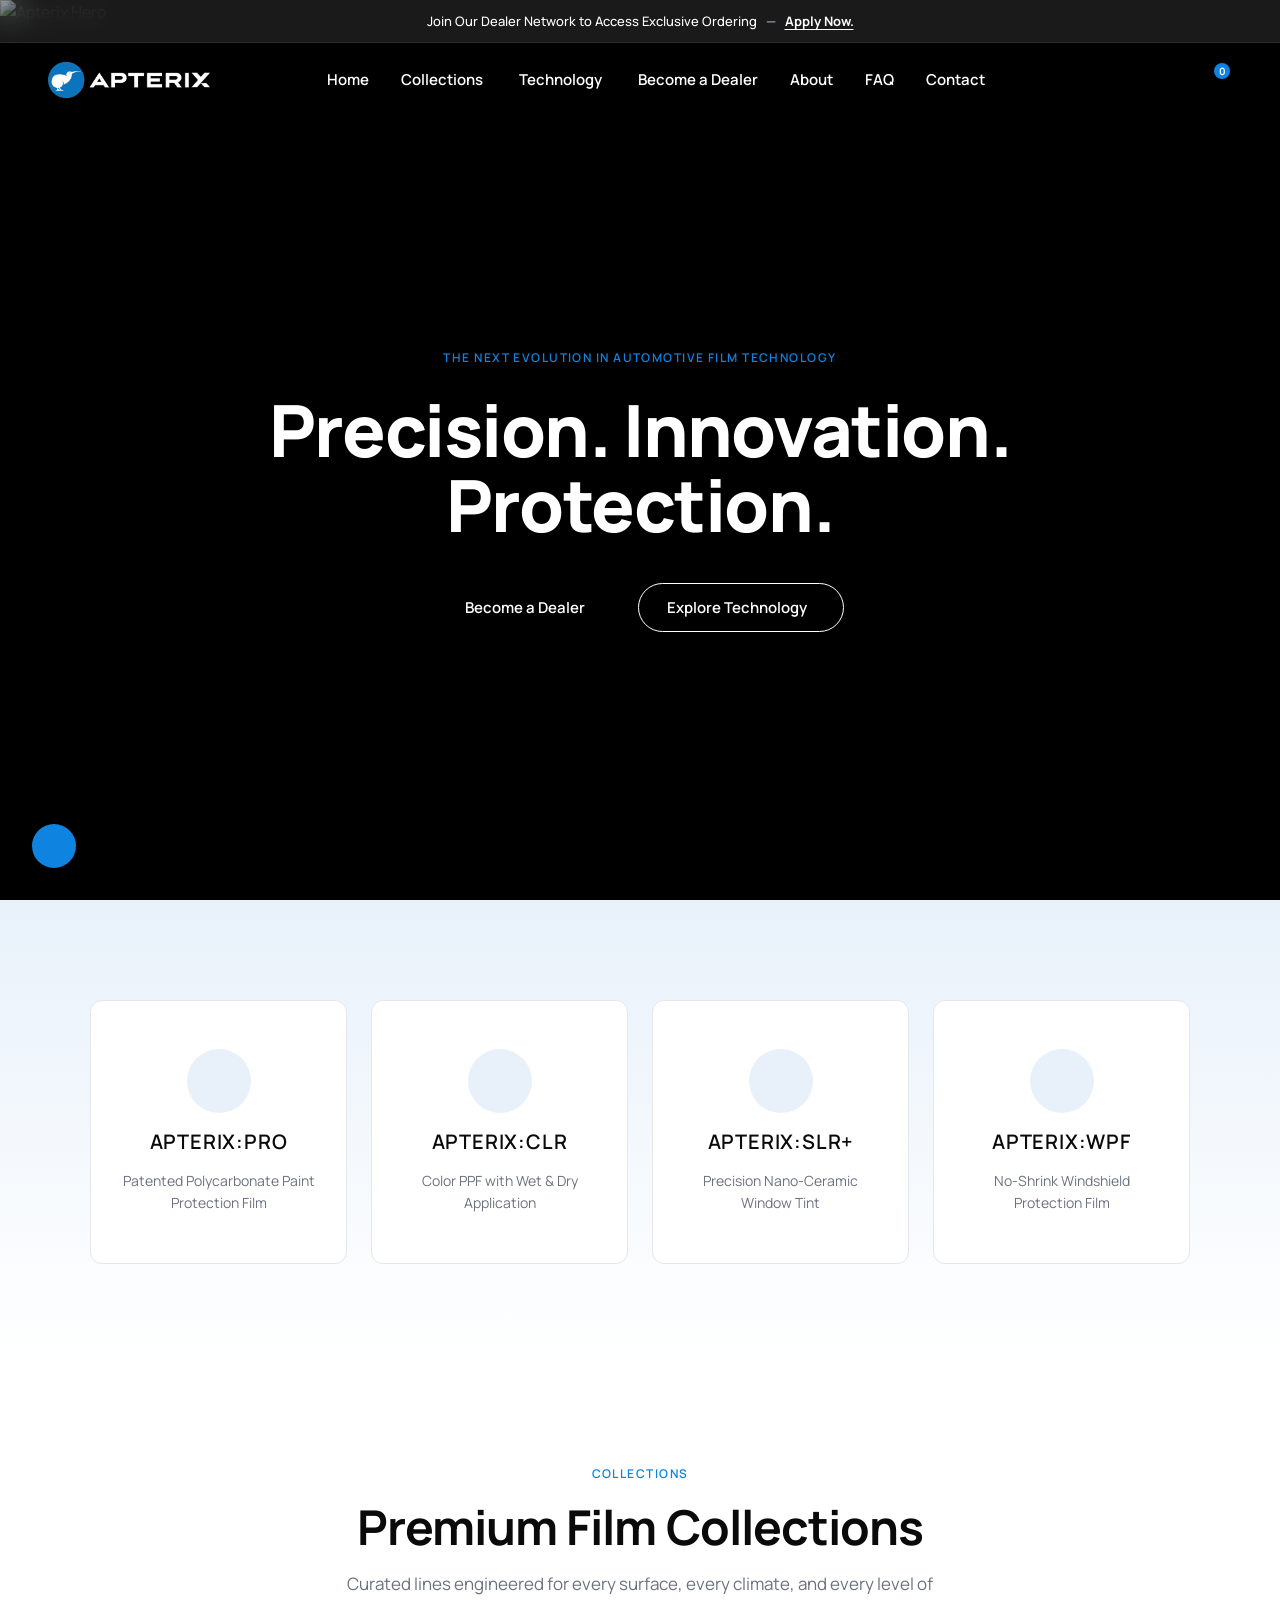
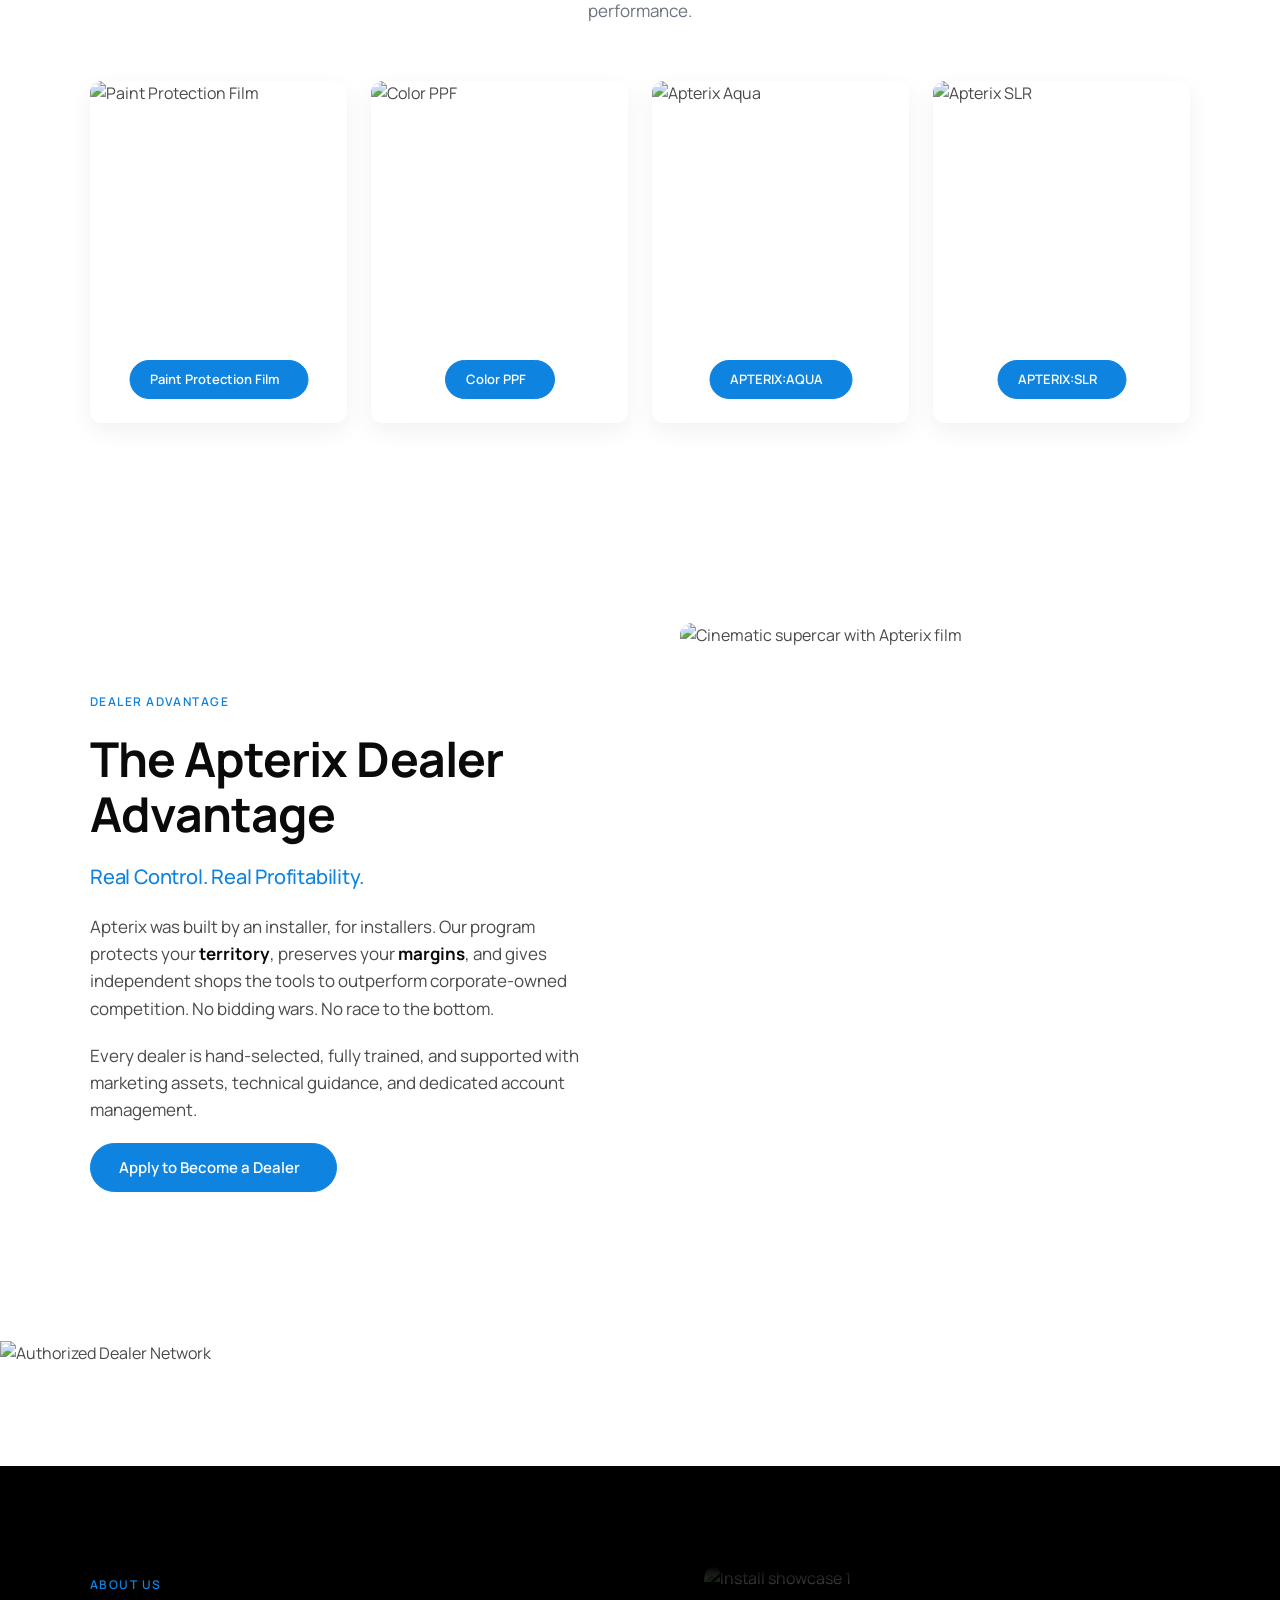
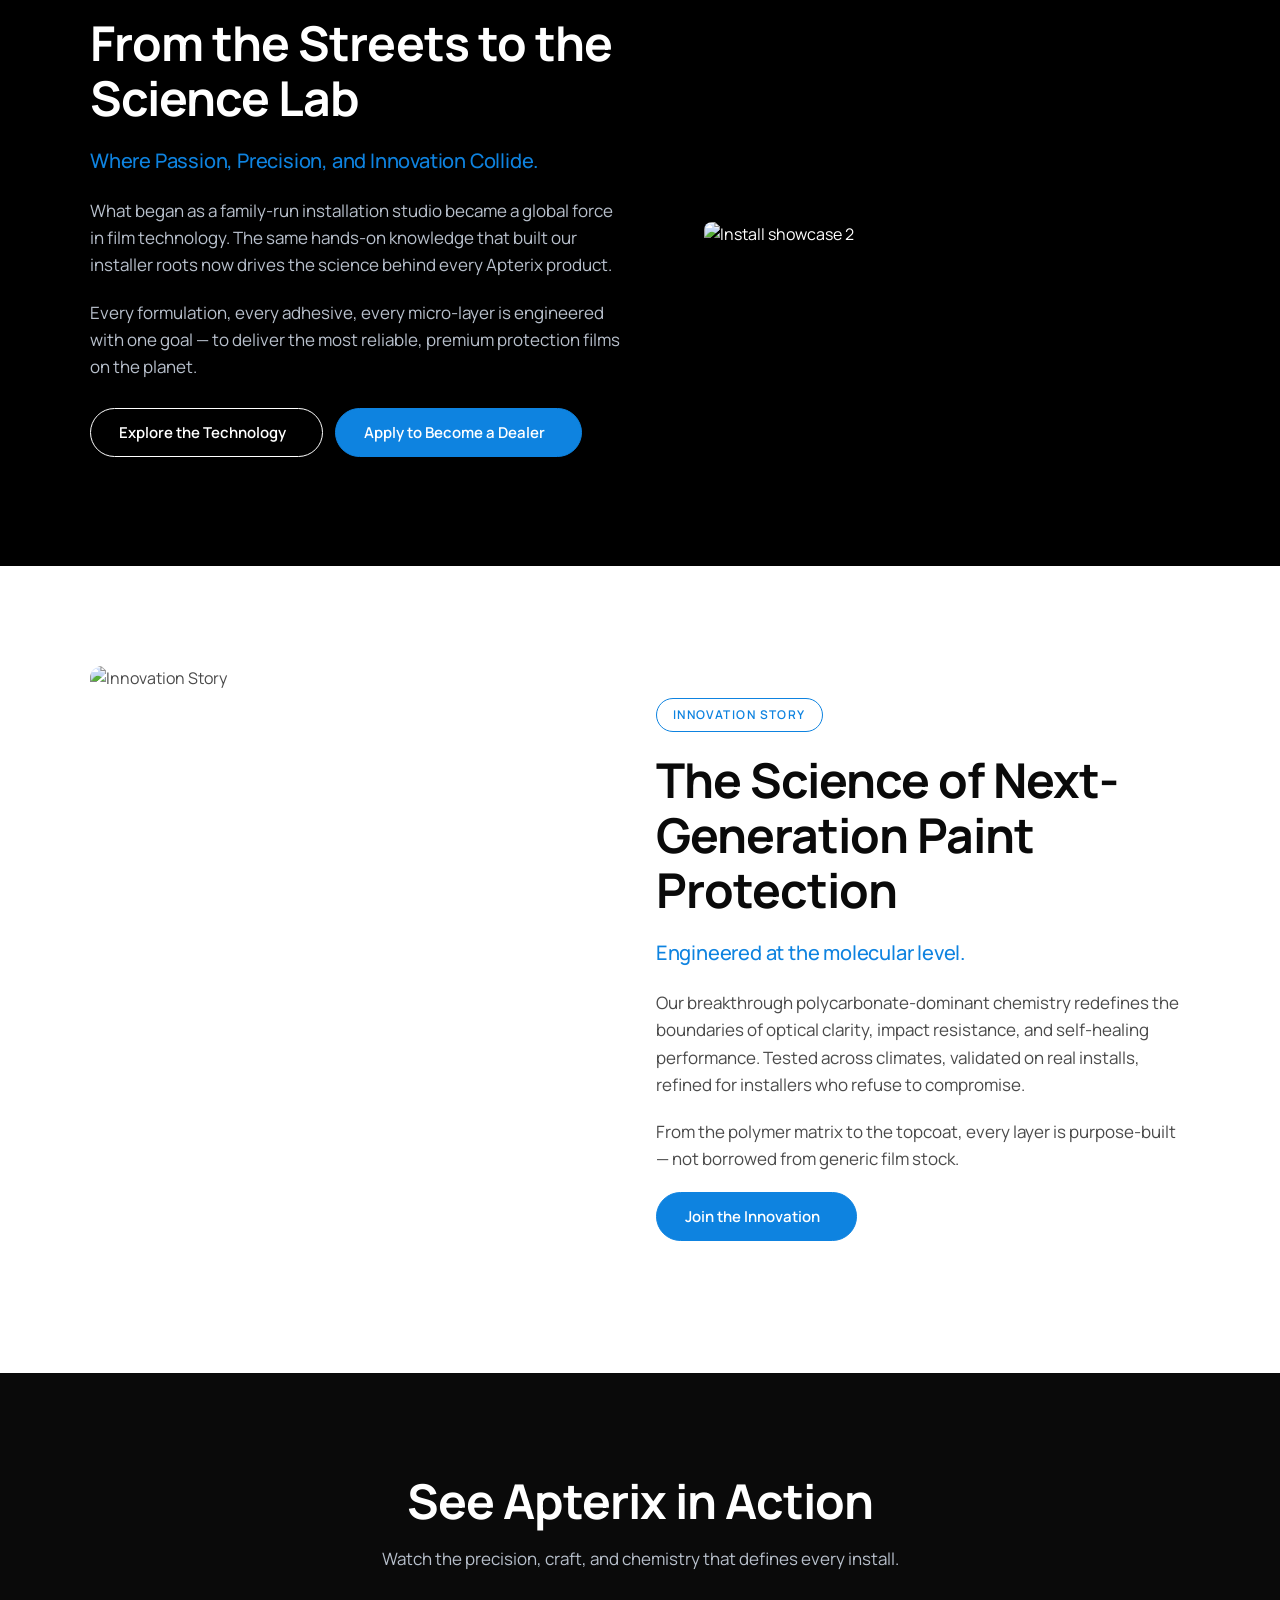
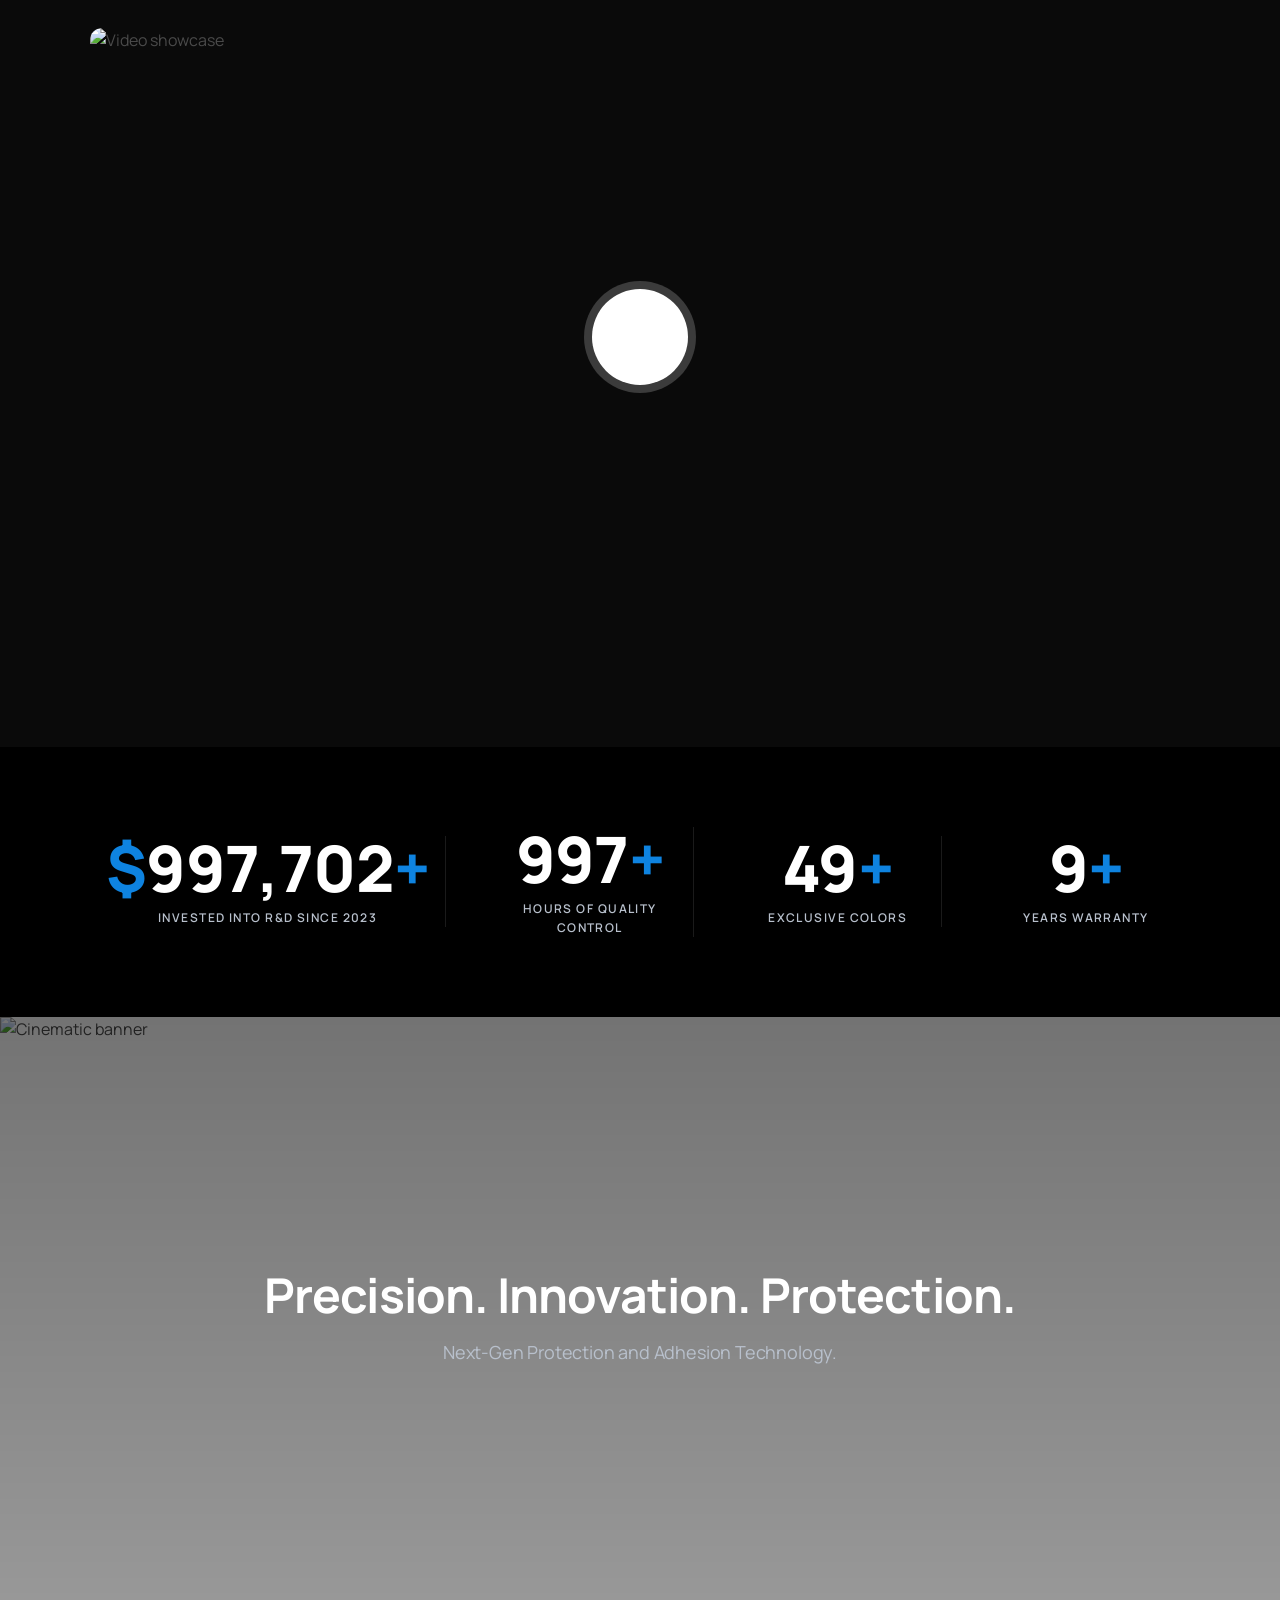
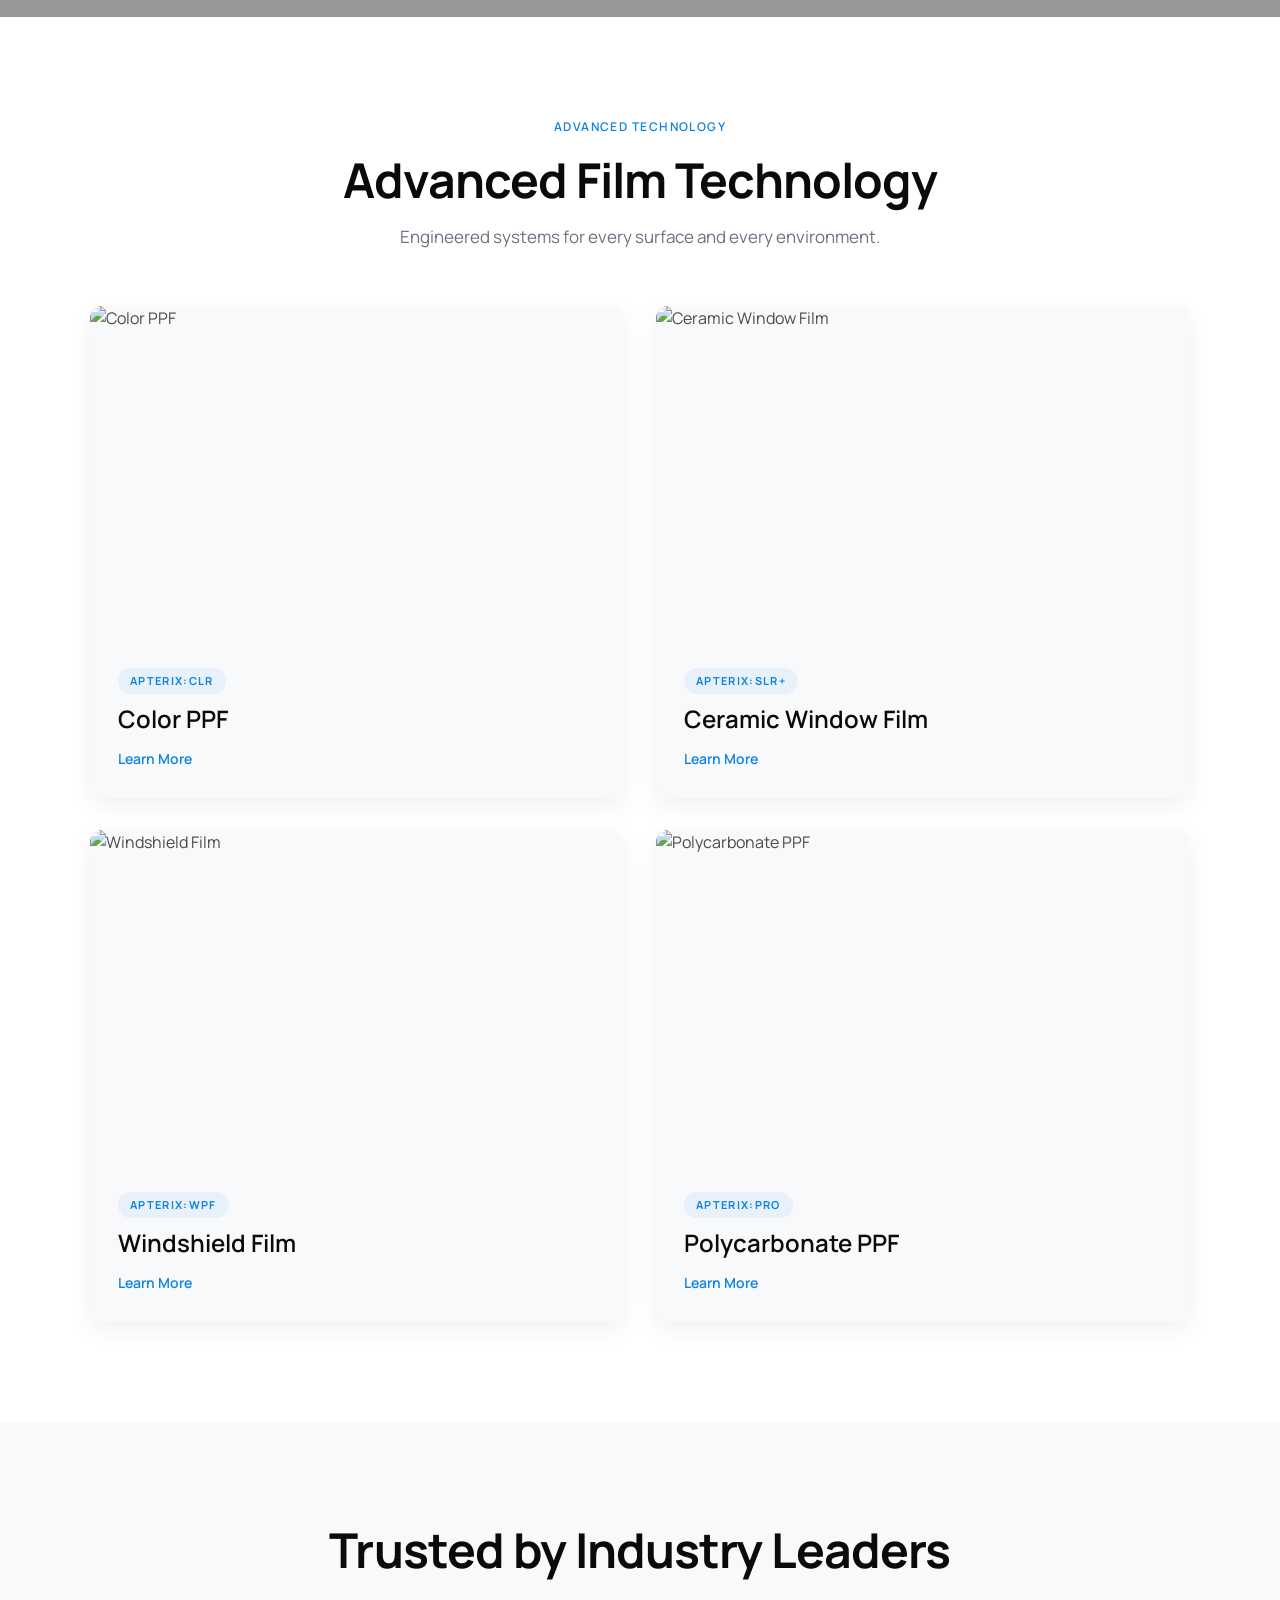
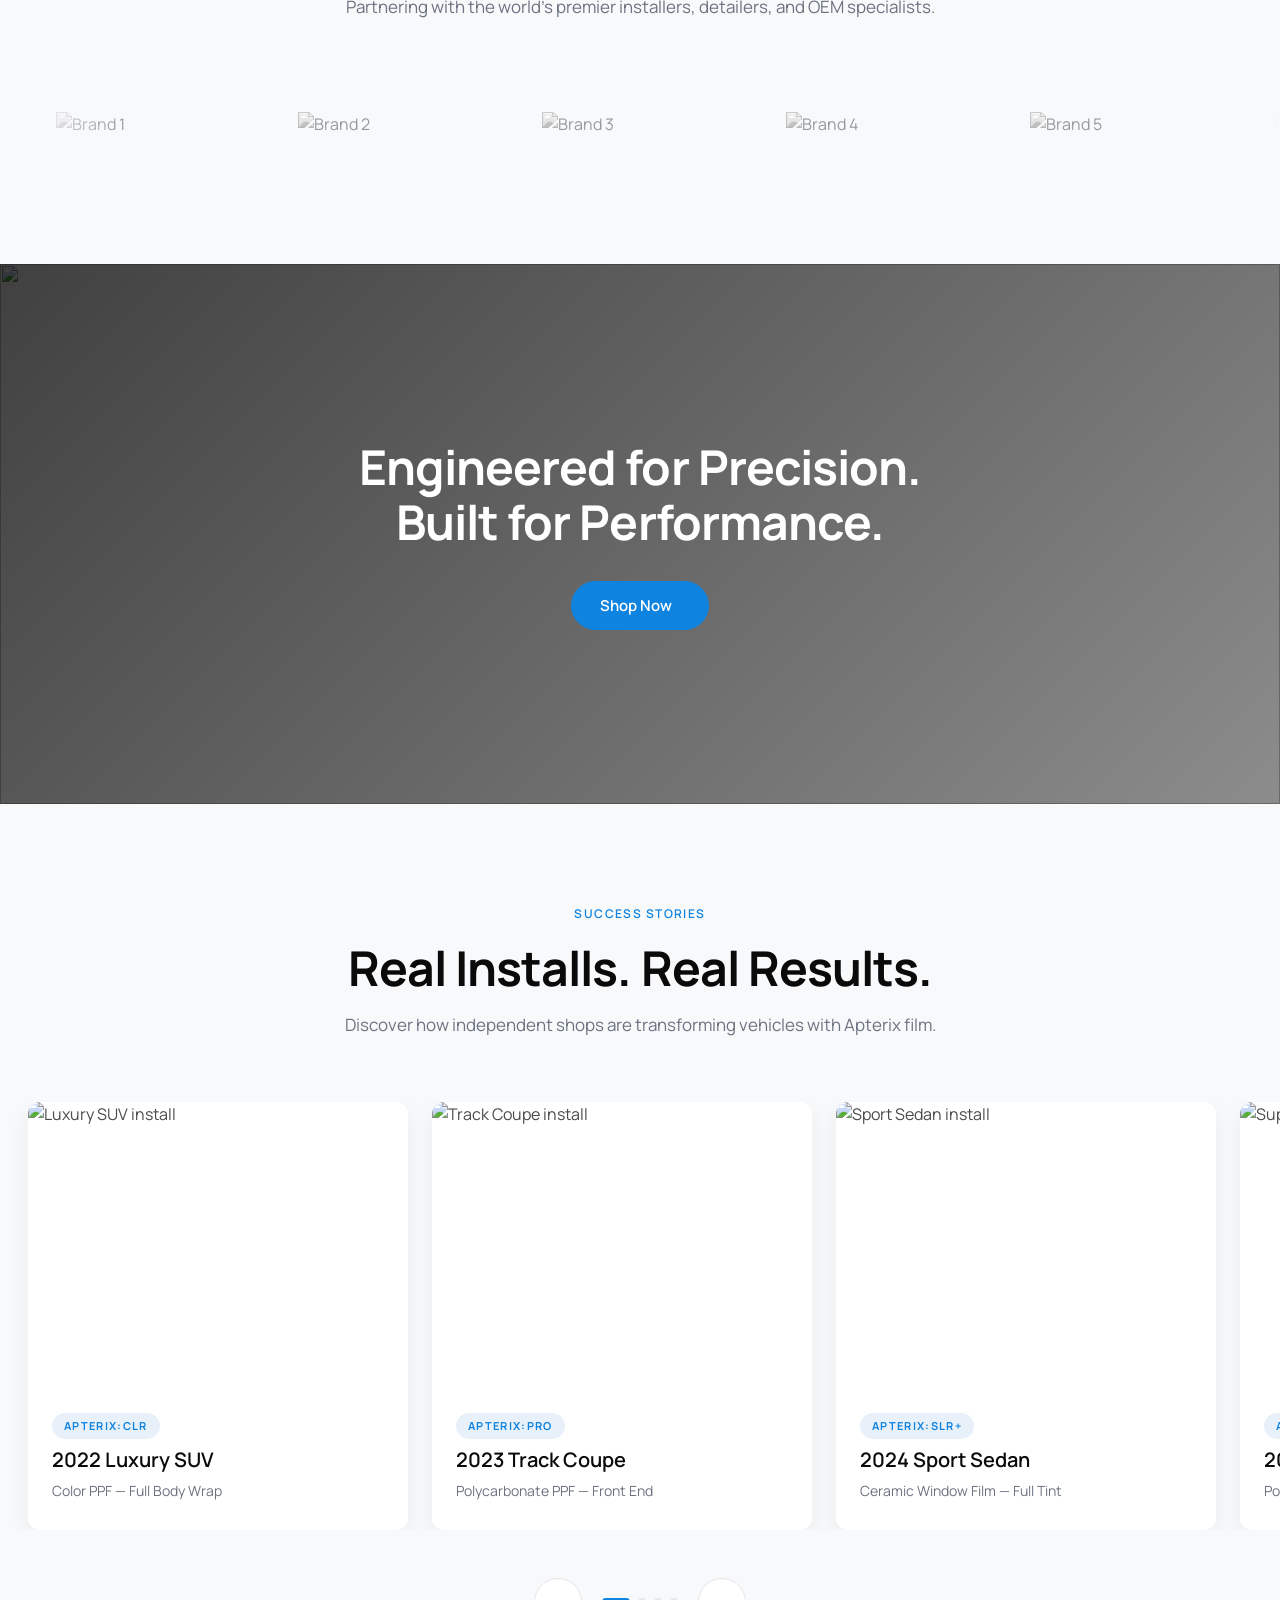
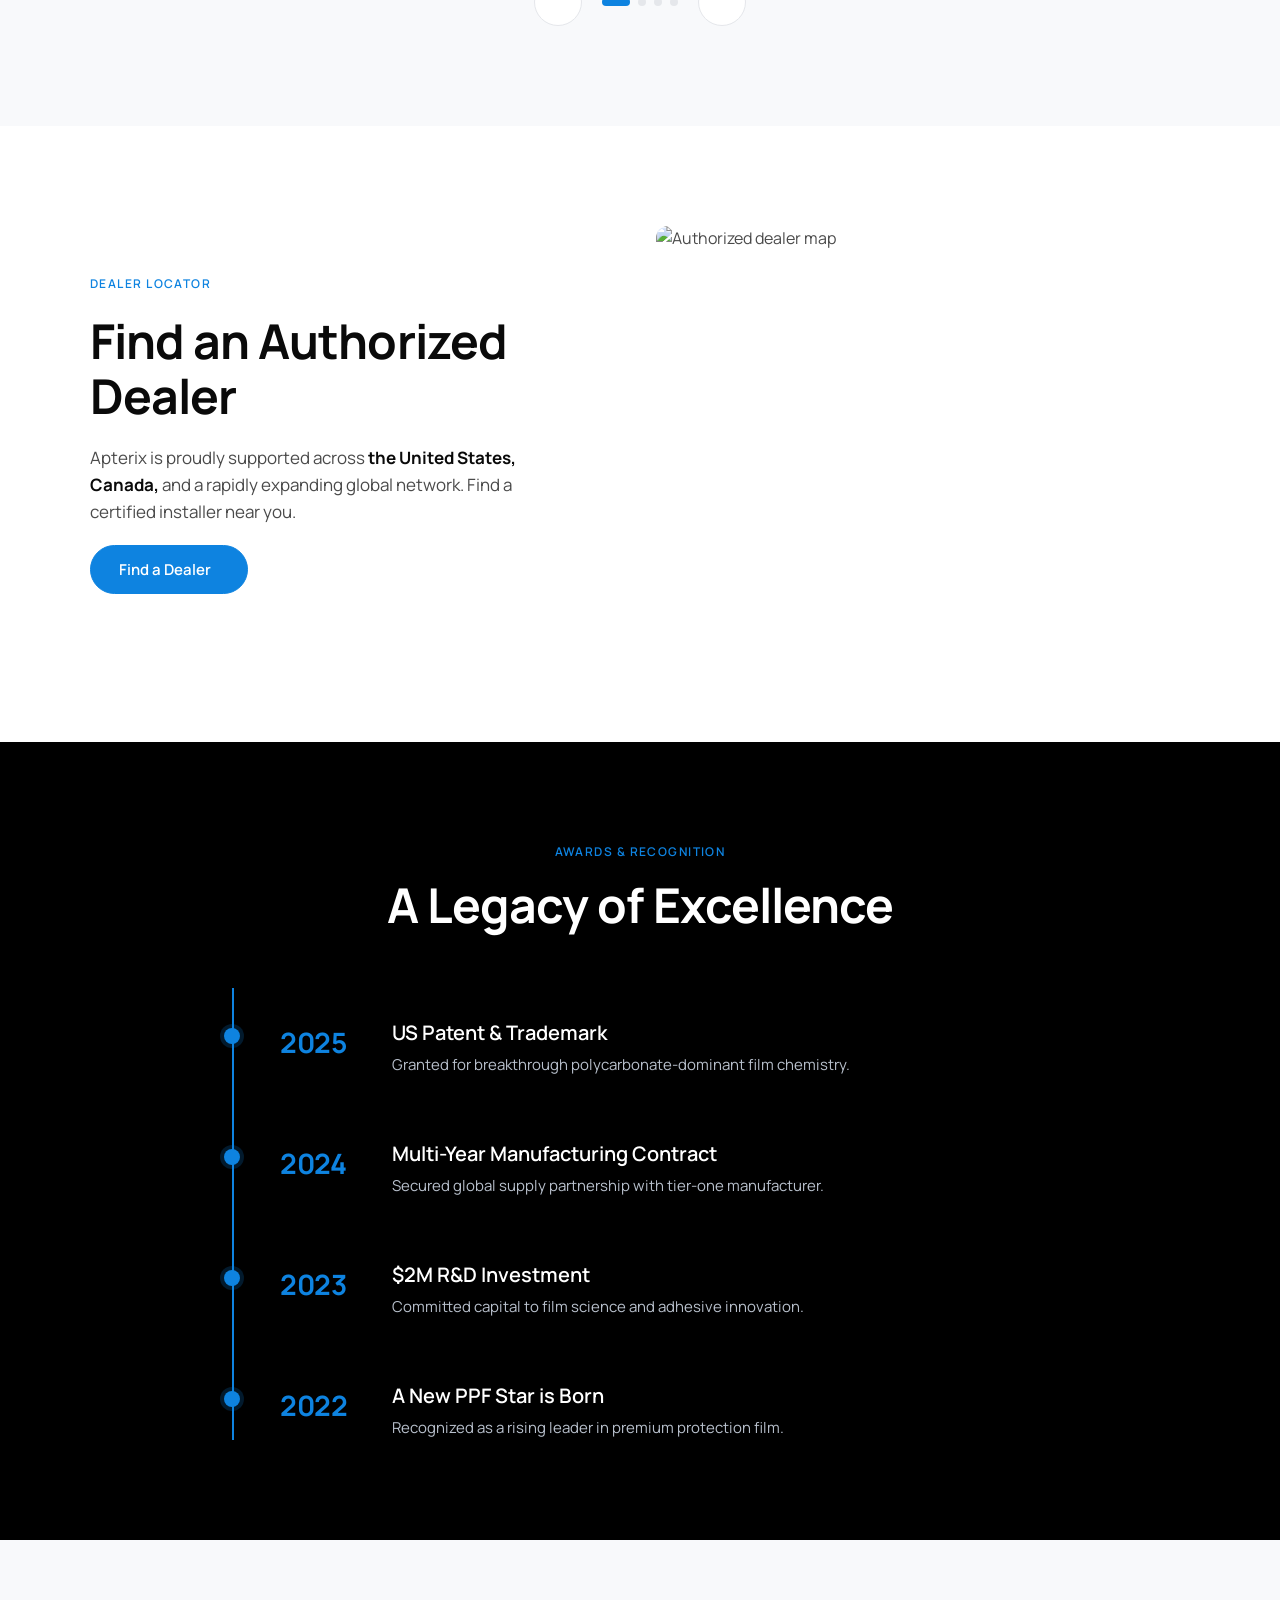
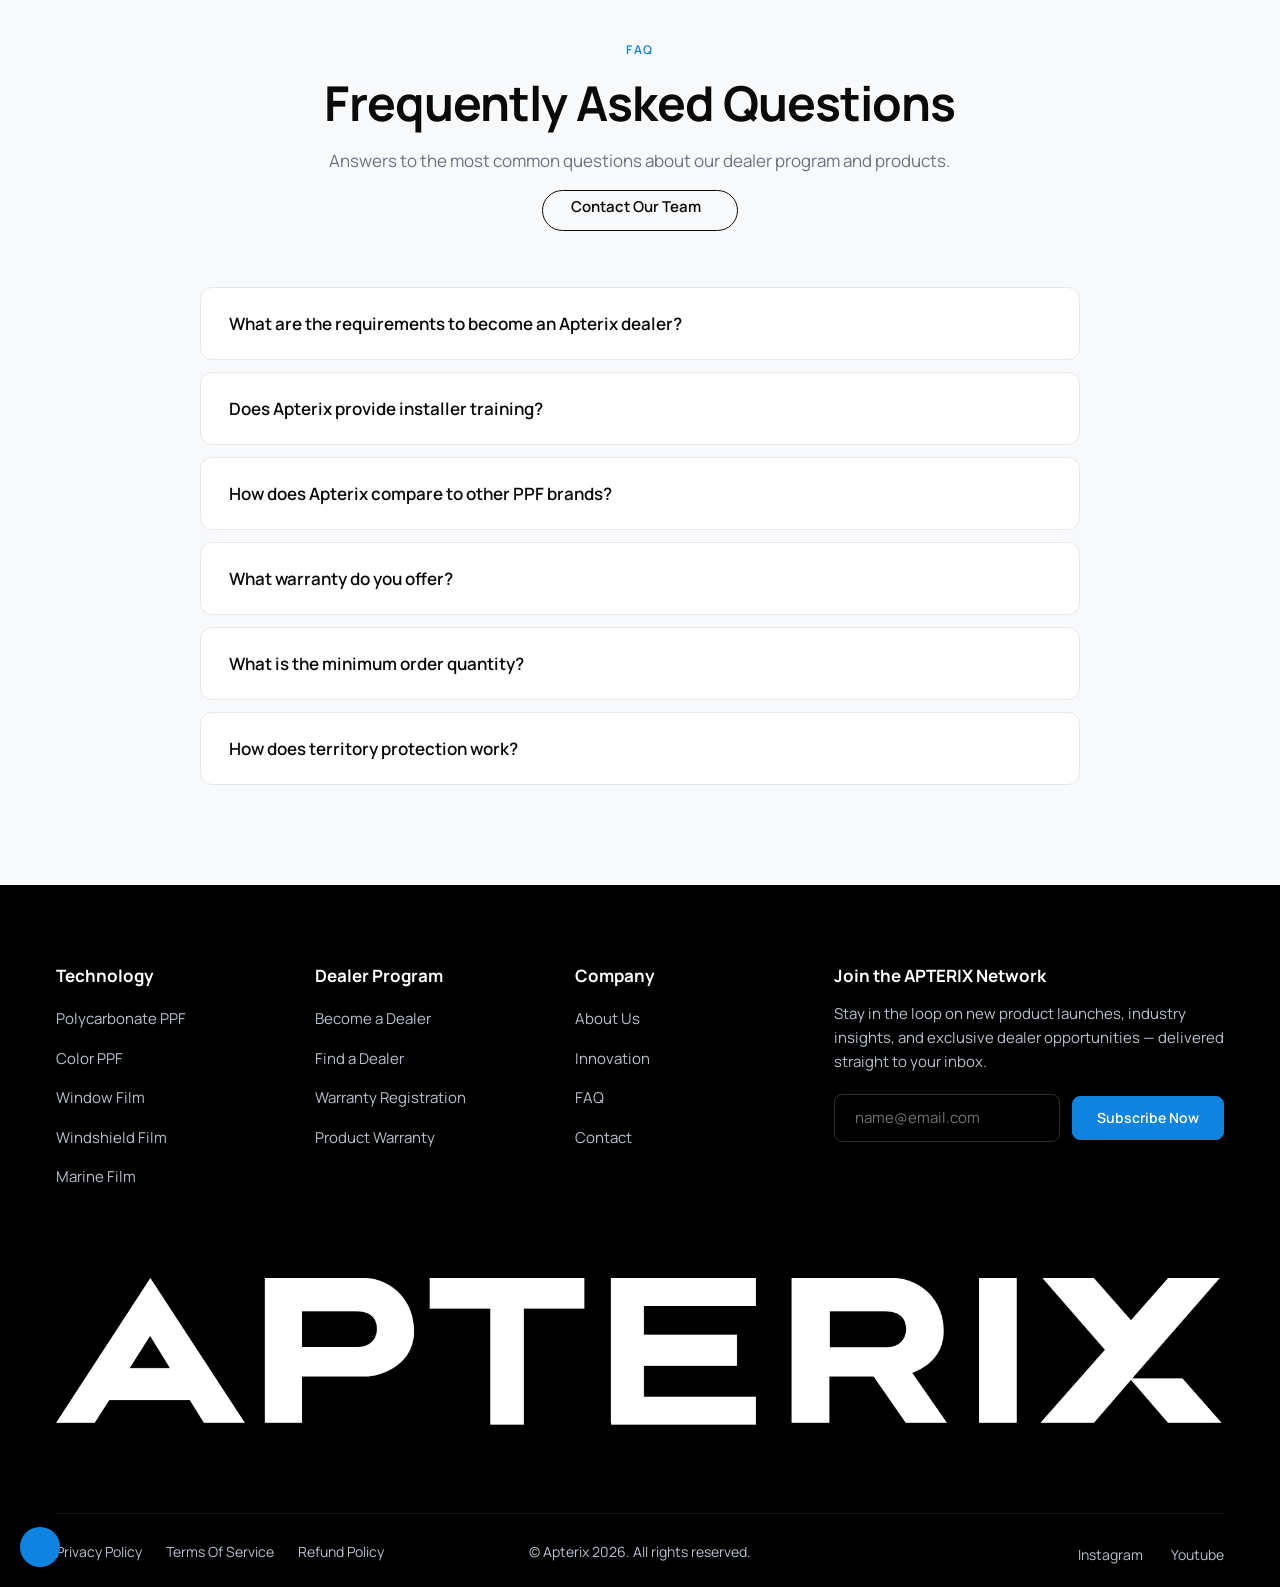
==== index.html @ 0059db12 "sync" ====
<!DOCTYPE html>
<html lang="en">
<head>
    <meta charset="UTF-8">
    <meta http-equiv="X-UA-Compatible" content="IE=edge">
    <meta name="viewport" content="width=device-width, initial-scale=1.0">
    <meta name="description" content="Apterix - Precision. Innovation. Protection. Next generation automotive paint protection film and ceramic window film technology.">
    <meta name="keywords" content="paint protection film, PPF, ceramic window film, automotive film, polycarbonate PPF, marine film, windshield film, dealer program">
    <meta name="author" content="Apterix">
    <meta property="og:title" content="Apterix | Precision. Innovation. Protection.">
    <meta property="og:description" content="The next evolution in automotive film technology.">
    <meta property="og:type" content="website">
    <meta name="theme-color" content="#0E83E0">
    <title>Apterix | Precision. Innovation. Protection.</title>

    <link rel="icon" type="image/png" href="https://placehold.co/64x64/000000/0E83E0?text=A">

    <!-- Phosphor Icons -->
    <link rel="stylesheet" href="https://unpkg.com/@phosphor-icons/web@2.0.3/src/regular/style.css">
    <link rel="stylesheet" href="https://unpkg.com/@phosphor-icons/web@2.0.3/src/fill/style.css">
    <link rel="stylesheet" href="https://unpkg.com/@phosphor-icons/web@2.0.3/src/bold/style.css">

    <!-- Fonts -->
    <link rel="preconnect" href="https://fonts.googleapis.com">
    <link rel="preconnect" href="https://fonts.gstatic.com" crossorigin>
    <link href="https://fonts.googleapis.com/css2?family=Manrope:wght@300;400;500;600;700;800&family=Inter:wght@300;400;500;600;700;800&display=swap" rel="stylesheet">

    <!-- Stylesheets -->
    <link rel="stylesheet" href="style.css">
    <link rel="stylesheet" href="responsive.css">
</head>
<body>

    <!-- ====================================================
         ANNOUNCEMENT BAR
    ==================================================== -->
    <div class="announcement-bar" id="announcementBar">
        <div class="container announcement-container">
            <p class="announcement-text">
                Join Our Dealer Network to Access Exclusive Ordering
                <span class="announcement-divider">—</span>
                <a href="#dealer" class="announcement-link">Apply Now.</a>
            </p>
        </div>
    </div>

    <!-- ====================================================
         HEADER
    ==================================================== -->
    <header class="site-header" id="siteHeader">
        <div class="container header-container">
            <div class="header-inner">
                <a href="#top" class="logo" aria-label="Apterix Home">
                    <img src="images/d1kHENsm2axaUaLFgpZ9guEeg4.png" alt="Apterix" class="logo-img">
                </a>

                <nav class="main-nav" id="mainNav" aria-label="Main navigation">
                    <ul class="nav-list">
                        <li class="nav-item">
                            <a href="#top" class="nav-link">Home</a>
                        </li>
                        <li class="nav-item has-dropdown">
                            <a href="#collections" class="nav-link">
                                Collections
                                <i class="ph-bold ph-caret-down nav-caret"></i>
                            </a>
                            <ul class="dropdown-menu">
                                <li><a href="#">Polycarbonate PPF</a></li>
                                <li><a href="#">Color PPF</a></li>
                                <li><a href="#">Ceramic Window Film</a></li>
                                <li><a href="#">Windshield Film</a></li>
                                <li><a href="#">Marine Film</a></li>
                            </ul>
                        </li>
                        <li class="nav-item has-dropdown">
                            <a href="#technology" class="nav-link">
                                Technology
                                <i class="ph-bold ph-caret-down nav-caret"></i>
                            </a>
                            <ul class="dropdown-menu">
                                <li><a href="#">APTERIX:PRO — Polycarbonate PPF</a></li>
                                <li><a href="#">APTERIX:CLR — Color PPF</a></li>
                                <li><a href="#">APTERIX:SLR+ — Ceramic Window Film</a></li>
                                <li><a href="#">APTERIX:WPF — Windshield Film</a></li>
                                <li><a href="#">APTERIX:AQUA — Marine Film</a></li>
                            </ul>
                        </li>
                        <li class="nav-item">
                            <a href="#dealer" class="nav-link">Become a Dealer</a>
                        </li>
                        <li class="nav-item">
                            <a href="#about" class="nav-link">About</a>
                        </li>
                        <li class="nav-item">
                            <a href="#faq" class="nav-link">FAQ</a>
                        </li>
                        <li class="nav-item">
                            <a href="#faq" class="nav-link">Contact</a>
                        </li>
                    </ul>
                </nav>

                <div class="header-actions">
                    <button class="icon-btn" aria-label="Search">
                        <i class="ph ph-magnifying-glass"></i>
                    </button>
                    <a href="#" class="icon-btn" aria-label="Account">
                        <i class="ph ph-user"></i>
                    </a>
                    <a href="#" class="icon-btn cart-btn" aria-label="Cart">
                        <i class="ph ph-shopping-bag"></i>
                        <span class="cart-count">0</span>
                    </a>
                    <button class="menu-toggle" id="menuToggle" aria-label="Toggle menu" aria-expanded="false">
                        <span class="hamburger-line"></span>
                        <span class="hamburger-line"></span>
                        <span class="hamburger-line"></span>
                    </button>
                </div>
            </div>
        </div>
    </header>

    <!-- Mobile Overlay Menu -->
    <div class="mobile-overlay" id="mobileOverlay" aria-hidden="true">
        <nav class="mobile-nav" aria-label="Mobile navigation">
            <ul class="mobile-nav-list">
                <li><a href="#top" class="mobile-nav-link">Home</a></li>
                <li><a href="#collections" class="mobile-nav-link">Collections</a></li>
                <li><a href="#technology" class="mobile-nav-link">Technology</a></li>
                <li><a href="#dealer" class="mobile-nav-link">Become a Dealer</a></li>
                <li><a href="#about" class="mobile-nav-link">About</a></li>
                <li><a href="#faq" class="mobile-nav-link">FAQ</a></li>
                <li><a href="#faq" class="mobile-nav-link">Contact</a></li>
            </ul>
            <div class="mobile-actions">
                <button class="icon-btn" aria-label="Search">
                    <i class="ph ph-magnifying-glass"></i>
                </button>
                <a href="#" class="icon-btn" aria-label="Account">
                    <i class="ph ph-user"></i>
                </a>
                <a href="#" class="icon-btn cart-btn" aria-label="Cart">
                    <i class="ph ph-shopping-bag"></i>
                    <span class="cart-count">0</span>
                </a>
            </div>
        </nav>
    </div>

    <main id="top">

        <!-- ====================================================
             A. HERO — Full-bleed Video
        ==================================================== -->
        <section class="hero-section">
            <div class="hero-media">
                <video class="hero-video" autoplay muted loop playsinline poster="https://www.apterix.co/cdn/shop/files/PXRIpZ4LhVYgvcIoCS5wqiWt8Y.png?v=1763719634&width=2000" id="heroVideo">
                    <source src="" type="video/mp4">
                </video>
                <img src="https://www.apterix.co/cdn/shop/files/PXRIpZ4LhVYgvcIoCS5wqiWt8Y.png?v=1763719634&width=2000" alt="Apterix Hero" class="hero-fallback">
                <div class="hero-overlay"></div>
            </div>

            <div class="container">
                <div class="hero-content">
                    <span class="eyebrow eyebrow-light js-hero-eyebrow">The next evolution in automotive film technology</span>
                    <h1 class="hero-title js-hero-title">Precision. Innovation. Protection.</h1>
                    <div class="hero-buttons js-hero-buttons">
                        <a href="#dealer" class="btn btn-primary-dark">
                            Become a Dealer
                            <i class="ph-bold ph-arrow-right"></i>
                        </a>
                        <a href="#technology" class="btn btn-outline-light">
                            Explore Technology
                            <i class="ph-bold ph-arrow-right"></i>
                        </a>
                    </div>
                </div>
            </div>

            <button class="audio-toggle" id="audioToggle" aria-label="Toggle audio">
                <i class="ph-fill ph-speaker-simple-x" id="audioIcon"></i>
            </button>
        </section>

        <!-- ====================================================
             B. Four-Up Product Pillars
        ==================================================== -->
        <section class="pillars-section" id="technology">
            <div class="container">
                <div class="pillars-grid">
                    <article class="pillar-card">
                        <div class="pillar-icon">
                            <i class="ph ph-shield-check"></i>
                        </div>
                        <h3 class="pillar-title">APTERIX:PRO</h3>
                        <p class="pillar-subtitle">Patented Polycarbonate Paint Protection Film</p>
                    </article>

                    <article class="pillar-card">
                        <div class="pillar-icon">
                            <i class="ph ph-palette"></i>
                        </div>
                        <h3 class="pillar-title">APTERIX:CLR</h3>
                        <p class="pillar-subtitle">Color PPF with Wet &amp; Dry Application</p>
                    </article>

                    <article class="pillar-card">
                        <div class="pillar-icon">
                            <i class="ph ph-sun"></i>
                        </div>
                        <h3 class="pillar-title">APTERIX:SLR+</h3>
                        <p class="pillar-subtitle">Precision Nano-Ceramic Window Tint</p>
                    </article>

                    <article class="pillar-card">
                        <div class="pillar-icon">
                            <i class="ph ph-car"></i>
                        </div>
                        <h3 class="pillar-title">APTERIX:WPF</h3>
                        <p class="pillar-subtitle">No-Shrink Windshield Protection Film</p>
                    </article>
                </div>
            </div>
        </section>

        <!-- ====================================================
             C. Premium Film Collections
        ==================================================== -->
        <section class="collections-section" id="collections">
            <div class="container">
                <div class="section-header">
                    <span class="eyebrow">Collections</span>
                    <h2 class="section-title">Premium Film Collections</h2>
                    <p class="section-subtitle">Curated lines engineered for every surface, every climate, and every level of performance.</p>
                </div>

                <div class="collections-grid">
                    <article class="collection-card">
                        <div class="collection-image">
                            <img src="https://placehold.co/600x800/E8F1FA/0E83E0?text=Paint+Protection+Film" alt="Paint Protection Film">
                        </div>
                        <a href="#" class="btn btn-primary-blue collection-btn">
                            Paint Protection Film
                            <i class="ph-bold ph-arrow-right"></i>
                        </a>
                    </article>

                    <article class="collection-card">
                        <div class="collection-image">
                            <img src="https://placehold.co/600x800/E8F1FA/0E83E0?text=Color+PPF" alt="Color PPF">
                        </div>
                        <a href="#" class="btn btn-primary-blue collection-btn">
                            Color PPF
                            <i class="ph-bold ph-arrow-right"></i>
                        </a>
                    </article>

                    <article class="collection-card">
                        <div class="collection-image">
                            <img src="https://placehold.co/600x800/E8F1FA/0E83E0?text=APTERIX%3AAQUA" alt="Apterix Aqua">
                        </div>
                        <a href="#" class="btn btn-primary-blue collection-btn">
                            APTERIX:AQUA
                            <i class="ph-bold ph-arrow-right"></i>
                        </a>
                    </article>

                    <article class="collection-card">
                        <div class="collection-image">
                            <img src="https://placehold.co/600x800/E8F1FA/0E83E0?text=APTERIX%3ASLR" alt="Apterix SLR">
                        </div>
                        <a href="#" class="btn btn-primary-blue collection-btn">
                            APTERIX:SLR
                            <i class="ph-bold ph-arrow-right"></i>
                        </a>
                    </article>
                </div>
            </div>
        </section>

        <!-- ====================================================
             D. Dealer Advantage
        ==================================================== -->
        <section class="dealer-section" id="dealer">
            <div class="container">
                <div class="dealer-grid">
                    <div class="dealer-content">
                        <span class="eyebrow">Dealer Advantage</span>
                        <h2 class="section-title">The Apterix Dealer Advantage</h2>
                        <p class="section-tagline">Real Control. Real Profitability.</p>
                        <p class="section-text">Apterix was built by an installer, for installers. Our program protects your <strong>territory</strong>, preserves your <strong>margins</strong>, and gives independent shops the tools to outperform corporate-owned competition. No bidding wars. No race to the bottom.</p>
                        <p class="section-text">Every dealer is hand-selected, fully trained, and supported with marketing assets, technical guidance, and dedicated account management.</p>
                        <a href="#" class="btn btn-primary-blue">
                            Apply to Become a Dealer
                            <i class="ph-bold ph-arrow-right"></i>
                        </a>
                    </div>
                    <div class="dealer-image-wrap">
                        <img src="https://placehold.co/800x1000/0A0A0A/0E83E0?text=Porsche+911" alt="Cinematic supercar with Apterix film" class="dealer-image">
                    </div>
                </div>
            </div>

            <div class="dealer-banner">
                <img src="https://placehold.co/1920x500/E8F1FA/0E83E0?text=Authorized+Dealer+Network" alt="Authorized Dealer Network">
            </div>
        </section>

        <!-- ====================================================
             E. About Us — Dark Section
        ==================================================== -->
        <section class="about-section" id="about">
            <div class="container">
                <div class="about-grid">
                    <div class="about-content">
                        <span class="eyebrow eyebrow-light">About Us</span>
                        <h2 class="section-title section-title-light">From the Streets to the Science Lab</h2>
                        <p class="section-tagline section-tagline-light">Where Passion, Precision, and Innovation Collide.</p>
                        <p class="section-text section-text-muted">What began as a family-run installation studio became a global force in film technology. The same hands-on knowledge that built our installer roots now drives the science behind every Apterix product.</p>
                        <p class="section-text section-text-muted">Every formulation, every adhesive, every micro-layer is engineered with one goal — to deliver the most reliable, premium protection films on the planet.</p>
                        <div class="button-row">
                            <a href="#technology" class="btn btn-outline-light">
                                Explore the Technology
                                <i class="ph-bold ph-arrow-right"></i>
                            </a>
                            <a href="#dealer" class="btn btn-primary-blue">
                                Apply to Become a Dealer
                                <i class="ph-bold ph-arrow-right"></i>
                            </a>
                        </div>
                    </div>

                    <div class="about-marquee">
                        <div class="about-marquee-track">
                            <img src="https://placehold.co/400x300/1A1A1A/0E83E0?text=Install+01" alt="Install showcase 1">
                            <img src="https://placehold.co/400x300/1A1A1A/0E83E0?text=Install+02" alt="Install showcase 2">
                            <img src="https://placehold.co/400x300/1A1A1A/0E83E0?text=Install+03" alt="Install showcase 3">
                            <img src="https://placehold.co/400x300/1A1A1A/0E83E0?text=Install+04" alt="Install showcase 4">
                            <img src="https://placehold.co/400x300/1A1A1A/0E83E0?text=Install+05" alt="Install showcase 5">
                            <img src="https://placehold.co/400x300/1A1A1A/0E83E0?text=Install+06" alt="Install showcase 6">
                            <!-- Duplicate for seamless loop -->
                            <img src="https://placehold.co/400x300/1A1A1A/0E83E0?text=Install+01" alt="" aria-hidden="true">
                            <img src="https://placehold.co/400x300/1A1A1A/0E83E0?text=Install+02" alt="" aria-hidden="true">
                            <img src="https://placehold.co/400x300/1A1A1A/0E83E0?text=Install+03" alt="" aria-hidden="true">
                        </div>
                    </div>
                </div>
            </div>
        </section>

        <!-- ====================================================
             F. Innovation Story — Split
        ==================================================== -->
        <section class="innovation-section">
            <div class="container">
                <div class="innovation-grid">
                    <div class="innovation-image-wrap">
                        <img src="https://placehold.co/800x1000/E8F1FA/0E83E0?text=Defender" alt="Innovation Story" class="innovation-image">
                    </div>
                    <div class="innovation-content">
                        <span class="eyebrow eyebrow-pill">Innovation Story</span>
                        <h2 class="section-title">The Science of Next-Generation Paint Protection</h2>
                        <p class="section-tagline">Engineered at the molecular level.</p>
                        <p class="section-text">Our breakthrough polycarbonate-dominant chemistry redefines the boundaries of optical clarity, impact resistance, and self-healing performance. Tested across climates, validated on real installs, refined for installers who refuse to compromise.</p>
                        <p class="section-text">From the polymer matrix to the topcoat, every layer is purpose-built — not borrowed from generic film stock.</p>
                        <a href="#" class="btn btn-primary-blue">
                            Join the Innovation
                            <i class="ph-bold ph-arrow-right"></i>
                        </a>
                    </div>
                </div>
            </div>
        </section>

        <!-- ====================================================
             G. Video Showcase
        ==================================================== -->
        <section class="video-showcase">
            <div class="container">
                <div class="section-header">
                    <h2 class="section-title section-title-light">See Apterix in Action</h2>
                    <p class="section-subtitle section-subtitle-muted">Watch the precision, craft, and chemistry that defines every install.</p>
                </div>

                <div class="video-wrap">
                    <img src="https://placehold.co/1600x900/0A0A0A/0E83E0?text=Watch+Film" alt="Video showcase" class="video-thumb">
                    <button class="video-play" aria-label="Play video">
                        <i class="ph-fill ph-play"></i>
                    </button>
                </div>
            </div>
        </section>

        <!-- ====================================================
             H. Stats Strip (Counter Animation)
        ==================================================== -->
        <section class="stats-section">
            <div class="container">
                <div class="stats-grid">
                    <div class="stat-card">
                        <h3 class="stat-number">
                            <span class="stat-prefix">$</span><span class="counter" data-target="1000000">0</span><span class="stat-suffix">+</span>
                        </h3>
                        <p class="stat-label">Invested into R&amp;D Since 2023</p>
                    </div>

                    <div class="stat-card">
                        <h3 class="stat-number">
                            <span class="counter" data-target="1000">0</span><span class="stat-suffix">+</span>
                        </h3>
                        <p class="stat-label">Hours of Quality Control</p>
                    </div>

                    <div class="stat-card">
                        <h3 class="stat-number">
                            <span class="counter" data-target="50">0</span><span class="stat-suffix">+</span>
                        </h3>
                        <p class="stat-label">Exclusive Colors</p>
                    </div>

                    <div class="stat-card">
                        <h3 class="stat-number">
                            <span class="counter" data-target="10">0</span><span class="stat-suffix">+</span>
                        </h3>
                        <p class="stat-label">Years Warranty</p>
                    </div>
                </div>
            </div>
        </section>

        <!-- ====================================================
             I. Mid-Page Hero Banner (Parallax)
        ==================================================== -->
        <section class="parallax-banner">
            <div class="parallax-bg">
                <img src="https://placehold.co/1920x900/000000/0E83E0?text=Cinematic+Hero" alt="Cinematic banner" class="parallax-image" id="parallaxImage">
                <div class="parallax-overlay"></div>
            </div>
            <div class="container">
                <div class="parallax-content">
                    <h2 class="parallax-title">Precision. Innovation. Protection.</h2>
                    <p class="parallax-subtitle">Next-Gen Protection and Adhesion Technology.</p>
                </div>
            </div>
        </section>

        <!-- ====================================================
             J. Advanced Film Technology
        ==================================================== -->
        <section class="tech-cards-section">
            <div class="container">
                <div class="section-header">
                    <span class="eyebrow">Advanced Technology</span>
                    <h2 class="section-title">Advanced Film Technology</h2>
                    <p class="section-subtitle">Engineered systems for every surface and every environment.</p>
                </div>

                <div class="tech-cards-grid">
                    <article class="tech-card">
                        <div class="tech-card-image">
                            <img src="https://placehold.co/800x600/0A0A0A/0E83E0?text=Color+PPF" alt="Color PPF">
                        </div>
                        <div class="tech-card-content">
                            <span class="tech-tag">APTERIX:CLR</span>
                            <h3 class="tech-card-title">Color PPF</h3>
                            <a href="#" class="tech-link">Learn More <i class="ph-bold ph-arrow-right"></i></a>
                        </div>
                    </article>

                    <article class="tech-card">
                        <div class="tech-card-image">
                            <img src="https://placehold.co/800x600/0A0A0A/0E83E0?text=Ceramic+Window+Film" alt="Ceramic Window Film">
                        </div>
                        <div class="tech-card-content">
                            <span class="tech-tag">APTERIX:SLR+</span>
                            <h3 class="tech-card-title">Ceramic Window Film</h3>
                            <a href="#" class="tech-link">Learn More <i class="ph-bold ph-arrow-right"></i></a>
                        </div>
                    </article>

                    <article class="tech-card">
                        <div class="tech-card-image">
                            <img src="https://placehold.co/800x600/0A0A0A/0E83E0?text=Windshield+Film" alt="Windshield Film">
                        </div>
                        <div class="tech-card-content">
                            <span class="tech-tag">APTERIX:WPF</span>
                            <h3 class="tech-card-title">Windshield Film</h3>
                            <a href="#" class="tech-link">Learn More <i class="ph-bold ph-arrow-right"></i></a>
                        </div>
                    </article>

                    <article class="tech-card">
                        <div class="tech-card-image">
                            <img src="https://placehold.co/800x600/0A0A0A/0E83E0?text=Polycarbonate+PPF" alt="Polycarbonate PPF">
                        </div>
                        <div class="tech-card-content">
                            <span class="tech-tag">APTERIX:PRO</span>
                            <h3 class="tech-card-title">Polycarbonate PPF</h3>
                            <a href="#" class="tech-link">Learn More <i class="ph-bold ph-arrow-right"></i></a>
                        </div>
                    </article>
                </div>
            </div>
        </section>

        <!-- ====================================================
             K. Trusted by Industry Leaders — Logo Marquee
        ==================================================== -->
        <section class="trusted-section">
            <div class="container">
                <div class="section-header">
                    <h2 class="section-title">Trusted by Industry Leaders</h2>
                    <p class="section-subtitle">Partnering with the world's premier installers, detailers, and OEM specialists.</p>
                </div>
            </div>

            <div class="logo-marquee">
                <div class="logo-marquee-track">
                    <div class="logo-item"><img src="https://placehold.co/180x80/F8F9FB/9CA3AF?text=BRAND+ONE" alt="Brand 1"></div>
                    <div class="logo-item"><img src="https://placehold.co/180x80/F8F9FB/9CA3AF?text=BRAND+TWO" alt="Brand 2"></div>
                    <div class="logo-item"><img src="https://placehold.co/180x80/F8F9FB/9CA3AF?text=BRAND+THREE" alt="Brand 3"></div>
                    <div class="logo-item"><img src="https://placehold.co/180x80/F8F9FB/9CA3AF?text=BRAND+FOUR" alt="Brand 4"></div>
                    <div class="logo-item"><img src="https://placehold.co/180x80/F8F9FB/9CA3AF?text=BRAND+FIVE" alt="Brand 5"></div>
                    <div class="logo-item"><img src="https://placehold.co/180x80/F8F9FB/9CA3AF?text=BRAND+SIX" alt="Brand 6"></div>
                    <div class="logo-item"><img src="https://placehold.co/180x80/F8F9FB/9CA3AF?text=BRAND+SEVEN" alt="Brand 7"></div>
                    <div class="logo-item"><img src="https://placehold.co/180x80/F8F9FB/9CA3AF?text=BRAND+EIGHT" alt="Brand 8"></div>
                    <!-- Duplicate for seamless scroll -->
                    <div class="logo-item" aria-hidden="true"><img src="https://placehold.co/180x80/F8F9FB/9CA3AF?text=BRAND+ONE" alt=""></div>
                    <div class="logo-item" aria-hidden="true"><img src="https://placehold.co/180x80/F8F9FB/9CA3AF?text=BRAND+TWO" alt=""></div>
                    <div class="logo-item" aria-hidden="true"><img src="https://placehold.co/180x80/F8F9FB/9CA3AF?text=BRAND+THREE" alt=""></div>
                    <div class="logo-item" aria-hidden="true"><img src="https://placehold.co/180x80/F8F9FB/9CA3AF?text=BRAND+FOUR" alt=""></div>
                </div>
            </div>
        </section>

        <!-- ====================================================
             L. CTA Banner
        ==================================================== -->
        <section class="cta-banner">
            <div class="cta-banner-bg">
                <img src="https://placehold.co/1920x700/000000/0E83E0?text=Engineered+for+Performance" alt="" class="cta-banner-image">
                <div class="cta-banner-overlay"></div>
            </div>
            <div class="container">
                <div class="cta-banner-content">
                    <h2 class="cta-banner-title">Engineered for Precision.<br>Built for Performance.</h2>
                    <a href="#" class="btn btn-primary-blue">
                        Shop Now
                        <i class="ph-bold ph-arrow-right"></i>
                    </a>
                </div>
            </div>
        </section>

        <!-- ====================================================
             M. Success Stories — Carousel
        ==================================================== -->
        <section class="success-section">
            <div class="container">
                <div class="section-header">
                    <span class="eyebrow">Success Stories</span>
                    <h2 class="section-title">Real Installs. Real Results.</h2>
                    <p class="section-subtitle">Discover how independent shops are transforming vehicles with Apterix film.</p>
                </div>
            </div>

            <div class="success-carousel-wrap">
                <div class="success-carousel" id="successCarousel">
                    <article class="success-card">
                        <div class="success-image">
                            <img src="https://placehold.co/700x500/E8F1FA/0E83E0?text=Luxury+SUV" alt="Luxury SUV install">
                        </div>
                        <div class="success-content">
                            <span class="success-product">APTERIX:CLR</span>
                            <h3 class="success-title">2022 Luxury SUV</h3>
                            <p class="success-category">Color PPF — Full Body Wrap</p>
                        </div>
                    </article>

                    <article class="success-card">
                        <div class="success-image">
                            <img src="https://placehold.co/700x500/E8F1FA/0E83E0?text=Track+Coupe" alt="Track Coupe install">
                        </div>
                        <div class="success-content">
                            <span class="success-product">APTERIX:PRO</span>
                            <h3 class="success-title">2023 Track Coupe</h3>
                            <p class="success-category">Polycarbonate PPF — Front End</p>
                        </div>
                    </article>

                    <article class="success-card">
                        <div class="success-image">
                            <img src="https://placehold.co/700x500/E8F1FA/0E83E0?text=Sport+Sedan" alt="Sport Sedan install">
                        </div>
                        <div class="success-content">
                            <span class="success-product">APTERIX:SLR+</span>
                            <h3 class="success-title">2024 Sport Sedan</h3>
                            <p class="success-category">Ceramic Window Film — Full Tint</p>
                        </div>
                    </article>

                    <article class="success-card">
                        <div class="success-image">
                            <img src="https://placehold.co/700x500/E8F1FA/0E83E0?text=Supercar" alt="Supercar install">
                        </div>
                        <div class="success-content">
                            <span class="success-product">APTERIX:PRO</span>
                            <h3 class="success-title">2023 Supercar</h3>
                            <p class="success-category">Polycarbonate PPF — Full Body</p>
                        </div>
                    </article>

                    <article class="success-card">
                        <div class="success-image">
                            <img src="https://placehold.co/700x500/E8F1FA/0E83E0?text=Off-Road+4x4" alt="Off-Road 4x4 install">
                        </div>
                        <div class="success-content">
                            <span class="success-product">APTERIX:CLR</span>
                            <h3 class="success-title">2024 Off-Road 4x4</h3>
                            <p class="success-category">Color PPF — Matte Finish</p>
                        </div>
                    </article>

                    <article class="success-card">
                        <div class="success-image">
                            <img src="https://placehold.co/700x500/E8F1FA/0E83E0?text=Marine+Build" alt="Marine build install">
                        </div>
                        <div class="success-content">
                            <span class="success-product">APTERIX:AQUA</span>
                            <h3 class="success-title">2024 Marine Build</h3>
                            <p class="success-category">Marine Film — Hull &amp; Deck</p>
                        </div>
                    </article>
                </div>
            </div>

            <div class="container">
                <div class="success-controls">
                    <button class="carousel-btn" id="successPrev" aria-label="Previous">
                        <i class="ph-bold ph-arrow-left"></i>
                    </button>
                    <div class="carousel-dots" id="successDots"></div>
                    <button class="carousel-btn" id="successNext" aria-label="Next">
                        <i class="ph-bold ph-arrow-right"></i>
                    </button>
                </div>
            </div>
        </section>

        <!-- ====================================================
             N. Find an Authorized Dealer
        ==================================================== -->
        <section class="locator-section">
            <div class="container">
                <div class="locator-grid">
                    <div class="locator-content">
                        <span class="eyebrow">Dealer Locator</span>
                        <h2 class="section-title">Find an Authorized Dealer</h2>
                        <p class="section-text">Apterix is proudly supported across <strong>the United States, Canada,</strong> and a rapidly expanding global network. Find a certified installer near you.</p>
                        <a href="#" class="btn btn-primary-blue">
                            Find a Dealer
                            <i class="ph-bold ph-arrow-right"></i>
                        </a>
                    </div>
                    <div class="locator-image-wrap">
                        <img src="https://placehold.co/900x700/E8F1FA/0E83E0?text=Global+Dealer+Map" alt="Authorized dealer map" class="locator-image">
                    </div>
                </div>
            </div>
        </section>

        <!-- ====================================================
             O. Awards & Recognition — Vertical Timeline
        ==================================================== -->
        <section class="awards-section">
            <div class="container">
                <div class="section-header">
                    <span class="eyebrow eyebrow-light">Awards &amp; Recognition</span>
                    <h2 class="section-title section-title-light">A Legacy of Excellence</h2>
                </div>

                <div class="timeline">
                    <div class="timeline-line" id="timelineLine"></div>

                    <div class="timeline-item">
                        <div class="timeline-year">2025</div>
                        <div class="timeline-node"></div>
                        <div class="timeline-content">
                            <h3 class="timeline-title">US Patent &amp; Trademark</h3>
                            <p class="timeline-text">Granted for breakthrough polycarbonate-dominant film chemistry.</p>
                        </div>
                    </div>

                    <div class="timeline-item">
                        <div class="timeline-year">2024</div>
                        <div class="timeline-node"></div>
                        <div class="timeline-content">
                            <h3 class="timeline-title">Multi-Year Manufacturing Contract</h3>
                            <p class="timeline-text">Secured global supply partnership with tier-one manufacturer.</p>
                        </div>
                    </div>

                    <div class="timeline-item">
                        <div class="timeline-year">2023</div>
                        <div class="timeline-node"></div>
                        <div class="timeline-content">
                            <h3 class="timeline-title">$2M R&amp;D Investment</h3>
                            <p class="timeline-text">Committed capital to film science and adhesive innovation.</p>
                        </div>
                    </div>

                    <div class="timeline-item">
                        <div class="timeline-year">2022</div>
                        <div class="timeline-node"></div>
                        <div class="timeline-content">
                            <h3 class="timeline-title">A New PPF Star is Born</h3>
                            <p class="timeline-text">Recognized as a rising leader in premium protection film.</p>
                        </div>
                    </div>
                </div>
            </div>
        </section>

        <!-- ====================================================
             P. FAQ — Accordion
        ==================================================== -->
        <section class="faq-section" id="faq">
            <div class="container">
                <div class="section-header">
                    <span class="eyebrow">FAQ</span>
                    <h2 class="section-title">Frequently Asked Questions</h2>
                    <p class="section-subtitle">Answers to the most common questions about our dealer program and products.</p>
                    <a href="#" class="btn btn-outline-dark faq-cta">
                        Contact Our Team
                        <i class="ph-bold ph-arrow-right"></i>
                    </a>
                </div>

                <div class="faq-list">
                    <div class="faq-item">
                        <button class="faq-question" aria-expanded="false">
                            <span class="faq-q-text">What are the requirements to become an Apterix dealer?</span>
                            <i class="ph-bold ph-caret-down faq-icon"></i>
                        </button>
                        <div class="faq-answer">
                            <p>Dealers must operate a professional installation facility, employ at least one certified installer, and meet our minimum order commitments. Every approved territory is protected.</p>
                        </div>
                    </div>

                    <div class="faq-item">
                        <button class="faq-question" aria-expanded="false">
                            <span class="faq-q-text">Does Apterix provide installer training?</span>
                            <i class="ph-bold ph-caret-down faq-icon"></i>
                        </button>
                        <div class="faq-answer">
                            <p>Yes. All authorized dealers receive hands-on training, certification, and ongoing technical support. Master classes are offered annually.</p>
                        </div>
                    </div>

                    <div class="faq-item">
                        <button class="faq-question" aria-expanded="false">
                            <span class="faq-q-text">How does Apterix compare to other PPF brands?</span>
                            <i class="ph-bold ph-caret-down faq-icon"></i>
                        </button>
                        <div class="faq-answer">
                            <p>Our patented polycarbonate-dominant chemistry, installer-first philosophy, and protected territory model differentiate Apterix from mass-market brands.</p>
                        </div>
                    </div>

                    <div class="faq-item">
                        <button class="faq-question" aria-expanded="false">
                            <span class="faq-q-text">What warranty do you offer?</span>
                            <i class="ph-bold ph-caret-down faq-icon"></i>
                        </button>
                        <div class="faq-answer">
                            <p>Apterix films carry a 10+ year manufacturer warranty against yellowing, peeling, cracking, and adhesive failure under normal use conditions.</p>
                        </div>
                    </div>

                    <div class="faq-item">
                        <button class="faq-question" aria-expanded="false">
                            <span class="faq-q-text">What is the minimum order quantity?</span>
                            <i class="ph-bold ph-caret-down faq-icon"></i>
                        </button>
                        <div class="faq-answer">
                            <p>Minimums vary by region and product line. Speak with our dealer team for territory-specific commitments and onboarding incentives.</p>
                        </div>
                    </div>

                    <div class="faq-item">
                        <button class="faq-question" aria-expanded="false">
                            <span class="faq-q-text">How does territory protection work?</span>
                            <i class="ph-bold ph-caret-down faq-icon"></i>
                        </button>
                        <div class="faq-answer">
                            <p>Each authorized dealer is granted exclusive rights within a defined geographic territory. We strictly limit dealer counts to protect margins.</p>
                        </div>
                    </div>
                </div>
            </div>
        </section>

    </main>

    <!-- ====================================================
         Q. FOOTER
    ==================================================== -->
    <footer class="site-footer">
        <div class="container">
            <div class="footer-top">
                <div class="footer-col">
                    <h5 class="footer-heading">Technology</h5>
                    <ul class="footer-links">
                        <li><a href="#">Polycarbonate PPF</a></li>
                        <li><a href="#">Color PPF</a></li>
                        <li><a href="#">Window Film</a></li>
                        <li><a href="#">Windshield Film</a></li>
                        <li><a href="#">Marine Film</a></li>
                    </ul>
                </div>

                <div class="footer-col">
                    <h5 class="footer-heading">Dealer Program</h5>
                    <ul class="footer-links">
                        <li><a href="#">Become a Dealer</a></li>
                        <li><a href="#">Find a Dealer</a></li>
                        <li><a href="#">Warranty Registration</a></li>
                        <li><a href="#">Product Warranty</a></li>
                    </ul>
                </div>

                <div class="footer-col">
                    <h5 class="footer-heading">Company</h5>
                    <ul class="footer-links">
                        <li><a href="#">About Us</a></li>
                        <li><a href="#">Innovation</a></li>
                        <li><a href="#">FAQ</a></li>
                        <li><a href="#">Contact</a></li>
                    </ul>
                </div>

                <div class="footer-col footer-newsletter-col">
                    <h5 class="footer-heading">Join the APTERIX Network</h5>
                    <p class="footer-newsletter-text">Stay in the loop on new product launches, industry insights, and exclusive dealer opportunities — delivered straight to your inbox.</p>
                    <form class="footer-newsletter-form" id="newsletterForm">
                        <input type="email" class="footer-newsletter-input" placeholder="name@email.com" required aria-label="Email address">
                        <button type="submit" class="btn btn-primary-blue footer-newsletter-btn">
                            Subscribe Now
                        </button>
                    </form>
                </div>
            </div>

            <!-- Giant wordmark -->
            <div class="footer-wordmark">
                <img src="images/12_2.png" alt="Apterix" class="footer-wordmark-img">
            </div>

            <div class="footer-bottom">
                <ul class="footer-legal">
                    <li><a href="#">Privacy Policy</a></li>
                    <li><a href="#">Terms Of Service</a></li>
                    <li><a href="#">Refund Policy</a></li>
                </ul>
                <p class="copyright">© Apterix 2026. All rights reserved.</p>
                <ul class="footer-social-list">
                    <li>
                        <a href="#" class="footer-social-link" aria-label="Instagram">
                            <i class="ph-fill ph-instagram-logo"></i>
                            <span>Instagram</span>
                        </a>
                    </li>
                    <li>
                        <a href="#" class="footer-social-link" aria-label="YouTube">
                            <i class="ph-fill ph-youtube-logo"></i>
                            <span>Youtube</span>
                        </a>
                    </li>
                </ul>
            </div>

            <!-- Audio toggle bottom-left (matches screenshot's circular button) -->
            <button class="footer-audio-toggle" id="footerAudioToggle" aria-label="Toggle audio">
                <i class="ph-fill ph-speaker-simple-x"></i>
            </button>
        </div>
    </footer>

    <!-- Back to top -->
    <button class="back-to-top" id="backToTop" aria-label="Back to top">
        <i class="ph-bold ph-arrow-up"></i>
    </button>

    <!-- Custom cursor (desktop only) -->
    <div class="custom-cursor" id="customCursor" aria-hidden="true"></div>

    <!-- ====================================================
         LIBRARIES (CDN) — GSAP, ScrollTrigger, Lenis
    ==================================================== -->
    <script src="https://cdnjs.cloudflare.com/ajax/libs/gsap/3.12.5/gsap.min.js"></script>
    <script src="https://cdnjs.cloudflare.com/ajax/libs/gsap/3.12.5/ScrollTrigger.min.js"></script>
    <script src="https://unpkg.com/lenis@1.0.42/dist/lenis.min.js"></script>

    <script src="script.js"></script>
</body>
</html>
---- style.css ----
/* =============================================================
   APTERIX — MAIN STYLESHEET
   Design system: Premium automotive PPF brand
   Palette: Black / White / Brand Blue / Ice Blue
   Rules: No margin (flex + padding + gap only). No rem.
============================================================= */

/* ============================================
   ROOT VARIABLES — DESIGN TOKENS
============================================ */
:root {
    /* ---- BRAND COLORS ---- */
    --color-black: #000000;
    --color-near-black: #0A0A0A;
    --color-dark-1: #111111;
    --color-dark-2: #1A1A1A;
    --color-dark-3: #232323;

    --color-white: #FFFFFF;
    --color-off-white: #FAFBFC;
    --color-soft-bg: #F8F9FB;

    --color-blue: #0E83E0;
    --color-blue-hover: #1E90FF;
    --color-blue-dark: #0A6BBD;
    --color-blue-deep: #084E8C;

    --color-ice-blue-1: #E8F1FA;
    --color-ice-blue-2: #D6E6F5;

    --color-text-dark: #0A0A0A;
    --color-text-body: #4A4A4A;
    --color-text-muted: #6B7280;
    --color-text-light: #FFFFFF;
    --color-text-light-muted: #B8C0CC;

    --color-border: #E5E7EB;
    --color-border-dark: rgba(255, 255, 255, 0.10);

    /* ---- TYPOGRAPHY: FAMILIES ---- */
    --font-primary: 'Manrope', 'Inter', sans-serif;
    --font-display: 'Manrope', 'Inter', sans-serif;

    /* ---- HEADING FONT SIZES (each defined ONCE) ---- */
    --fs-h1: 88px;
    --fs-h2: 56px;
    --fs-h3: 24px;
    --fs-h4: 20px;
    --fs-h5: 18px;
    --fs-h6: 16px;

    /* ---- BODY TEXT SIZES (10px - 20px) ---- */
    --fs-10: 10px;
    --fs-11: 11px;
    --fs-12: 12px;
    --fs-13: 13px;
    --fs-14: 14px;
    --fs-15: 15px;
    --fs-16: 16px;
    --fs-17: 17px;
    --fs-18: 18px;
    --fs-19: 19px;
    --fs-20: 20px;

    /* ---- FONT WEIGHTS ---- */
    --fw-light: 300;
    --fw-regular: 400;
    --fw-medium: 500;
    --fw-semibold: 600;
    --fw-bold: 700;
    --fw-extrabold: 800;

    /* ---- LINE HEIGHTS ---- */
    --lh-hero: 1.05;
    --lh-tight: 1.15;
    --lh-snug: 1.25;
    --lh-normal: 1.45;
    --lh-relaxed: 1.6;

    /* ---- LETTER SPACING ---- */
    --ls-hero: -0.02em;
    --ls-tight: -0.01em;
    --ls-normal: 0;
    --ls-wide: 0.04em;
    --ls-wider: 0.12em;

    /* ---- TEXT TRANSFORMS ---- */
    --tt-upper: uppercase;
    --tt-cap: capitalize;
    --tt-none: none;

    /* ---- SPACING SCALE ---- */
    --sp-2: 2px;
    --sp-4: 4px;
    --sp-6: 6px;
    --sp-8: 8px;
    --sp-10: 10px;
    --sp-12: 12px;
    --sp-16: 16px;
    --sp-20: 20px;
    --sp-24: 24px;
    --sp-28: 28px;
    --sp-32: 32px;
    --sp-36: 36px;
    --sp-40: 40px;
    --sp-48: 48px;
    --sp-56: 56px;
    --sp-64: 64px;
    --sp-80: 80px;
    --sp-100: 100px;
    --sp-120: 120px;
    --sp-160: 160px;

    /* ---- LAYOUT ---- */
    --container-width: 1280px;
    --container-narrow: 980px;
    --gutter: 32px;
    --gutter-md: 80px;
    --section-padding-y: 120px;
    --section-padding-y-sm: 80px;

    /* ---- BORDER RADIUS ---- */
    --radius-xs: 4px;
    --radius-sm: 8px;
    --radius-md: 12px;
    --radius-lg: 16px;
    --radius-xl: 24px;
    --radius-pill: 999px;
    --radius-circle: 50%;

    /* ---- SHADOWS ---- */
    --shadow-card: 0 8px 24px rgba(0, 0, 0, 0.06);
    --shadow-card-hover: 0 16px 40px rgba(0, 0, 0, 0.10);
    --shadow-blue: 0 12px 32px rgba(14, 131, 224, 0.30);
    --shadow-lift: 0 10px 24px rgba(0, 0, 0, 0.12);

    /* ---- TRANSITIONS ---- */
    --ease-out: cubic-bezier(0.22, 1, 0.36, 1);
    --ease-in-out: cubic-bezier(0.4, 0, 0.2, 1);
    --transition-fast: 0.2s var(--ease-out);
    --transition-base: 0.3s var(--ease-out);
    --transition-slow: 0.6s var(--ease-out);

    /* ---- Z-INDEX ---- */
    --z-base: 1;
    --z-content: 10;
    --z-header: 1000;
    --z-overlay: 2000;
    --z-cursor: 9999;
}

/* ============================================
   GLOBAL RESET & BASE
============================================ */
*,
*::before,
*::after {
    margin: 0;
    padding: 0;
    box-sizing: border-box;
}

html {
    scroll-behavior: smooth;
    -webkit-text-size-adjust: 100%;
}

html.lenis,
html.lenis body {
    height: auto;
}

.lenis.lenis-smooth {
    scroll-behavior: auto !important;
}

.lenis.lenis-smooth [data-lenis-prevent] {
    overscroll-behavior: contain;
}

.lenis.lenis-stopped {
    overflow: hidden;
}

body {
    font-family: var(--font-primary);
    font-size: var(--fs-16);
    font-weight: var(--fw-regular);
    line-height: var(--lh-relaxed);
    color: var(--color-text-body);
    background-color: var(--color-white);
    overflow-x: hidden;
    -webkit-font-smoothing: antialiased;
    -moz-osx-font-smoothing: grayscale;
}

a {
    text-decoration: none;
    color: inherit;
    transition: var(--transition-fast);
}

ul, ol { list-style: none; }

button {
    border: none;
    background: none;
    cursor: pointer;
    font-family: inherit;
    color: inherit;
}

img {
    max-width: 100%;
    height: auto;
    display: block;
}

input, textarea, select {
    font-family: inherit;
    font-size: inherit;
    color: inherit;
    border: none;
    outline: none;
    background: transparent;
}

video { display: block; max-width: 100%; }

strong { color: var(--color-text-dark); font-weight: var(--fw-bold); }

::selection {
    background-color: var(--color-blue);
    color: var(--color-white);
}

/* ============================================
   TYPOGRAPHY (heading vars used ONCE)
============================================ */
h1, .h1 {
    font-family: var(--font-display);
    font-size: var(--fs-h1);
    font-weight: var(--fw-extrabold);
    line-height: var(--lh-hero);
    letter-spacing: var(--ls-hero);
    color: var(--color-text-dark);
}

h2, .h2 {
    font-family: var(--font-display);
    font-size: var(--fs-h2);
    font-weight: var(--fw-bold);
    line-height: var(--lh-tight);
    letter-spacing: var(--ls-hero);
    color: var(--color-text-dark);
}

h3, .h3 {
    font-family: var(--font-display);
    font-size: var(--fs-h3);
    font-weight: var(--fw-semibold);
    line-height: var(--lh-snug);
    color: var(--color-text-dark);
}

h4, .h4 {
    font-family: var(--font-display);
    font-size: var(--fs-h4);
    font-weight: var(--fw-semibold);
    line-height: var(--lh-snug);
    color: var(--color-text-dark);
}

h5, .h5 {
    font-family: var(--font-display);
    font-size: var(--fs-h5);
    font-weight: var(--fw-semibold);
    line-height: var(--lh-snug);
    color: var(--color-text-dark);
}

h6, .h6 {
    font-family: var(--font-display);
    font-size: var(--fs-h6);
    font-weight: var(--fw-semibold);
    line-height: var(--lh-snug);
    color: var(--color-text-dark);
}

p {
    font-size: var(--fs-17);
    line-height: var(--lh-relaxed);
    color: var(--color-text-body);
}

/* ============================================
   LAYOUT HELPERS
============================================ */
.container {
    width: 100%;
    max-width: calc(var(--container-width) + (var(--gutter) * 2));
    padding-left: var(--gutter);
    padding-right: var(--gutter);
    display: flex;
    flex-direction: column;
    gap: var(--sp-40);
    align-self: center;
}

section {
    width: 100%;
    display: flex;
    justify-content: center;
}

/* ============================================
   EYEBROW LABELS
============================================ */
.eyebrow {
    display: inline-block;
    font-size: var(--fs-12);
    font-weight: var(--fw-semibold);
    color: var(--color-blue);
    letter-spacing: var(--ls-wider);
    text-transform: var(--tt-upper);
}

.eyebrow-light {
    color: var(--color-blue);
}

.eyebrow-pill {
    padding: var(--sp-6) var(--sp-16);
    border: 1px solid var(--color-blue);
    border-radius: var(--radius-pill);
}

/* ============================================
   SECTION HEADER
============================================ */
.section-header {
    display: flex;
    flex-direction: column;
    align-items: center;
    text-align: center;
    gap: var(--sp-16);
    max-width: 780px;
    align-self: center;
    padding-bottom: var(--sp-16);
}

.section-title {
    color: var(--color-text-dark);
}

.section-title-light {
    color: var(--color-white);
}

.section-subtitle {
    font-size: var(--fs-17);
    color: var(--color-text-muted);
    line-height: var(--lh-relaxed);
    max-width: 640px;
}

.section-subtitle-muted {
    color: var(--color-text-light-muted);
}

.section-tagline {
    font-size: var(--fs-20);
    font-weight: var(--fw-medium);
    color: var(--color-blue);
    letter-spacing: var(--ls-tight);
}

.section-tagline-light {
    color: var(--color-blue);
}

.section-text {
    font-size: var(--fs-17);
    line-height: var(--lh-relaxed);
    color: var(--color-text-body);
}

.section-text-muted {
    color: var(--color-text-light-muted);
}

/* ============================================
   BUTTONS
============================================ */
.btn {
    display: inline-flex;
    align-items: center;
    justify-content: center;
    gap: var(--sp-8);
    padding: var(--sp-16) var(--sp-28);
    font-family: var(--font-primary);
    font-size: var(--fs-15);
    font-weight: var(--fw-semibold);
    line-height: 1;
    border-radius: var(--radius-pill);
    cursor: pointer;
    transition: all var(--transition-base);
    white-space: nowrap;
    position: relative;
    overflow: hidden;
    border: 1px solid transparent;
}

.btn i {
    font-size: var(--fs-16);
    transition: transform var(--transition-fast);
}

.btn:hover i {
    transform: translateX(4px);
}

/* Primary Dark (black) */
.btn-primary-dark {
    background-color: var(--color-black);
    color: var(--color-white);
    border-color: var(--color-black);
}

.btn-primary-dark:hover {
    background-color: var(--color-blue);
    border-color: var(--color-blue);
    transform: translateY(-2px);
    box-shadow: var(--shadow-blue);
}

/* Primary Blue */
.btn-primary-blue {
    background-color: var(--color-blue);
    color: var(--color-white);
    border-color: var(--color-blue);
}

.btn-primary-blue:hover {
    background-color: var(--color-blue-dark);
    border-color: var(--color-blue-dark);
    transform: translateY(-2px);
    box-shadow: var(--shadow-blue);
}

/* Outline Dark */
.btn-outline-dark {
    background-color: transparent;
    color: var(--color-text-dark);
    border-color: var(--color-text-dark);
}

.btn-outline-dark:hover {
    background-color: var(--color-text-dark);
    color: var(--color-white);
    transform: translateY(-2px);
}

/* Outline Light (over dark backgrounds) */
.btn-outline-light {
    background-color: transparent;
    color: var(--color-white);
    border-color: var(--color-white);
}

.btn-outline-light:hover {
    background-color: var(--color-white);
    color: var(--color-text-dark);
    transform: translateY(-2px);
}

.button-row {
    display: flex;
    flex-wrap: wrap;
    gap: var(--sp-12);
    padding-top: var(--sp-8);
}

/* ============================================
   ANNOUNCEMENT BAR (top strip)
============================================ */
.announcement-bar {
    position: fixed;
    top: 0;
    left: 0;
    right: 0;
    z-index: calc(var(--z-header) + 1);
    background-color: rgba(255, 255, 255, 0.10);
    backdrop-filter: blur(14px) saturate(150%);
    -webkit-backdrop-filter: blur(14px) saturate(150%);
    border-bottom: 1px solid rgba(255, 255, 255, 0.08);
    padding-top: var(--sp-12);
    padding-bottom: var(--sp-12);
    transition: background-color var(--transition-base),
                transform var(--transition-base);
}

.announcement-bar.scrolled {
    background-color: rgba(0, 0, 0, 0.70);
    border-bottom-color: rgba(255, 255, 255, 0.06);
}

.announcement-container {
    flex-direction: row;
    align-items: center;
    justify-content: center;
    gap: 0;
}

.announcement-text {
    font-size: var(--fs-13);
    font-weight: var(--fw-medium);
    color: var(--color-white);
    letter-spacing: var(--ls-normal);
    text-align: center;
    line-height: 1.4;
}

.announcement-divider {
    display: inline-block;
    padding-left: var(--sp-6);
    padding-right: var(--sp-6);
    color: var(--color-text-light-muted);
}

.announcement-link {
    color: var(--color-white);
    font-weight: var(--fw-bold);
    text-decoration: underline;
    text-underline-offset: 3px;
    text-decoration-thickness: 1px;
    transition: color var(--transition-fast);
}

.announcement-link:hover {
    color: var(--color-blue-hover);
}

/* ============================================
   HEADER / NAV
============================================ */
.site-header {
    position: fixed;
    top: 44px;
    left: 0;
    right: 0;
    z-index: var(--z-header);
    padding-top: var(--sp-16);
    padding-bottom: var(--sp-16);
    background-color: transparent;
    transition: background-color var(--transition-base),
                top var(--transition-base),
                padding var(--transition-base),
                box-shadow var(--transition-base);
}

.site-header.scrolled {
    top: 0;
    background-color: rgba(0, 0, 0, 0.85);
    backdrop-filter: blur(12px);
    -webkit-backdrop-filter: blur(12px);
    padding-top: var(--sp-12);
    padding-bottom: var(--sp-12);
    box-shadow: 0 2px 16px rgba(0, 0, 0, 0.20);
}

.header-container {
    flex-direction: row;
    gap: 0;
    max-width: 100%;
    padding-left: var(--sp-48);
    padding-right: var(--sp-48);
}

.header-inner {
    width: 100%;
    display: grid;
    grid-template-columns: auto 1fr auto;
    align-items: center;
    gap: var(--sp-40);
}

/* ---- LOGO (image from /images) ---- */
.logo {
    display: inline-flex;
    align-items: center;
    color: var(--color-white);
    transition: opacity var(--transition-fast);
    position: relative;
    z-index: var(--z-overlay);
}

.logo-img {
    height: 36px;
    width: auto;
    display: block;
    transition: transform var(--transition-base);
}

.logo:hover .logo-img {
    transform: scale(1.04);
}

/* ---- NAV ---- */
.main-nav {
    display: flex;
    justify-content: center;
    align-items: center;
    width: 100%;
}

.nav-list {
    display: flex;
    align-items: center;
    justify-content: center;
    gap: var(--sp-32);
    width: auto;
}

.nav-link {
    display: inline-flex;
    align-items: center;
    gap: var(--sp-4);
    font-size: var(--fs-15);
    font-weight: var(--fw-semibold);
    color: var(--color-white);
    letter-spacing: var(--ls-normal);
    padding-top: var(--sp-8);
    padding-bottom: var(--sp-8);
    position: relative;
    transition: color var(--transition-fast);
}

.nav-caret {
    font-size: 10px;
    transition: transform var(--transition-fast);
}

.nav-link::after {
    content: '';
    position: absolute;
    bottom: 0;
    left: 0;
    width: 0;
    height: 2px;
    background-color: var(--color-blue);
    transition: width var(--transition-base);
}

.nav-link:hover {
    color: var(--color-blue-hover);
}

.nav-link:hover::after {
    width: 100%;
}

.nav-item.has-dropdown:hover .nav-caret {
    transform: rotate(180deg);
}

/* ---- DROPDOWN MENU ---- */
.nav-item.has-dropdown {
    position: relative;
}

.dropdown-menu {
    position: absolute;
    top: calc(100% + 12px);
    left: 50%;
    transform: translateX(-50%) translateY(8px);
    min-width: 260px;
    background-color: rgba(0, 0, 0, 0.92);
    backdrop-filter: blur(12px);
    -webkit-backdrop-filter: blur(12px);
    border: 1px solid var(--color-border-dark);
    border-radius: var(--radius-md);
    padding-top: var(--sp-10);
    padding-bottom: var(--sp-10);
    display: flex;
    flex-direction: column;
    opacity: 0;
    visibility: hidden;
    transition: all var(--transition-base);
    z-index: var(--z-overlay);
    box-shadow: 0 12px 32px rgba(0, 0, 0, 0.40);
}

.dropdown-menu::before {
    content: '';
    position: absolute;
    top: -8px;
    left: 50%;
    transform: translateX(-50%);
    width: 14px;
    height: 14px;
    background-color: rgba(0, 0, 0, 0.92);
    border-left: 1px solid var(--color-border-dark);
    border-top: 1px solid var(--color-border-dark);
    rotate: 45deg;
}

.nav-item.has-dropdown:hover .dropdown-menu {
    opacity: 1;
    visibility: visible;
    transform: translateX(-50%) translateY(0);
}

.dropdown-menu li a {
    display: block;
    padding: var(--sp-10) var(--sp-20);
    font-size: var(--fs-14);
    font-weight: var(--fw-medium);
    color: var(--color-text-light-muted);
    transition: all var(--transition-fast);
    white-space: nowrap;
}

.dropdown-menu li a:hover {
    color: var(--color-white);
    background-color: rgba(14, 131, 224, 0.15);
    padding-left: var(--sp-24);
}

/* ---- HEADER ACTIONS (right side icons) ---- */
.header-actions {
    display: flex;
    align-items: center;
    justify-content: flex-end;
    gap: var(--sp-8);
}

.icon-btn {
    display: inline-flex;
    align-items: center;
    justify-content: center;
    width: 38px;
    height: 38px;
    border-radius: var(--radius-circle);
    color: var(--color-white);
    font-size: var(--fs-18);
    background: transparent;
    border: none;
    cursor: pointer;
    transition: all var(--transition-fast);
    position: relative;
}

.icon-btn:hover {
    background-color: rgba(255, 255, 255, 0.10);
    color: var(--color-blue-hover);
}

.cart-btn {
    position: relative;
}

.cart-count {
    position: absolute;
    top: 2px;
    right: 2px;
    display: inline-flex;
    align-items: center;
    justify-content: center;
    min-width: 16px;
    height: 16px;
    padding-left: 4px;
    padding-right: 4px;
    border-radius: var(--radius-pill);
    background-color: var(--color-blue);
    color: var(--color-white);
    font-size: 10px;
    font-weight: var(--fw-bold);
    line-height: 1;
}

/* ---- HAMBURGER ---- */
.menu-toggle {
    display: none;
    flex-direction: column;
    justify-content: center;
    gap: 5px;
    width: 32px;
    height: 32px;
    padding: 0;
    position: relative;
    z-index: var(--z-overlay);
}

.hamburger-line {
    display: block;
    width: 24px;
    height: 2px;
    background-color: var(--color-white);
    transition: all var(--transition-base);
    align-self: center;
}

.menu-toggle.active .hamburger-line {
    background-color: var(--color-text-dark);
}

.menu-toggle.active .hamburger-line:nth-child(1) {
    transform: translateY(7px) rotate(45deg);
}

.menu-toggle.active .hamburger-line:nth-child(2) {
    opacity: 0;
}

.menu-toggle.active .hamburger-line:nth-child(3) {
    transform: translateY(-7px) rotate(-45deg);
}

/* Hide announcement bar when scrolled past hero */
body.scrolled-deep .announcement-bar {
    transform: translateY(-100%);
}

body.scrolled-deep .site-header {
    top: 0;
}

/* ---- Mobile actions in overlay ---- */
.mobile-actions {
    display: flex;
    align-items: center;
    gap: var(--sp-16);
    padding-top: var(--sp-12);
}

.mobile-actions .icon-btn {
    width: 48px;
    height: 48px;
    font-size: var(--fs-20);
    color: var(--color-text-dark);
    background-color: var(--color-soft-bg);
}

.mobile-actions .icon-btn:hover {
    background-color: var(--color-blue);
    color: var(--color-white);
}

/* ---- Mobile Overlay Menu ---- */
.mobile-overlay {
    position: fixed;
    inset: 0;
    background-color: var(--color-white);
    z-index: calc(var(--z-overlay) - 1);
    display: flex;
    flex-direction: column;
    justify-content: center;
    align-items: center;
    opacity: 0;
    visibility: hidden;
    transition: opacity 0.4s var(--ease-out), visibility 0.4s var(--ease-out);
}

.mobile-overlay.open {
    opacity: 1;
    visibility: visible;
}

.mobile-nav {
    display: flex;
    flex-direction: column;
    align-items: center;
    gap: var(--sp-40);
    width: 100%;
    padding-left: var(--gutter);
    padding-right: var(--gutter);
}

.mobile-nav-list {
    display: flex;
    flex-direction: column;
    align-items: center;
    gap: var(--sp-24);
}

.mobile-nav-link {
    font-family: var(--font-display);
    font-size: 32px;
    font-weight: var(--fw-bold);
    color: var(--color-text-dark);
    letter-spacing: var(--ls-tight);
    opacity: 0;
    transform: translateY(20px);
    transition: all 0.5s var(--ease-out);
}

.mobile-overlay.open .mobile-nav-link {
    opacity: 1;
    transform: translateY(0);
}

.mobile-overlay.open .mobile-nav-list li:nth-child(1) .mobile-nav-link { transition-delay: 0.1s; }
.mobile-overlay.open .mobile-nav-list li:nth-child(2) .mobile-nav-link { transition-delay: 0.18s; }
.mobile-overlay.open .mobile-nav-list li:nth-child(3) .mobile-nav-link { transition-delay: 0.26s; }
.mobile-overlay.open .mobile-nav-list li:nth-child(4) .mobile-nav-link { transition-delay: 0.34s; }
.mobile-overlay.open .mobile-nav-list li:nth-child(5) .mobile-nav-link { transition-delay: 0.42s; }

.mobile-cta {
    opacity: 0;
    transform: translateY(20px);
    transition: all 0.5s var(--ease-out) 0.5s;
}

.mobile-overlay.open .mobile-cta {
    opacity: 1;
    transform: translateY(0);
}

/* ============================================
   A. HERO SECTION
============================================ */
.hero-section {
    position: relative;
    width: 100%;
    height: 100vh;
    min-height: 720px;
    display: flex;
    align-items: center;
    overflow: hidden;
    background-color: var(--color-black);
}

.hero-media {
    position: absolute;
    inset: 0;
    z-index: var(--z-base);
}

.hero-video,
.hero-fallback {
    position: absolute;
    inset: 0;
    width: 100%;
    height: 100%;
    object-fit: cover;
}

.hero-video { z-index: 2; }
.hero-fallback { z-index: 1; }

.hero-overlay {
    position: absolute;
    inset: 0;
    z-index: 3;
    background: linear-gradient(180deg, rgba(0,0,0,0.30) 0%, rgba(0,0,0,0.10) 50%, rgba(0,0,0,0.55) 100%);
}

.hero-section .container {
    position: relative;
    z-index: var(--z-content);
    align-items: center;
    text-align: center;
    gap: var(--sp-24);
    padding-top: var(--sp-80);
}

.hero-content {
    display: flex;
    flex-direction: column;
    align-items: center;
    gap: var(--sp-24);
    max-width: 980px;
}

.hero-title {
    color: var(--color-white);
    font-size: var(--fs-h1);
    line-height: var(--lh-hero);
}

.hero-buttons {
    display: flex;
    flex-wrap: wrap;
    gap: var(--sp-16);
    justify-content: center;
    padding-top: var(--sp-16);
}

.audio-toggle {
    position: absolute;
    bottom: var(--sp-32);
    left: var(--sp-32);
    z-index: var(--z-content);
    display: inline-flex;
    align-items: center;
    justify-content: center;
    width: 44px;
    height: 44px;
    border-radius: var(--radius-circle);
    background-color: var(--color-blue);
    color: var(--color-white);
    font-size: var(--fs-18);
    transition: all var(--transition-base);
}

.audio-toggle:hover {
    background-color: var(--color-blue-hover);
    transform: scale(1.08);
}

/* ============================================
   B. PILLARS SECTION
============================================ */
.pillars-section {
    background: linear-gradient(180deg, var(--color-ice-blue-1) 0%, var(--color-white) 100%);
    padding-top: var(--section-padding-y);
    padding-bottom: var(--section-padding-y);
}

.pillars-grid {
    display: grid;
    grid-template-columns: repeat(4, 1fr);
    gap: var(--sp-24);
    width: 100%;
}

.pillar-card {
    display: flex;
    flex-direction: column;
    align-items: center;
    text-align: center;
    gap: var(--sp-16);
    padding: var(--sp-48) var(--sp-28);
    background-color: var(--color-white);
    border: 1px solid var(--color-border);
    border-radius: var(--radius-md);
    transition: all var(--transition-base);
}

.pillar-card:hover {
    transform: translateY(-6px);
    box-shadow: var(--shadow-card-hover);
    border-color: var(--color-blue);
}

.pillar-icon {
    display: flex;
    align-items: center;
    justify-content: center;
    width: 64px;
    height: 64px;
    border-radius: var(--radius-circle);
    background-color: var(--color-ice-blue-1);
    color: var(--color-blue);
    font-size: 32px;
    transition: all var(--transition-base);
}

.pillar-card:hover .pillar-icon {
    background-color: var(--color-blue);
    color: var(--color-white);
}

.pillar-title {
    font-size: var(--fs-h4);
    color: var(--color-text-dark);
    letter-spacing: var(--ls-wide);
}

.pillar-subtitle {
    font-size: var(--fs-14);
    color: var(--color-text-muted);
    line-height: var(--lh-relaxed);
}

/* ============================================
   C. COLLECTIONS SECTION
============================================ */
.collections-section {
    background-color: var(--color-white);
    padding-top: var(--section-padding-y);
    padding-bottom: var(--section-padding-y);
}

.collections-grid {
    display: grid;
    grid-template-columns: repeat(4, 1fr);
    gap: var(--sp-24);
    width: 100%;
}

.collection-card {
    position: relative;
    width: 100%;
    aspect-ratio: 3 / 4;
    border-radius: var(--radius-md);
    overflow: hidden;
    box-shadow: var(--shadow-card);
    cursor: pointer;
}

.collection-image {
    width: 100%;
    height: 100%;
}

.collection-image img {
    width: 100%;
    height: 100%;
    object-fit: cover;
    transition: transform 0.6s var(--ease-out);
}

.collection-card:hover .collection-image img {
    transform: scale(1.05);
}

.collection-btn {
    position: absolute;
    bottom: var(--sp-24);
    left: 50%;
    transform: translateX(-50%);
    padding: var(--sp-12) var(--sp-20);
    font-size: var(--fs-13);
    transition: all var(--transition-base);
    z-index: 2;
}

.collection-card:hover .collection-btn {
    transform: translateX(-50%) translateY(-6px);
    box-shadow: var(--shadow-blue);
}

/* ============================================
   D. DEALER SECTION
============================================ */
.dealer-section {
    background-color: var(--color-white);
    padding-top: var(--section-padding-y);
    padding-bottom: var(--section-padding-y);
    display: flex;
    flex-direction: column;
    align-items: center;
    gap: var(--sp-80);
}

.dealer-section > .container {
    width: 100%;
}

.dealer-grid {
    display: grid;
    grid-template-columns: 1fr 1fr;
    gap: var(--sp-80);
    align-items: center;
    width: 100%;
}

.dealer-content {
    display: flex;
    flex-direction: column;
    gap: var(--sp-20);
    align-items: flex-start;
}

.dealer-image-wrap {
    width: 100%;
    aspect-ratio: 4 / 5;
    border-radius: var(--radius-md);
    overflow: hidden;
}

.dealer-image {
    width: 100%;
    height: 100%;
    object-fit: cover;
    transition: transform 1s var(--ease-out);
}

.dealer-image-wrap:hover .dealer-image {
    transform: scale(1.04);
}

.dealer-banner {
    width: 100%;
    overflow: hidden;
}

.dealer-banner img {
    width: 100%;
    height: auto;
    display: block;
}

/* ============================================
   E. ABOUT SECTION (Dark)
============================================ */
.about-section {
    background-color: var(--color-black);
    padding-top: var(--section-padding-y);
    padding-bottom: var(--section-padding-y);
    color: var(--color-white);
}

.about-section .section-title {
    color: var(--color-white);
}

.about-grid {
    display: grid;
    grid-template-columns: 1.1fr 1fr;
    gap: var(--sp-80);
    align-items: center;
    width: 100%;
}

.about-content {
    display: flex;
    flex-direction: column;
    gap: var(--sp-20);
    align-items: flex-start;
}

.about-marquee {
    position: relative;
    width: 100%;
    height: 500px;
    overflow: hidden;
    border-radius: var(--radius-md);
    mask-image: linear-gradient(180deg, transparent, black 15%, black 85%, transparent);
    -webkit-mask-image: linear-gradient(180deg, transparent, black 15%, black 85%, transparent);
}

.about-marquee-track {
    display: flex;
    flex-direction: column;
    gap: var(--sp-16);
    animation: scrollVertical 30s linear infinite;
}

.about-marquee-track img {
    width: 100%;
    height: 240px;
    object-fit: cover;
    border-radius: var(--radius-sm);
    flex-shrink: 0;
}

@keyframes scrollVertical {
    0% { transform: translateY(0); }
    100% { transform: translateY(-50%); }
}

/* ============================================
   F. INNOVATION SECTION
============================================ */
.innovation-section {
    background-color: var(--color-white);
    padding-top: var(--section-padding-y);
    padding-bottom: var(--section-padding-y);
}

.innovation-grid {
    display: grid;
    grid-template-columns: 1fr 1.1fr;
    gap: var(--sp-80);
    align-items: center;
    width: 100%;
}

.innovation-image-wrap {
    width: 100%;
    aspect-ratio: 4 / 5;
    border-radius: var(--radius-md);
    overflow: hidden;
}

.innovation-image {
    width: 100%;
    height: 100%;
    object-fit: cover;
    transition: transform 1s var(--ease-out);
}

.innovation-image-wrap:hover .innovation-image {
    transform: scale(1.04);
}

.innovation-content {
    display: flex;
    flex-direction: column;
    gap: var(--sp-20);
    align-items: flex-start;
}

/* ============================================
   G. VIDEO SHOWCASE
============================================ */
.video-showcase {
    background-color: var(--color-near-black);
    padding-top: var(--section-padding-y);
    padding-bottom: var(--section-padding-y);
}

.video-wrap {
    position: relative;
    width: 100%;
    aspect-ratio: 16 / 9;
    border-radius: var(--radius-md);
    overflow: hidden;
    cursor: pointer;
}

.video-thumb {
    width: 100%;
    height: 100%;
    object-fit: cover;
    transition: transform 0.8s var(--ease-out);
}

.video-wrap:hover .video-thumb {
    transform: scale(1.03);
}

.video-play {
    position: absolute;
    top: 50%;
    left: 50%;
    transform: translate(-50%, -50%);
    display: flex;
    align-items: center;
    justify-content: center;
    width: 96px;
    height: 96px;
    border-radius: var(--radius-circle);
    background-color: var(--color-white);
    color: var(--color-blue);
    font-size: 36px;
    transition: all var(--transition-base);
}

.video-play::before {
    content: '';
    position: absolute;
    inset: -8px;
    border-radius: var(--radius-circle);
    background-color: rgba(255, 255, 255, 0.20);
    z-index: -1;
    animation: pulse 2.5s ease-in-out infinite;
}

.video-play:hover {
    transform: translate(-50%, -50%) scale(1.1);
    background-color: var(--color-blue);
    color: var(--color-white);
}

@keyframes pulse {
    0%, 100% { transform: scale(1); opacity: 0.6; }
    50% { transform: scale(1.2); opacity: 0; }
}

/* ============================================
   H. STATS SECTION
============================================ */
.stats-section {
    background-color: var(--color-black);
    padding-top: var(--section-padding-y-sm);
    padding-bottom: var(--section-padding-y-sm);
    color: var(--color-white);
}

.stats-grid {
    display: grid;
    grid-template-columns: repeat(4, 1fr);
    gap: var(--sp-40);
    width: 100%;
    align-items: center;
}

.stat-card {
    display: flex;
    flex-direction: column;
    align-items: center;
    text-align: center;
    gap: var(--sp-8);
    padding-left: var(--sp-16);
    padding-right: var(--sp-16);
    border-right: 1px solid rgba(255, 255, 255, 0.10);
}

.stat-card:last-child { border-right: none; }

.stat-number {
    font-family: var(--font-display);
    font-size: 72px;
    font-weight: var(--fw-extrabold);
    line-height: 1;
    color: var(--color-white);
    letter-spacing: var(--ls-tight);
    display: inline-flex;
    align-items: baseline;
}

.stat-prefix,
.stat-suffix {
    color: var(--color-blue);
}

.stat-label {
    font-size: var(--fs-12);
    font-weight: var(--fw-semibold);
    color: var(--color-text-light-muted);
    letter-spacing: var(--ls-wider);
    text-transform: var(--tt-upper);
}

/* ============================================
   I. PARALLAX BANNER
============================================ */
.parallax-banner {
    position: relative;
    width: 100%;
    height: 600px;
    overflow: hidden;
    display: flex;
    align-items: center;
}

.parallax-bg {
    position: absolute;
    inset: 0;
    z-index: 1;
}

.parallax-image {
    position: absolute;
    inset: 0;
    width: 100%;
    height: 130%;
    object-fit: cover;
    will-change: transform;
}

.parallax-overlay {
    position: absolute;
    inset: 0;
    background: linear-gradient(180deg, rgba(0,0,0,0.55) 0%, rgba(0,0,0,0.40) 100%);
    z-index: 2;
}

.parallax-banner .container {
    position: relative;
    z-index: var(--z-content);
    align-items: center;
    text-align: center;
}

.parallax-content {
    display: flex;
    flex-direction: column;
    align-items: center;
    gap: var(--sp-16);
    max-width: 880px;
}

.parallax-title {
    color: var(--color-white);
    font-size: var(--fs-h2);
}

.parallax-subtitle {
    font-size: var(--fs-18);
    color: var(--color-text-light-muted);
    letter-spacing: var(--ls-tight);
}

/* ============================================
   J. TECH CARDS SECTION
============================================ */
.tech-cards-section {
    background-color: var(--color-white);
    padding-top: var(--section-padding-y);
    padding-bottom: var(--section-padding-y);
}

.tech-cards-grid {
    display: grid;
    grid-template-columns: repeat(2, 1fr);
    gap: var(--sp-32);
    width: 100%;
}

.tech-card {
    display: flex;
    flex-direction: column;
    background-color: var(--color-soft-bg);
    border-radius: var(--radius-md);
    overflow: hidden;
    box-shadow: var(--shadow-card);
    transition: all var(--transition-base);
    cursor: pointer;
}

.tech-card:hover {
    transform: translateY(-6px);
    box-shadow: var(--shadow-card-hover);
}

.tech-card-image {
    width: 100%;
    aspect-ratio: 16 / 10;
    overflow: hidden;
}

.tech-card-image img {
    width: 100%;
    height: 100%;
    object-fit: cover;
    transition: transform 0.8s var(--ease-out);
}

.tech-card:hover .tech-card-image img {
    transform: scale(1.08);
}

.tech-card-content {
    display: flex;
    flex-direction: column;
    gap: var(--sp-10);
    padding: var(--sp-28);
    align-items: flex-start;
}

.tech-tag {
    display: inline-block;
    padding: var(--sp-4) var(--sp-12);
    background-color: var(--color-ice-blue-1);
    color: var(--color-blue);
    font-size: var(--fs-11);
    font-weight: var(--fw-bold);
    letter-spacing: var(--ls-wider);
    text-transform: var(--tt-upper);
    border-radius: var(--radius-pill);
}

.tech-card-title {
    font-size: var(--fs-h3);
    color: var(--color-text-dark);
}

.tech-link {
    display: inline-flex;
    align-items: center;
    gap: var(--sp-6);
    font-size: var(--fs-14);
    font-weight: var(--fw-semibold);
    color: var(--color-blue);
    padding-top: var(--sp-4);
}

.tech-link i {
    transition: transform var(--transition-fast);
}

.tech-card:hover .tech-link i {
    transform: translateX(6px);
}

/* ============================================
   K. TRUSTED / LOGO MARQUEE
============================================ */
.trusted-section {
    background-color: var(--color-soft-bg);
    padding-top: var(--section-padding-y);
    padding-bottom: var(--section-padding-y);
    display: flex;
    flex-direction: column;
    align-items: center;
    gap: var(--sp-48);
}

.trusted-section > .container { width: 100%; }

.logo-marquee {
    width: 100%;
    overflow: hidden;
    mask-image: linear-gradient(90deg, transparent, black 10%, black 90%, transparent);
    -webkit-mask-image: linear-gradient(90deg, transparent, black 10%, black 90%, transparent);
}

.logo-marquee-track {
    display: flex;
    align-items: center;
    gap: var(--sp-64);
    animation: scrollHorizontal 30s linear infinite;
}

.logo-marquee:hover .logo-marquee-track {
    animation-play-state: paused;
}

.logo-item {
    flex-shrink: 0;
    width: 180px;
    height: 80px;
    display: flex;
    align-items: center;
    justify-content: center;
    filter: grayscale(100%);
    opacity: 0.55;
    transition: all var(--transition-base);
}

.logo-item:hover {
    filter: grayscale(0%);
    opacity: 1;
}

.logo-item img {
    max-width: 100%;
    max-height: 100%;
    object-fit: contain;
}

@keyframes scrollHorizontal {
    0% { transform: translateX(0); }
    100% { transform: translateX(-50%); }
}

/* ============================================
   L. CTA BANNER
============================================ */
.cta-banner {
    position: relative;
    width: 100%;
    height: 540px;
    overflow: hidden;
    display: flex;
    align-items: center;
}

.cta-banner-bg {
    position: absolute;
    inset: 0;
    z-index: 1;
}

.cta-banner-image {
    width: 100%;
    height: 100%;
    object-fit: cover;
}

.cta-banner-overlay {
    position: absolute;
    inset: 0;
    background: linear-gradient(135deg, rgba(0,0,0,0.75) 0%, rgba(0,0,0,0.45) 100%);
    z-index: 2;
}

.cta-banner .container {
    position: relative;
    z-index: var(--z-content);
    align-items: center;
    text-align: center;
}

.cta-banner-content {
    display: flex;
    flex-direction: column;
    align-items: center;
    gap: var(--sp-32);
    max-width: 880px;
}

.cta-banner-title {
    color: var(--color-white);
    font-size: var(--fs-h2);
    line-height: var(--lh-tight);
}

/* ============================================
   M. SUCCESS STORIES CAROUSEL
============================================ */
.success-section {
    background-color: var(--color-soft-bg);
    padding-top: var(--section-padding-y);
    padding-bottom: var(--section-padding-y);
    display: flex;
    flex-direction: column;
    align-items: center;
    gap: var(--sp-48);
    overflow: hidden;
}

.success-section > .container { width: 100%; }

.success-carousel-wrap {
    width: 100%;
    overflow: hidden;
}

.success-carousel {
    display: flex;
    gap: var(--sp-24);
    padding-left: var(--gutter);
    padding-right: var(--gutter);
    cursor: grab;
    transition: transform 0.7s var(--ease-out);
    will-change: transform;
}

.success-carousel:active { cursor: grabbing; }

.success-card {
    flex: 0 0 380px;
    display: flex;
    flex-direction: column;
    gap: var(--sp-20);
    background-color: var(--color-white);
    border-radius: var(--radius-md);
    overflow: hidden;
    box-shadow: var(--shadow-card);
    transition: all var(--transition-base);
}

.success-card:hover {
    transform: translateY(-4px);
    box-shadow: var(--shadow-card-hover);
}

.success-image {
    width: 100%;
    aspect-ratio: 7 / 5;
    overflow: hidden;
}

.success-image img {
    width: 100%;
    height: 100%;
    object-fit: cover;
    transition: transform 0.8s var(--ease-out);
}

.success-card:hover .success-image img { transform: scale(1.06); }

.success-content {
    display: flex;
    flex-direction: column;
    gap: var(--sp-8);
    padding: var(--sp-20) var(--sp-24) var(--sp-28);
    align-items: flex-start;
}

.success-product {
    display: inline-block;
    padding: var(--sp-4) var(--sp-12);
    background-color: var(--color-ice-blue-1);
    color: var(--color-blue);
    font-size: var(--fs-11);
    font-weight: var(--fw-bold);
    letter-spacing: var(--ls-wider);
    text-transform: var(--tt-upper);
    border-radius: var(--radius-pill);
}

.success-title {
    font-size: var(--fs-h4);
    color: var(--color-text-dark);
}

.success-category {
    font-size: var(--fs-14);
    color: var(--color-text-muted);
}

.success-controls {
    display: flex;
    align-items: center;
    justify-content: center;
    gap: var(--sp-20);
    flex-direction: row;
    width: auto;
    align-self: center;
}

.carousel-btn {
    display: inline-flex;
    align-items: center;
    justify-content: center;
    width: 48px;
    height: 48px;
    border-radius: var(--radius-circle);
    background-color: var(--color-white);
    color: var(--color-text-dark);
    border: 1px solid var(--color-border);
    font-size: var(--fs-18);
    transition: all var(--transition-base);
}

.carousel-btn:hover {
    background-color: var(--color-blue);
    color: var(--color-white);
    border-color: var(--color-blue);
    transform: translateY(-2px);
}

.carousel-dots {
    display: flex;
    align-items: center;
    gap: var(--sp-8);
}

.carousel-dot {
    width: 8px;
    height: 8px;
    border-radius: var(--radius-circle);
    background-color: var(--color-border);
    cursor: pointer;
    transition: all var(--transition-base);
}

.carousel-dot.active {
    background-color: var(--color-blue);
    width: 28px;
    border-radius: var(--radius-pill);
}

/* ============================================
   N. LOCATOR SECTION
============================================ */
.locator-section {
    background-color: var(--color-white);
    padding-top: var(--section-padding-y);
    padding-bottom: var(--section-padding-y);
}

.locator-grid {
    display: grid;
    grid-template-columns: 1fr 1.1fr;
    gap: var(--sp-80);
    align-items: center;
    width: 100%;
}

.locator-content {
    display: flex;
    flex-direction: column;
    gap: var(--sp-20);
    align-items: flex-start;
}

.locator-image-wrap {
    width: 100%;
    aspect-ratio: 9 / 7;
    border-radius: var(--radius-md);
    overflow: hidden;
}

.locator-image {
    width: 100%;
    height: 100%;
    object-fit: cover;
}

/* ============================================
   O. AWARDS / TIMELINE SECTION
============================================ */
.awards-section {
    background-color: var(--color-black);
    padding-top: var(--section-padding-y);
    padding-bottom: var(--section-padding-y);
    color: var(--color-white);
}

.timeline {
    position: relative;
    display: flex;
    flex-direction: column;
    gap: var(--sp-64);
    width: 100%;
    max-width: 880px;
    align-self: center;
    padding-left: var(--sp-80);
    padding-top: var(--sp-32);
}

.timeline-line {
    position: absolute;
    top: 0;
    left: 32px;
    bottom: 0;
    width: 2px;
    background-color: rgba(255, 255, 255, 0.10);
    overflow: hidden;
}

.timeline-line::after {
    content: '';
    position: absolute;
    top: 0;
    left: 0;
    width: 100%;
    height: var(--draw, 0%);
    background-color: var(--color-blue);
    transition: height 0.6s var(--ease-out);
}

.timeline-item {
    position: relative;
    display: grid;
    grid-template-columns: 80px 1fr;
    gap: var(--sp-32);
    align-items: flex-start;
    opacity: 0;
    transform: translateY(30px);
    transition: all 0.7s var(--ease-out);
}

.timeline-item.visible {
    opacity: 1;
    transform: translateY(0);
}

.timeline-year {
    font-family: var(--font-display);
    font-size: 28px;
    font-weight: var(--fw-bold);
    color: var(--color-blue);
    letter-spacing: var(--ls-tight);
}

.timeline-node {
    position: absolute;
    top: 8px;
    left: -56px;
    width: 16px;
    height: 16px;
    border-radius: var(--radius-circle);
    background-color: var(--color-blue);
    box-shadow: 0 0 0 4px rgba(14, 131, 224, 0.20);
}

.timeline-content {
    display: flex;
    flex-direction: column;
    gap: var(--sp-8);
}

.timeline-title {
    font-size: var(--fs-h4);
    color: var(--color-white);
}

.timeline-text {
    font-size: var(--fs-15);
    color: var(--color-text-light-muted);
    line-height: var(--lh-relaxed);
}

/* ============================================
   P. FAQ SECTION
============================================ */
.faq-section {
    background-color: var(--color-soft-bg);
    padding-top: var(--section-padding-y);
    padding-bottom: var(--section-padding-y);
}

.faq-section .section-header {
    gap: var(--sp-16);
}

.faq-cta {
    padding-top: var(--sp-8);
}

.faq-list {
    display: flex;
    flex-direction: column;
    gap: var(--sp-12);
    width: 100%;
    max-width: 880px;
    align-self: center;
}

.faq-item {
    background-color: var(--color-white);
    border: 1px solid var(--color-border);
    border-radius: var(--radius-md);
    overflow: hidden;
    transition: all var(--transition-base);
}

.faq-item.active {
    border-color: var(--color-blue);
    box-shadow: var(--shadow-card);
}

.faq-question {
    display: flex;
    align-items: center;
    justify-content: space-between;
    gap: var(--sp-16);
    width: 100%;
    padding: var(--sp-24) var(--sp-28);
    font-size: var(--fs-17);
    font-weight: var(--fw-semibold);
    color: var(--color-text-dark);
    text-align: left;
    transition: all var(--transition-fast);
}

.faq-question:hover {
    background-color: var(--color-ice-blue-1);
}

.faq-icon {
    flex-shrink: 0;
    font-size: var(--fs-18);
    color: var(--color-blue);
    transition: transform var(--transition-base);
}

.faq-item.active .faq-icon {
    transform: rotate(180deg);
}

.faq-answer {
    max-height: 0;
    overflow: hidden;
    transition: max-height 0.4s var(--ease-out), padding 0.3s var(--ease-out);
    padding-left: var(--sp-28);
    padding-right: var(--sp-28);
}

.faq-item.active .faq-answer {
    max-height: 400px;
    padding-bottom: var(--sp-24);
}

.faq-answer p {
    font-size: var(--fs-16);
    line-height: var(--lh-relaxed);
    color: var(--color-text-body);
}

/* ============================================
   Q. FOOTER (matches screenshot — full width)
============================================ */
.site-footer {
    position: relative;
    background-color: var(--color-black);
    color: var(--color-white);
    padding-top: var(--section-padding-y-sm);
    padding-bottom: var(--sp-20);
    overflow: hidden;
}

.site-footer .container {
    gap: var(--sp-64);
    max-width: 100%;
    width: 100%;
    padding-left: var(--sp-56);
    padding-right: var(--sp-56);
}

/* ---- TOP: 4-COLUMN GRID ---- */
.footer-top {
    display: grid;
    grid-template-columns: 1fr 1fr 1fr 1.6fr;
    gap: var(--sp-48);
    width: 100%;
    align-items: flex-start;
}

.footer-col {
    display: flex;
    flex-direction: column;
    gap: var(--sp-20);
    align-items: flex-start;
}

.footer-heading {
    font-size: var(--fs-17);
    font-weight: var(--fw-bold);
    color: var(--color-white);
    letter-spacing: var(--ls-normal);
    text-transform: none;
}

.footer-links {
    display: flex;
    flex-direction: column;
    gap: var(--sp-14, 14px);
}

.footer-links a {
    font-size: var(--fs-15);
    font-weight: var(--fw-regular);
    color: var(--color-text-light-muted);
    transition: all var(--transition-fast);
}

.footer-links a:hover {
    color: var(--color-white);
    padding-left: var(--sp-4);
}

/* ---- NEWSLETTER COLUMN ---- */
.footer-newsletter-col {
    gap: var(--sp-16);
}

.footer-newsletter-text {
    font-size: var(--fs-15);
    line-height: var(--lh-relaxed);
    color: var(--color-text-light-muted);
    max-width: 520px;
}

.footer-newsletter-form {
    display: flex;
    align-items: center;
    gap: var(--sp-12);
    width: 100%;
    max-width: 560px;
    padding-top: var(--sp-4);
}

.footer-newsletter-input {
    flex: 1;
    padding: var(--sp-14, 14px) var(--sp-20);
    background-color: transparent;
    border: 1px solid rgba(255, 255, 255, 0.18);
    border-radius: var(--radius-sm);
    color: var(--color-white);
    font-size: var(--fs-15);
    line-height: 1.2;
    transition: border-color var(--transition-fast);
}

.footer-newsletter-input:focus {
    border-color: var(--color-blue);
}

.footer-newsletter-input::placeholder {
    color: rgba(255, 255, 255, 0.45);
}

.footer-newsletter-btn {
    padding: var(--sp-14, 14px) var(--sp-24);
    border-radius: var(--radius-sm);
    font-size: var(--fs-14);
    white-space: nowrap;
    flex-shrink: 0;
}

/* ---- GIANT WORDMARK (image) ---- */
.footer-wordmark {
    width: 100%;
    display: flex;
    align-items: center;
    justify-content: center;
    overflow: hidden;
    padding-top: var(--sp-24);
    padding-bottom: var(--sp-24);
}

.footer-wordmark-img {
    width: 100%;
    height: auto;
    max-width: 100%;
    display: block;
    object-fit: contain;
    user-select: none;
    pointer-events: none;
}

/* ---- BOTTOM BAR ---- */
.footer-bottom {
    display: grid;
    grid-template-columns: 1fr auto 1fr;
    align-items: center;
    gap: var(--sp-24);
    width: 100%;
    padding-top: var(--sp-24);
    border-top: 1px solid rgba(255, 255, 255, 0.08);
}

.footer-legal {
    display: flex;
    align-items: center;
    gap: var(--sp-24);
    justify-self: start;
}

.footer-legal a {
    font-size: var(--fs-14);
    color: var(--color-text-light-muted);
    transition: color var(--transition-fast);
}

.footer-legal a:hover { color: var(--color-white); }

.copyright {
    font-size: var(--fs-14);
    color: var(--color-text-light-muted);
    justify-self: center;
    text-align: center;
}

.footer-social-list {
    display: flex;
    align-items: center;
    gap: var(--sp-20);
    justify-self: end;
}

.footer-social-link {
    display: inline-flex;
    align-items: center;
    gap: var(--sp-8);
    font-size: var(--fs-14);
    color: var(--color-text-light-muted);
    transition: color var(--transition-fast);
}

.footer-social-link i {
    font-size: var(--fs-18);
}

.footer-social-link:hover {
    color: var(--color-white);
}

/* ---- AUDIO TOGGLE (bottom-left circular button) ---- */
.footer-audio-toggle {
    position: absolute;
    bottom: var(--sp-20);
    left: var(--sp-20);
    display: inline-flex;
    align-items: center;
    justify-content: center;
    width: 40px;
    height: 40px;
    border-radius: var(--radius-circle);
    background-color: var(--color-blue);
    color: var(--color-white);
    font-size: var(--fs-18);
    transition: all var(--transition-base);
    z-index: 2;
}

.footer-audio-toggle:hover {
    background-color: var(--color-blue-hover);
    transform: scale(1.08);
}

/* ============================================
   BACK TO TOP
============================================ */
.back-to-top {
    position: fixed;
    bottom: var(--sp-24);
    right: var(--sp-24);
    display: inline-flex;
    align-items: center;
    justify-content: center;
    width: 48px;
    height: 48px;
    border-radius: var(--radius-circle);
    background-color: var(--color-blue);
    color: var(--color-white);
    font-size: var(--fs-18);
    opacity: 0;
    visibility: hidden;
    transform: translateY(20px);
    transition: all var(--transition-base);
    z-index: var(--z-header);
    box-shadow: var(--shadow-blue);
}

.back-to-top.visible {
    opacity: 1;
    visibility: visible;
    transform: translateY(0);
}

.back-to-top:hover {
    background-color: var(--color-blue-hover);
    transform: translateY(-4px);
}

/* ============================================
   CUSTOM CURSOR (desktop only)
============================================ */
.custom-cursor {
    position: fixed;
    top: 0;
    left: 0;
    width: 12px;
    height: 12px;
    border-radius: var(--radius-circle);
    background-color: var(--color-blue);
    pointer-events: none;
    z-index: var(--z-cursor);
    transform: translate(-50%, -50%);
    transition: width 0.25s var(--ease-out),
                height 0.25s var(--ease-out),
                background-color 0.2s var(--ease-out),
                opacity 0.2s var(--ease-out);
    mix-blend-mode: difference;
    opacity: 0;
}

.custom-cursor.active { opacity: 1; }

.custom-cursor.grow {
    width: 40px;
    height: 40px;
    background-color: var(--color-white);
}

@media (hover: none) {
    .custom-cursor { display: none; }
}

/* ============================================
   SCROLL REVEAL (GSAP fallback)
============================================ */
.reveal {
    opacity: 0;
    transform: translateY(40px);
}

.reveal.in-view {
    opacity: 1;
    transform: translateY(0);
    transition: opacity 0.8s var(--ease-out), transform 0.8s var(--ease-out);
}

/* Reduced motion */
@media (prefers-reduced-motion: reduce) {
    *,
    *::before,
    *::after {
        animation-duration: 0.01ms !important;
        animation-iteration-count: 1 !important;
        transition-duration: 0.01ms !important;
        scroll-behavior: auto !important;
    }

    .about-marquee-track,
    .logo-marquee-track {
        animation: none !important;
    }
}

/* =============================================================
   BLOG + ARTICLE PAGES
============================================================= */

/* ---- INNER PAGE BASE ---- */
.blog-body,
.article-body {
    background-color: var(--color-white);
}

.page-main,
.article-main {
    display: flex;
    flex-direction: column;
    padding-top: 108px; /* clear fixed announcement + header */
}

/* Solid header variant for inner pages */
.header-solid {
    background-color: rgba(0, 0, 0, 0.92);
    backdrop-filter: blur(12px);
    -webkit-backdrop-filter: blur(12px);
    border-bottom: 1px solid var(--color-border-dark);
}

/* Active nav state */
.nav-link.active {
    color: var(--color-blue);
}

.nav-link.active::after {
    width: 100%;
}

/* Breadcrumbs */
.breadcrumbs {
    display: flex;
    align-items: center;
    gap: var(--sp-8);
    font-size: var(--fs-13);
    color: var(--color-text-muted);
}

.breadcrumbs a {
    color: var(--color-text-muted);
    transition: color var(--transition-fast);
}

.breadcrumbs a:hover {
    color: var(--color-blue);
}

.breadcrumbs i {
    font-size: 12px;
    color: var(--color-text-muted);
}

.breadcrumbs span {
    color: var(--color-text-dark);
    font-weight: var(--fw-medium);
}

/* ---- PAGE HERO (blog listing) ---- */
.page-hero {
    background: linear-gradient(180deg, var(--color-ice-blue-1) 0%, var(--color-white) 100%);
    padding-top: var(--sp-80);
    padding-bottom: var(--sp-80);
}

.page-hero-inner {
    display: flex;
    flex-direction: column;
    align-items: center;
    text-align: center;
    gap: var(--sp-20);
    max-width: 880px;
    align-self: center;
}

.page-hero-title {
    color: var(--color-text-dark);
    font-size: clamp(40px, 6vw, 72px);
    font-weight: var(--fw-extrabold);
    line-height: var(--lh-tight);
    letter-spacing: var(--ls-hero);
}

.page-hero-subtitle {
    font-size: var(--fs-18);
    line-height: var(--lh-relaxed);
    color: var(--color-text-muted);
    max-width: 640px;
}

/* Blog search */
.blog-search {
    display: flex;
    align-items: center;
    gap: var(--sp-10);
    width: 100%;
    max-width: 580px;
    padding: var(--sp-8) var(--sp-8) var(--sp-8) var(--sp-20);
    background-color: var(--color-white);
    border: 1px solid var(--color-border);
    border-radius: var(--radius-pill);
    box-shadow: var(--shadow-card);
    margin-top: var(--sp-8);
}

.blog-search > i {
    color: var(--color-text-muted);
    font-size: var(--fs-18);
    flex-shrink: 0;
}

.blog-search-input {
    flex: 1;
    padding-top: var(--sp-12);
    padding-bottom: var(--sp-12);
    font-size: var(--fs-15);
    color: var(--color-text-dark);
}

.blog-search-input::placeholder {
    color: var(--color-text-muted);
}

.blog-search-btn {
    padding: var(--sp-12) var(--sp-24);
    font-size: var(--fs-14);
    flex-shrink: 0;
}

/* ---- FILTER CHIPS ---- */
.filter-section {
    background-color: var(--color-white);
    padding-top: var(--sp-48);
    padding-bottom: var(--sp-24);
    border-bottom: 1px solid var(--color-border);
}

.filter-chips {
    display: flex;
    align-items: center;
    flex-wrap: wrap;
    gap: var(--sp-10);
    justify-content: center;
}

.filter-chip {
    display: inline-flex;
    align-items: center;
    padding: var(--sp-10) var(--sp-20);
    font-size: var(--fs-14);
    font-weight: var(--fw-semibold);
    color: var(--color-text-dark);
    background-color: var(--color-soft-bg);
    border: 1px solid var(--color-border);
    border-radius: var(--radius-pill);
    cursor: pointer;
    transition: all var(--transition-fast);
}

.filter-chip:hover {
    background-color: var(--color-ice-blue-1);
    border-color: var(--color-blue);
    color: var(--color-blue);
}

.filter-chip.active {
    background-color: var(--color-blue);
    color: var(--color-white);
    border-color: var(--color-blue);
}

/* ---- FEATURED ARTICLE ---- */
.featured-article-section {
    background-color: var(--color-white);
    padding-top: var(--sp-64);
    padding-bottom: var(--sp-64);
}

.featured-article {
    display: grid;
    grid-template-columns: 1.2fr 1fr;
    gap: var(--sp-64);
    align-items: center;
    width: 100%;
}

.featured-image {
    position: relative;
    display: block;
    width: 100%;
    aspect-ratio: 4 / 3;
    border-radius: var(--radius-md);
    overflow: hidden;
    box-shadow: var(--shadow-card);
}

.featured-image img {
    width: 100%;
    height: 100%;
    object-fit: cover;
    transition: transform 0.8s var(--ease-out);
}

.featured-image:hover img {
    transform: scale(1.04);
}

.article-tag-featured {
    position: absolute;
    top: var(--sp-20);
    left: var(--sp-20);
    padding: var(--sp-6) var(--sp-14, 14px);
    background-color: var(--color-blue);
    color: var(--color-white);
    font-size: var(--fs-11);
    font-weight: var(--fw-bold);
    letter-spacing: var(--ls-wider);
    text-transform: var(--tt-upper);
    border-radius: var(--radius-pill);
    z-index: 2;
}

.featured-content {
    display: flex;
    flex-direction: column;
    gap: var(--sp-20);
    align-items: flex-start;
}

.article-meta-top {
    display: flex;
    align-items: center;
    gap: var(--sp-10);
    font-size: var(--fs-13);
    color: var(--color-text-muted);
    flex-wrap: wrap;
}

.article-category {
    display: inline-block;
    padding: var(--sp-4) var(--sp-10);
    background-color: var(--color-ice-blue-1);
    color: var(--color-blue);
    font-size: var(--fs-11);
    font-weight: var(--fw-bold);
    letter-spacing: var(--ls-wider);
    text-transform: var(--tt-upper);
    border-radius: var(--radius-pill);
}

.article-meta-dot {
    color: var(--color-text-muted);
    font-weight: var(--fw-bold);
}

.featured-title {
    font-size: clamp(28px, 3.2vw, 44px);
    font-weight: var(--fw-extrabold);
    line-height: var(--lh-tight);
    letter-spacing: var(--ls-tight);
    color: var(--color-text-dark);
}

.featured-title a {
    color: inherit;
    transition: color var(--transition-fast);
}

.featured-title a:hover {
    color: var(--color-blue);
}

.featured-excerpt {
    font-size: var(--fs-17);
    line-height: var(--lh-relaxed);
    color: var(--color-text-body);
}

/* Article author block */
.article-author {
    display: flex;
    align-items: center;
    gap: var(--sp-12);
}

.article-author-avatar {
    width: 48px;
    height: 48px;
    border-radius: var(--radius-circle);
    object-fit: cover;
    flex-shrink: 0;
}

.article-author-meta {
    display: flex;
    flex-direction: column;
    gap: 2px;
}

.article-author-name {
    font-size: var(--fs-14);
    font-weight: var(--fw-bold);
    color: var(--color-text-dark);
}

.article-author-role {
    font-size: var(--fs-12);
    color: var(--color-text-muted);
}

/* ---- ARTICLES GRID ---- */
.articles-section {
    background-color: var(--color-soft-bg);
    padding-top: var(--section-padding-y-sm);
    padding-bottom: var(--section-padding-y-sm);
}

.section-header-left {
    align-items: flex-start;
    text-align: left;
    align-self: flex-start;
}

.articles-grid {
    display: grid;
    grid-template-columns: repeat(3, 1fr);
    gap: var(--sp-32);
    width: 100%;
}

.article-card {
    display: flex;
    flex-direction: column;
    background-color: var(--color-white);
    border-radius: var(--radius-md);
    overflow: hidden;
    box-shadow: var(--shadow-card);
    transition: all var(--transition-base);
}

.article-card:hover {
    transform: translateY(-6px);
    box-shadow: var(--shadow-card-hover);
}

.article-card-image {
    display: block;
    width: 100%;
    aspect-ratio: 4 / 3;
    overflow: hidden;
}

.article-card-image img {
    width: 100%;
    height: 100%;
    object-fit: cover;
    transition: transform 0.8s var(--ease-out);
}

.article-card:hover .article-card-image img {
    transform: scale(1.06);
}

.article-card-content {
    display: flex;
    flex-direction: column;
    gap: var(--sp-12);
    padding: var(--sp-24);
    align-items: flex-start;
    flex: 1;
}

.article-card-title {
    font-size: var(--fs-h4);
    font-weight: var(--fw-bold);
    line-height: var(--lh-snug);
    color: var(--color-text-dark);
}

.article-card-title a {
    color: inherit;
    transition: color var(--transition-fast);
}

.article-card-title a:hover {
    color: var(--color-blue);
}

.article-card-excerpt {
    font-size: var(--fs-14);
    line-height: var(--lh-relaxed);
    color: var(--color-text-muted);
}

.article-card-meta {
    display: flex;
    align-items: center;
    gap: var(--sp-8);
    font-size: var(--fs-12);
    color: var(--color-text-muted);
    padding-top: var(--sp-4);
    margin-top: auto; /* push to bottom */
}

/* override no-margin rule for layout edge case where flex doesn't suffice */
.article-card-meta { margin-top: 0; padding-top: var(--sp-12); }

/* ---- PAGINATION ---- */
.pagination {
    display: flex;
    align-items: center;
    justify-content: center;
    gap: var(--sp-8);
    padding-top: var(--sp-48);
}

.pagination-btn,
.pagination-page {
    display: inline-flex;
    align-items: center;
    justify-content: center;
    width: 44px;
    height: 44px;
    border-radius: var(--radius-circle);
    background-color: var(--color-white);
    color: var(--color-text-dark);
    border: 1px solid var(--color-border);
    font-size: var(--fs-14);
    font-weight: var(--fw-semibold);
    cursor: pointer;
    transition: all var(--transition-fast);
}

.pagination-btn:hover:not(:disabled),
.pagination-page:hover {
    background-color: var(--color-ice-blue-1);
    border-color: var(--color-blue);
    color: var(--color-blue);
}

.pagination-page.active {
    background-color: var(--color-blue);
    color: var(--color-white);
    border-color: var(--color-blue);
}

.pagination-btn:disabled {
    opacity: 0.4;
    cursor: not-allowed;
}

.pagination-ellipsis {
    padding-left: var(--sp-4);
    padding-right: var(--sp-4);
    color: var(--color-text-muted);
}

/* ---- NEWSLETTER CTA ---- */
.newsletter-cta-section {
    background-color: var(--color-white);
    padding-top: var(--section-padding-y-sm);
    padding-bottom: var(--section-padding-y-sm);
}

.newsletter-cta {
    display: grid;
    grid-template-columns: 1fr 1fr;
    gap: var(--sp-48);
    align-items: center;
    width: 100%;
    padding: var(--sp-64);
    background: linear-gradient(135deg, var(--color-near-black) 0%, var(--color-dark-2) 100%);
    color: var(--color-white);
    border-radius: var(--radius-lg);
}

.newsletter-cta-content {
    display: flex;
    flex-direction: column;
    gap: var(--sp-12);
    align-items: flex-start;
}

.newsletter-cta-title {
    color: var(--color-white);
    font-size: clamp(28px, 3vw, 40px);
    font-weight: var(--fw-extrabold);
    line-height: var(--lh-tight);
    letter-spacing: var(--ls-tight);
}

.newsletter-cta-text {
    font-size: var(--fs-16);
    color: var(--color-text-light-muted);
    line-height: var(--lh-relaxed);
}

.newsletter-cta-form {
    display: flex;
    align-items: center;
    gap: var(--sp-10);
    width: 100%;
}

.newsletter-cta-input {
    flex: 1;
    padding: var(--sp-16) var(--sp-20);
    background-color: rgba(255, 255, 255, 0.05);
    border: 1px solid rgba(255, 255, 255, 0.18);
    border-radius: var(--radius-sm);
    color: var(--color-white);
    font-size: var(--fs-15);
}

.newsletter-cta-input::placeholder {
    color: rgba(255, 255, 255, 0.45);
}

.newsletter-cta-input:focus {
    border-color: var(--color-blue);
    background-color: rgba(255, 255, 255, 0.08);
}

/* =============================================================
   ARTICLE PAGE
============================================================= */

/* Reading progress bar */
.reading-progress {
    position: fixed;
    top: 0;
    left: 0;
    right: 0;
    height: 3px;
    background-color: rgba(0, 0, 0, 0.08);
    z-index: calc(var(--z-header) + 2);
    pointer-events: none;
}

.reading-progress-bar {
    width: 0%;
    height: 100%;
    background: linear-gradient(90deg, var(--color-blue) 0%, var(--color-blue-hover) 100%);
    transition: width 0.15s linear;
}

/* ---- ARTICLE HERO ---- */
.article-hero {
    background-color: var(--color-soft-bg);
    padding-top: var(--sp-48);
    padding-bottom: var(--sp-48);
    display: flex;
    flex-direction: column;
    align-items: center;
    gap: var(--sp-48);
}

.article-hero > .container {
    width: 100%;
}

.article-hero-container {
    align-items: flex-start;
    gap: var(--sp-24);
}

.article-hero-content {
    display: flex;
    flex-direction: column;
    gap: var(--sp-16);
    align-items: flex-start;
    max-width: 880px;
}

.article-category-pill {
    display: inline-block;
    padding: var(--sp-6) var(--sp-16);
    background-color: var(--color-ice-blue-1);
    color: var(--color-blue);
    font-size: var(--fs-11);
    font-weight: var(--fw-bold);
    letter-spacing: var(--ls-wider);
    text-transform: var(--tt-upper);
    border-radius: var(--radius-pill);
}

.article-hero-title {
    color: var(--color-text-dark);
    font-size: clamp(36px, 5vw, 64px);
    font-weight: var(--fw-extrabold);
    line-height: var(--lh-tight);
    letter-spacing: var(--ls-hero);
}

.article-hero-subtitle {
    font-size: var(--fs-19);
    line-height: var(--lh-relaxed);
    color: var(--color-text-muted);
    max-width: 760px;
}

.article-hero-meta {
    display: flex;
    align-items: center;
    justify-content: space-between;
    flex-wrap: wrap;
    gap: var(--sp-20);
    width: 100%;
    padding-top: var(--sp-12);
}

.article-meta-info {
    display: flex;
    align-items: center;
    gap: var(--sp-20);
    flex-wrap: wrap;
}

.article-meta-item {
    display: inline-flex;
    align-items: center;
    gap: var(--sp-6);
    font-size: var(--fs-13);
    color: var(--color-text-muted);
    font-weight: var(--fw-medium);
}

.article-meta-item i {
    font-size: var(--fs-16);
    color: var(--color-blue);
}

.article-hero-image-wrap {
    width: 100%;
    max-width: 1280px;
    aspect-ratio: 16 / 9;
    align-self: center;
    padding-left: var(--gutter);
    padding-right: var(--gutter);
}

.article-hero-image {
    width: 100%;
    height: 100%;
    object-fit: cover;
    border-radius: var(--radius-md);
    box-shadow: var(--shadow-card);
}

/* ---- ARTICLE BODY ---- */
.article-body-section {
    background-color: var(--color-white);
    padding-top: var(--section-padding-y-sm);
    padding-bottom: var(--section-padding-y-sm);
}

.article-body-container {
    display: grid;
    grid-template-columns: 80px minmax(0, 760px);
    gap: var(--sp-64);
    justify-content: center;
    align-items: flex-start;
    align-self: center;
}

/* Article sidebar with sticky share */
.article-sidebar {
    position: sticky;
    top: 140px;
    align-self: flex-start;
}

.article-share {
    display: flex;
    flex-direction: column;
    align-items: center;
    gap: var(--sp-12);
}

.article-share-label {
    font-size: var(--fs-11);
    font-weight: var(--fw-bold);
    letter-spacing: var(--ls-wider);
    text-transform: var(--tt-upper);
    color: var(--color-text-muted);
    padding-bottom: var(--sp-4);
}

.article-share-btn {
    display: inline-flex;
    align-items: center;
    justify-content: center;
    width: 40px;
    height: 40px;
    border-radius: var(--radius-circle);
    background-color: var(--color-soft-bg);
    color: var(--color-text-dark);
    font-size: var(--fs-16);
    border: 1px solid var(--color-border);
    cursor: pointer;
    transition: all var(--transition-fast);
}

.article-share-btn:hover {
    background-color: var(--color-blue);
    border-color: var(--color-blue);
    color: var(--color-white);
    transform: translateY(-2px);
}

/* Article body typography */
.article-body {
    display: flex;
    flex-direction: column;
    gap: var(--sp-20);
    color: var(--color-text-body);
    font-size: var(--fs-18);
    line-height: var(--lh-relaxed);
}

.article-body p {
    font-size: var(--fs-18);
    line-height: 1.75;
    color: var(--color-text-body);
}

.article-lede {
    font-size: var(--fs-20) !important;
    line-height: 1.6 !important;
    color: var(--color-text-dark) !important;
    font-weight: var(--fw-medium);
    padding-bottom: var(--sp-12);
}

.article-h2 {
    font-size: clamp(26px, 2.8vw, 36px);
    font-weight: var(--fw-extrabold);
    line-height: var(--lh-tight);
    letter-spacing: var(--ls-tight);
    color: var(--color-text-dark);
    padding-top: var(--sp-24);
    padding-bottom: var(--sp-4);
}

.article-h3 {
    font-size: clamp(22px, 2.2vw, 28px);
    font-weight: var(--fw-bold);
    line-height: var(--lh-snug);
    color: var(--color-text-dark);
    padding-top: var(--sp-16);
    padding-bottom: var(--sp-4);
}

/* Article lists */
.article-list {
    display: flex;
    flex-direction: column;
    gap: var(--sp-12);
    padding-left: var(--sp-24);
    list-style: disc;
    color: var(--color-text-body);
}

.article-list-ordered {
    list-style: decimal;
}

.article-list li {
    font-size: var(--fs-17);
    line-height: var(--lh-relaxed);
    padding-left: var(--sp-8);
}

.article-list li::marker {
    color: var(--color-blue);
}

/* Article figure */
.article-figure {
    display: flex;
    flex-direction: column;
    gap: var(--sp-12);
    padding-top: var(--sp-16);
    padding-bottom: var(--sp-16);
}

.article-figure img {
    width: 100%;
    height: auto;
    border-radius: var(--radius-md);
    box-shadow: var(--shadow-card);
}

.article-figcaption {
    font-size: var(--fs-13);
    color: var(--color-text-muted);
    text-align: center;
    line-height: var(--lh-relaxed);
    font-style: italic;
}

/* Blockquote / pull quote */
.article-quote {
    display: flex;
    flex-direction: column;
    gap: var(--sp-16);
    padding: var(--sp-32) var(--sp-40);
    background-color: var(--color-ice-blue-1);
    border-left: 4px solid var(--color-blue);
    border-radius: var(--radius-md);
    position: relative;
}

.article-quote::before {
    content: '"';
    position: absolute;
    top: var(--sp-8);
    left: var(--sp-20);
    font-family: 'Lora', serif;
    font-size: 80px;
    font-weight: var(--fw-bold);
    color: var(--color-blue);
    opacity: 0.25;
    line-height: 1;
}

.article-quote p {
    font-family: 'Lora', Georgia, serif;
    font-size: var(--fs-20);
    font-style: italic;
    line-height: var(--lh-relaxed);
    color: var(--color-text-dark);
    padding-left: var(--sp-20);
}

.article-quote-cite {
    font-size: var(--fs-14);
    font-weight: var(--fw-semibold);
    color: var(--color-text-muted);
    font-style: normal;
    padding-left: var(--sp-20);
}

/* Inline CTA block */
.article-cta {
    display: flex;
    flex-direction: column;
    gap: var(--sp-12);
    align-items: flex-start;
    padding: var(--sp-32);
    background: linear-gradient(135deg, var(--color-ice-blue-1) 0%, var(--color-white) 100%);
    border: 1px solid var(--color-border);
    border-radius: var(--radius-md);
}

.article-cta-title {
    font-size: var(--fs-h3);
    font-weight: var(--fw-extrabold);
    color: var(--color-text-dark);
}

.article-cta-text {
    font-size: var(--fs-16);
    color: var(--color-text-body);
    line-height: var(--lh-relaxed);
    padding-bottom: var(--sp-8);
}

/* Tags */
.article-tags {
    display: flex;
    flex-wrap: wrap;
    align-items: center;
    gap: var(--sp-10);
    padding-top: var(--sp-32);
    padding-bottom: var(--sp-16);
    border-top: 1px solid var(--color-border);
}

.article-tags-label {
    font-size: var(--fs-13);
    font-weight: var(--fw-bold);
    letter-spacing: var(--ls-wider);
    text-transform: var(--tt-upper);
    color: var(--color-text-muted);
    padding-right: var(--sp-6);
}

.article-tag-link {
    display: inline-block;
    padding: var(--sp-6) var(--sp-14, 14px);
    background-color: var(--color-soft-bg);
    color: var(--color-text-dark);
    font-size: var(--fs-13);
    font-weight: var(--fw-medium);
    border-radius: var(--radius-pill);
    border: 1px solid var(--color-border);
    transition: all var(--transition-fast);
}

.article-tag-link:hover {
    background-color: var(--color-blue);
    color: var(--color-white);
    border-color: var(--color-blue);
}

/* Author bio card */
.author-bio {
    display: grid;
    grid-template-columns: 120px 1fr;
    gap: var(--sp-24);
    align-items: flex-start;
    padding: var(--sp-32);
    background-color: var(--color-soft-bg);
    border-radius: var(--radius-md);
    margin-top: var(--sp-24); /* exception: separate from preceding tags */
}

/* Override: keep no-margin and use padding-top container gap */
.author-bio { margin-top: 0; }

.author-bio-avatar {
    width: 120px;
    height: 120px;
    border-radius: var(--radius-circle);
    object-fit: cover;
}

.author-bio-content {
    display: flex;
    flex-direction: column;
    gap: var(--sp-8);
    align-items: flex-start;
}

.author-bio-eyebrow {
    font-size: var(--fs-11);
    font-weight: var(--fw-bold);
    letter-spacing: var(--ls-wider);
    text-transform: var(--tt-upper);
    color: var(--color-blue);
}

.author-bio-name {
    font-size: var(--fs-h4);
    color: var(--color-text-dark);
    font-weight: var(--fw-extrabold);
}

.author-bio-role {
    font-size: var(--fs-14);
    color: var(--color-text-muted);
    font-weight: var(--fw-medium);
}

.author-bio-text {
    font-size: var(--fs-15);
    line-height: var(--lh-relaxed);
    color: var(--color-text-body);
    padding-top: var(--sp-4);
}

.author-bio-social {
    display: flex;
    align-items: center;
    gap: var(--sp-10);
    padding-top: var(--sp-8);
}

.author-bio-social a {
    display: inline-flex;
    align-items: center;
    justify-content: center;
    width: 36px;
    height: 36px;
    border-radius: var(--radius-circle);
    background-color: var(--color-white);
    color: var(--color-text-dark);
    font-size: var(--fs-16);
    border: 1px solid var(--color-border);
    transition: all var(--transition-fast);
}

.author-bio-social a:hover {
    background-color: var(--color-blue);
    color: var(--color-white);
    border-color: var(--color-blue);
}

/* ---- RELATED ARTICLES ---- */
.related-section {
    background-color: var(--color-soft-bg);
    padding-top: var(--section-padding-y-sm);
    padding-bottom: var(--section-padding-y-sm);
}

.related-grid {
    grid-template-columns: repeat(3, 1fr);
}

/* =============================================================
   INNER PAGES — LIGHT HEADER (matches screenshot)
============================================================= */
.blog-body .site-header,
.article-body .site-header {
    background-color: var(--color-white);
    backdrop-filter: none;
    -webkit-backdrop-filter: none;
    border-bottom: 1px solid var(--color-border);
    box-shadow: none;
}

.blog-body .site-header.scrolled,
.article-body .site-header.scrolled {
    background-color: var(--color-white);
    box-shadow: 0 2px 12px rgba(0, 0, 0, 0.06);
}

/* Dark text + icons on light header */
.blog-body .nav-link,
.article-body .nav-link {
    color: var(--color-text-dark);
    font-weight: var(--fw-semibold);
}

.blog-body .nav-link:hover,
.article-body .nav-link:hover {
    color: var(--color-blue);
}

.blog-body .icon-btn,
.article-body .icon-btn {
    color: var(--color-text-dark);
}

.blog-body .icon-btn:hover,
.article-body .icon-btn:hover {
    background-color: var(--color-soft-bg);
    color: var(--color-blue);
}

.blog-body .hamburger-line,
.article-body .hamburger-line {
    background-color: var(--color-text-dark);
}

/* Cart badge stays blue (already correct) */

/* Solid black announcement bar on inner pages */
.blog-body .announcement-bar,
.article-body .announcement-bar {
    background-color: var(--color-black);
    backdrop-filter: none;
    -webkit-backdrop-filter: none;
    border-bottom: none;
}

.blog-body .announcement-bar.scrolled,
.article-body .announcement-bar.scrolled {
    background-color: var(--color-black);
}

.blog-body .announcement-text,
.article-body .announcement-text {
    color: var(--color-white);
}

.blog-body .announcement-divider,
.article-body .announcement-divider {
    color: rgba(255, 255, 255, 0.4);
}

.blog-body .announcement-link,
.article-body .announcement-link {
    color: var(--color-white);
    font-weight: var(--fw-bold);
}

.blog-body .announcement-link:hover,
.article-body .announcement-link:hover {
    color: var(--color-blue-hover);
}

/* Push content below the fixed header on inner pages */
.blog-body main,
.article-body main {
    padding-top: 108px;
}

/* =============================================================
   INNER PAGES — HEADER SPACING REFINEMENT (matches screenshot)
============================================================= */
.blog-body .site-header,
.article-body .site-header {
    padding-top: 14px;
    padding-bottom: 14px;
}

.blog-body .header-container,
.article-body .header-container {
    padding-left: 60px;
    padding-right: 60px;
}

.blog-body .header-inner,
.article-body .header-inner {
    gap: 32px;
}

.blog-body .nav-list,
.article-body .nav-list {
    gap: 36px;
}

.blog-body .nav-link,
.article-body .nav-link {
    font-size: 15px;
    font-weight: 600;
    letter-spacing: 0;
    padding-top: 6px;
    padding-bottom: 6px;
}

.blog-body .logo-img,
.article-body .logo-img {
    height: 34px;
}

.blog-body .header-actions,
.article-body .header-actions {
    gap: 4px;
}

.blog-body .icon-btn,
.article-body .icon-btn {
    width: 36px;
    height: 36px;
    font-size: 18px;
    color: #1F2937;
}

.blog-body .announcement-bar,
.article-body .announcement-bar {
    padding-top: 11px;
    padding-bottom: 11px;
}

.blog-body .announcement-text,
.article-body .announcement-text {
    font-size: 13px;
    font-weight: 500;
}

.blog-body .announcement-link,
.article-body .announcement-link {
    font-weight: 700;
    text-underline-offset: 2px;
    text-decoration-thickness: 1px;
}

/* Push content below the fixed header on inner pages */
.blog-body main,
.article-body main {
    padding-top: 100px;
}

@media (max-width: 1024px) {
    .blog-body .header-container,
    .article-body .header-container {
        padding-left: 40px;
        padding-right: 40px;
    }
    .blog-body .nav-list,
    .article-body .nav-list {
        gap: 28px;
    }
}

@media (max-width: 768px) {
    .blog-body .header-container,
    .article-body .header-container {
        padding-left: 20px;
        padding-right: 20px;
    }
}

/* =============================================================
   INNER PAGES — HIDE MEGA MENU + CENTER ANNOUNCEMENT
============================================================= */

/* Hide the dropdown mega menus on blog/article pages */
.blog-body .dropdown-menu,
.article-body .dropdown-menu {
    display: none !important;
    opacity: 0 !important;
    visibility: hidden !important;
    pointer-events: none !important;
}

/* Hide the caret arrow next to nav items (no dropdown to indicate) */
.blog-body .nav-caret,
.article-body .nav-caret {
    display: none !important;
}

/* Disable the rotation on hover since dropdown is gone */
.blog-body .nav-item.has-dropdown:hover .nav-caret,
.article-body .nav-item.has-dropdown:hover .nav-caret {
    transform: none;
}

/* Announcement bar — center the text fully */
.blog-body .announcement-container,
.article-body .announcement-container {
    flex-direction: row;
    align-items: center;
    justify-content: center;
    text-align: center;
}

.blog-body .announcement-text,
.article-body .announcement-text {
    text-align: center;
    width: auto;
    max-width: 100%;
}

/* =============================================================
   INNER PAGES — TIGHTER PADDING (match latest screenshot)
============================================================= */

/* Tighter side padding to match screenshot's edge placement */
.blog-body .header-container,
.article-body .header-container {
    padding-left: 48px;
    padding-right: 48px;
}

/* Logo size matched to screenshot */
.blog-body .logo-img,
.article-body .logo-img {
    height: 34px;
}

/* Restore caret arrows (▾) next to Collections / Resources / Technology */
.blog-body .nav-caret,
.article-body .nav-caret {
    display: inline-block !important;
    font-size: 10px;
    padding-left: 4px;
}

/* Announcement bar — center confirmed, em-dash with tight spacing */
.blog-body .announcement-container,
.article-body .announcement-container {
    justify-content: center;
    text-align: center;
}

.blog-body .announcement-text,
.article-body .announcement-text {
    text-align: center;
    font-size: 13px;
    font-weight: 500;
}

.blog-body .announcement-divider,
.article-body .announcement-divider {
    color: rgba(255, 255, 255, 0.65);
    padding-left: 6px;
    padding-right: 6px;
}

/* Responsive: narrow side padding on smaller screens */
@media (max-width: 1280px) {
    .blog-body .header-container,
    .article-body .header-container {
        padding-left: 40px;
        padding-right: 40px;
    }
}

@media (max-width: 1024px) {
    .blog-body .header-container,
    .article-body .header-container {
        padding-left: 28px;
        padding-right: 28px;
    }
}

@media (max-width: 768px) {
    .blog-body .header-container,
    .article-body .header-container {
        padding-left: 20px;
        padding-right: 20px;
    }
}

/* =============================================================
   ANNOUNCEMENT BAR — FORCE CONTAINER CENTERING
============================================================= */
.announcement-bar {
    display: flex;
    justify-content: center;
    align-items: center;
}

.announcement-container {
    display: flex !important;
    flex-direction: row !important;
    align-items: center;
    justify-content: center;
    text-align: center;
    margin-left: auto;
    margin-right: auto;
    width: 100%;
}

.announcement-text {
    text-align: center;
    width: auto;
    flex: 0 1 auto;
}

/* Inner pages variant (same centering rules apply) */
.blog-body .announcement-bar,
.article-body .announcement-bar {
    display: flex;
    justify-content: center;
    align-items: center;
}
---- responsive.css ----
/* =============================================================
   APTERIX — RESPONSIVE STYLESHEET (mobile-first scaling)
   Breakpoints:
   - Large Desktop : <= 1440px
   - Desktop       : <= 1280px
   - Laptop        : <= 1024px
   - Tablet        : <= 768px
   - Mobile        : <= 480px
============================================================= */

/* ============================================
   LARGE DESKTOP (1440px and below)
============================================ */
@media (max-width: 1440px) {
    :root {
        --container-width: 1200px;
        --fs-h1: 78px;
        --fs-h2: 52px;
    }
}

/* ============================================
   DESKTOP (1280px and below)
============================================ */
@media (max-width: 1280px) {
    :root {
        --container-width: 1100px;
        --fs-h1: 72px;
        --fs-h2: 48px;
        --gutter: 28px;
        --section-padding-y: 100px;
    }

    .stat-number { font-size: 64px; }
}

/* ============================================
   LAPTOP (1024px and below)
============================================ */
@media (max-width: 1024px) {
    :root {
        --container-width: 100%;
        --fs-h1: 64px;
        --fs-h2: 44px;
        --fs-h3: 22px;
        --fs-h4: 18px;
        --gutter: 24px;
        --section-padding-y: 96px;
        --section-padding-y-sm: 64px;
    }

    .nav-list { gap: var(--sp-24); }
    .nav-link { font-size: var(--fs-14); }

    .stat-number { font-size: 56px; }

    .pillars-grid {
        grid-template-columns: repeat(2, 1fr);
    }

    .collections-grid {
        grid-template-columns: repeat(2, 1fr);
    }

    .footer-top {
        grid-template-columns: 1.4fr 1fr 1fr 1fr;
        gap: var(--sp-32);
    }
}

/* ============================================
   TABLET (768px and below)
============================================ */
@media (max-width: 768px) {
    :root {
        --fs-h1: 56px;
        --fs-h2: 38px;
        --fs-h3: 20px;
        --fs-h4: 18px;
        --fs-h5: 16px;
        --fs-h6: 15px;

        --gutter: 20px;
        --section-padding-y: 80px;
        --section-padding-y-sm: 56px;
    }

    body { font-size: var(--fs-15); }

    /* ---- Header / Nav ---- */
    .header-inner {
        grid-template-columns: auto 1fr;
        gap: var(--sp-16);
    }

    .header-container {
        padding-left: var(--gutter);
        padding-right: var(--gutter);
    }

    .main-nav {
        display: none;
    }

    .header-actions .icon-btn:not(.cart-btn) {
        display: none;
    }

    .menu-toggle { display: flex; }

    /* Announcement bar text shrinks on mobile */
    .announcement-text { font-size: var(--fs-12); }
    .announcement-bar { padding-top: var(--sp-10); padding-bottom: var(--sp-10); }

    .site-header { top: 40px; }

    /* When mobile overlay is open, header hamburger goes dark */
    body.menu-open .site-header { background-color: transparent; box-shadow: none; }

    /* ---- Hero ---- */
    .hero-section { min-height: 580px; height: 100vh; }
    .hero-buttons { flex-direction: column; width: 100%; max-width: 320px; }
    .hero-buttons .btn { width: 100%; }
    .audio-toggle { bottom: var(--sp-24); left: var(--sp-20); width: 40px; height: 40px; }

    /* ---- Buttons ---- */
    .btn {
        padding: var(--sp-14, 14px) var(--sp-24);
        font-size: var(--fs-14);
    }

    /* ---- Pillars ---- */
    .pillar-card { padding: var(--sp-32) var(--sp-20); }
    .pillar-icon { width: 56px; height: 56px; font-size: 28px; }

    /* ---- Collections ---- */
    .collection-card { aspect-ratio: 4 / 5; }

    /* ---- Dealer ---- */
    .dealer-grid,
    .innovation-grid,
    .locator-grid,
    .about-grid {
        grid-template-columns: 1fr;
        gap: var(--sp-40);
    }

    .dealer-image-wrap,
    .innovation-image-wrap { aspect-ratio: 16 / 11; }

    .about-marquee { height: 360px; }
    .about-marquee-track img { height: 180px; }

    /* ---- Video showcase ---- */
    .video-play { width: 72px; height: 72px; font-size: 28px; }

    /* ---- Stats ---- */
    .stats-grid {
        grid-template-columns: repeat(2, 1fr);
        gap: var(--sp-40) var(--sp-24);
    }

    .stat-card { border-right: none; padding-top: var(--sp-16); padding-bottom: var(--sp-16); }
    .stat-number { font-size: 52px; }

    /* ---- Parallax banner ---- */
    .parallax-banner { height: 480px; }

    /* ---- Tech cards ---- */
    .tech-cards-grid { grid-template-columns: 1fr; gap: var(--sp-24); }

    /* ---- Logo marquee ---- */
    .logo-marquee-track { gap: var(--sp-40); }
    .logo-item { width: 140px; height: 60px; }

    /* ---- CTA banner ---- */
    .cta-banner { height: 460px; }

    /* ---- Success carousel ---- */
    .success-card { flex: 0 0 300px; }
    .success-image { aspect-ratio: 4 / 3; }

    /* ---- Timeline ---- */
    .timeline { padding-left: var(--sp-48); }
    .timeline-line { left: 16px; }
    .timeline-item { grid-template-columns: 64px 1fr; gap: var(--sp-20); }
    .timeline-node { left: -40px; width: 12px; height: 12px; }
    .timeline-year { font-size: 22px; }

    /* ---- FAQ ---- */
    .faq-question {
        padding: var(--sp-20) var(--sp-20);
        font-size: var(--fs-15);
    }
    .faq-answer {
        padding-left: var(--sp-20);
        padding-right: var(--sp-20);
    }
    .faq-item.active .faq-answer {
        padding-bottom: var(--sp-20);
    }

    /* ---- Footer ---- */
    .footer-top {
        grid-template-columns: 1fr 1fr;
        gap: var(--sp-40) var(--sp-32);
    }

    .footer-newsletter-col {
        grid-column: 1 / -1;
    }

    .footer-newsletter-form {
        max-width: 100%;
    }

    .footer-wordmark-text {
        font-size: clamp(80px, 24vw, 200px);
    }

    .footer-bottom {
        display: flex;
        flex-direction: column;
        align-items: center;
        text-align: center;
        gap: var(--sp-16);
    }

    .footer-legal {
        flex-wrap: wrap;
        gap: var(--sp-16);
        justify-self: center;
        justify-content: center;
    }

    .footer-social-list {
        justify-self: center;
    }

    .footer-audio-toggle {
        bottom: var(--sp-16);
        left: var(--sp-16);
        width: 36px;
        height: 36px;
        font-size: var(--fs-16);
    }

    /* ---- Back to top ---- */
    .back-to-top { width: 42px; height: 42px; bottom: var(--sp-16); right: var(--sp-16); }
}

/* ============================================
   MOBILE (480px and below)
============================================ */
@media (max-width: 480px) {
    :root {
        --fs-h1: 44px;
        --fs-h2: 32px;
        --fs-h3: 19px;

        --gutter: 18px;
        --section-padding-y: 64px;
        --section-padding-y-sm: 48px;
    }

    .header-inner { gap: var(--sp-16); }
    .logo-img { height: 28px; }

    .mobile-nav-link { font-size: 26px; }

    .pillars-grid { grid-template-columns: 1fr; }
    .collections-grid { grid-template-columns: 1fr; }

    .stats-grid { grid-template-columns: 1fr; gap: var(--sp-32); }
    .stat-number { font-size: 48px; }

    .parallax-banner { height: 380px; }
    .cta-banner { height: 380px; }

    .success-card { flex: 0 0 calc(100vw - 60px); }

    .footer-top { grid-template-columns: 1fr; gap: var(--sp-32); }

    .footer-newsletter-form {
        flex-direction: column;
        align-items: stretch;
    }

    .footer-newsletter-btn { width: 100%; }

    .footer-wordmark-text {
        font-size: clamp(56px, 28vw, 140px);
    }

    .footer-legal { gap: var(--sp-12); font-size: var(--fs-13); }

    .video-play { width: 60px; height: 60px; font-size: 22px; }

    .custom-cursor { display: none; }
}

/* ============================================
   ULTRA SMALL (360px and below)
============================================ */
@media (max-width: 360px) {
    :root {
        --fs-h1: 38px;
        --fs-h2: 28px;
        --gutter: 14px;
    }

    .stat-number { font-size: 42px; }
    .mobile-nav-link { font-size: 22px; }
}

/* =============================================================
   BLOG + ARTICLE PAGE RESPONSIVE
============================================================= */

@media (max-width: 1024px) {
    .articles-grid,
    .related-grid {
        grid-template-columns: repeat(2, 1fr);
    }

    .featured-article {
        gap: var(--sp-40);
    }

    .article-body-container {
        grid-template-columns: 60px minmax(0, 720px);
        gap: var(--sp-40);
    }
}

@media (max-width: 768px) {
    .page-main,
    .article-main {
        padding-top: 96px;
    }

    .page-hero {
        padding-top: var(--sp-48);
        padding-bottom: var(--sp-48);
    }

    .blog-search {
        flex-direction: column;
        padding: var(--sp-12);
        border-radius: var(--radius-md);
    }

    .blog-search > i { display: none; }

    .blog-search-input { width: 100%; padding: var(--sp-12) var(--sp-16); border: 1px solid var(--color-border); border-radius: var(--radius-sm); }

    .blog-search-btn { width: 100%; }

    .filter-chips {
        justify-content: flex-start;
        overflow-x: auto;
        flex-wrap: nowrap;
        padding-bottom: var(--sp-8);
    }

    .filter-chip { flex-shrink: 0; }

    .featured-article {
        grid-template-columns: 1fr;
        gap: var(--sp-32);
    }

    .articles-grid,
    .related-grid {
        grid-template-columns: 1fr;
        gap: var(--sp-24);
    }

    /* Article page */
    .article-hero {
        padding-top: var(--sp-32);
        padding-bottom: var(--sp-32);
    }

    .article-hero-meta {
        flex-direction: column;
        align-items: flex-start;
        gap: var(--sp-16);
    }

    .article-body-container {
        grid-template-columns: 1fr;
        gap: var(--sp-32);
    }

    /* Hide sticky sidebar on mobile; share moves inline */
    .article-sidebar {
        position: static;
        order: 2;
    }

    .article-share {
        flex-direction: row;
        justify-content: flex-start;
        flex-wrap: wrap;
        padding-top: var(--sp-16);
        padding-bottom: var(--sp-16);
        border-top: 1px solid var(--color-border);
    }

    .article-share-label {
        padding-right: var(--sp-12);
        padding-bottom: 0;
    }

    .article-body {
        font-size: var(--fs-16);
    }

    .article-body p,
    .article-list li {
        font-size: var(--fs-16);
        line-height: 1.7;
    }

    .article-lede {
        font-size: var(--fs-18) !important;
    }

    .article-quote {
        padding: var(--sp-24) var(--sp-24);
    }

    .article-quote p {
        font-size: var(--fs-17);
        padding-left: 0;
    }

    .article-quote::before {
        font-size: 56px;
        top: var(--sp-4);
        left: var(--sp-12);
    }

    .author-bio {
        grid-template-columns: 1fr;
        gap: var(--sp-16);
        text-align: center;
        align-items: center;
        padding: var(--sp-24);
    }

    .author-bio-avatar {
        width: 88px;
        height: 88px;
        align-self: center;
    }

    .author-bio-content {
        align-items: center;
        text-align: center;
    }

    .newsletter-cta {
        grid-template-columns: 1fr;
        gap: var(--sp-24);
        padding: var(--sp-32);
    }

    .newsletter-cta-form {
        flex-direction: column;
        align-items: stretch;
    }

    .newsletter-cta-form .btn {
        width: 100%;
    }

    .pagination {
        flex-wrap: wrap;
        padding-top: var(--sp-32);
    }

    .pagination-btn,
    .pagination-page {
        width: 40px;
        height: 40px;
        font-size: var(--fs-13);
    }
}

@media (max-width: 480px) {
    .filter-chips { gap: var(--sp-8); }
    .filter-chip { padding: var(--sp-8) var(--sp-14, 14px); font-size: var(--fs-13); }

    .article-hero-title {
        font-size: clamp(28px, 8vw, 40px);
    }

    .featured-title {
        font-size: clamp(22px, 6vw, 32px);
    }
}
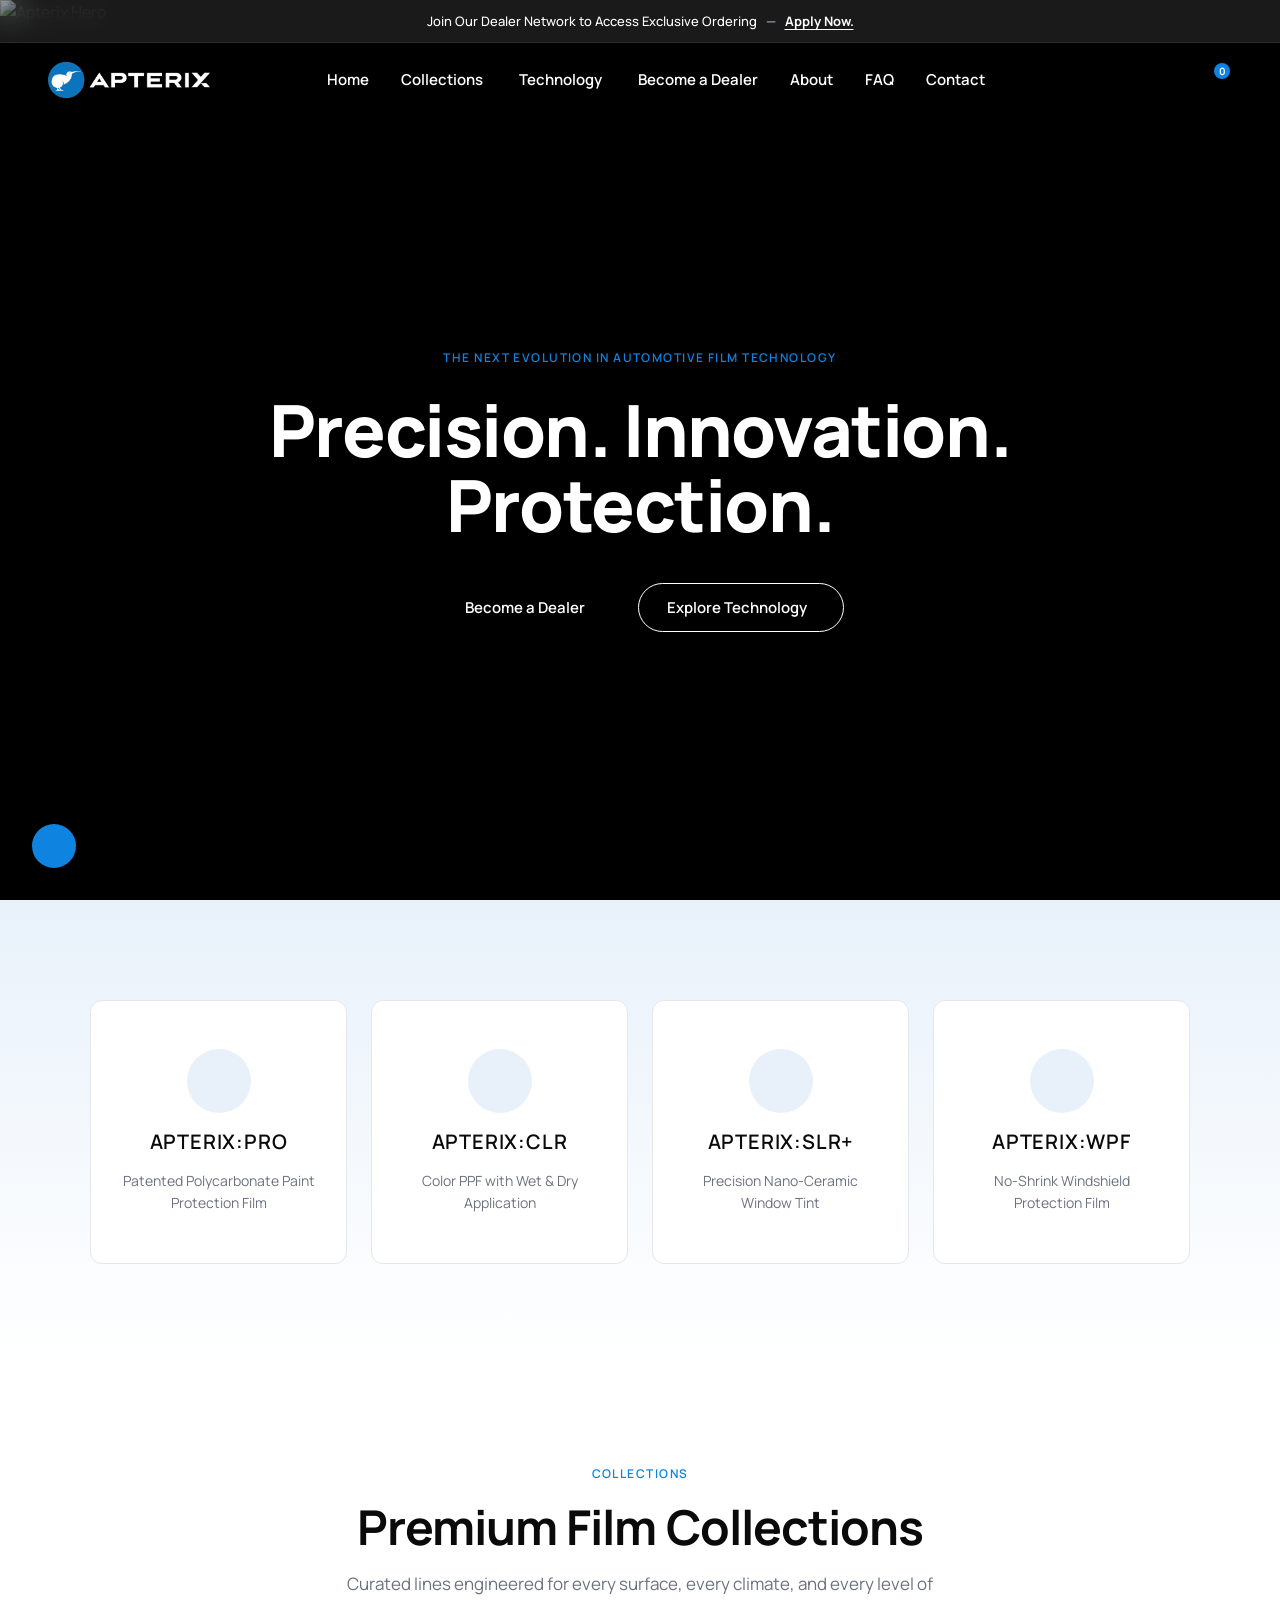
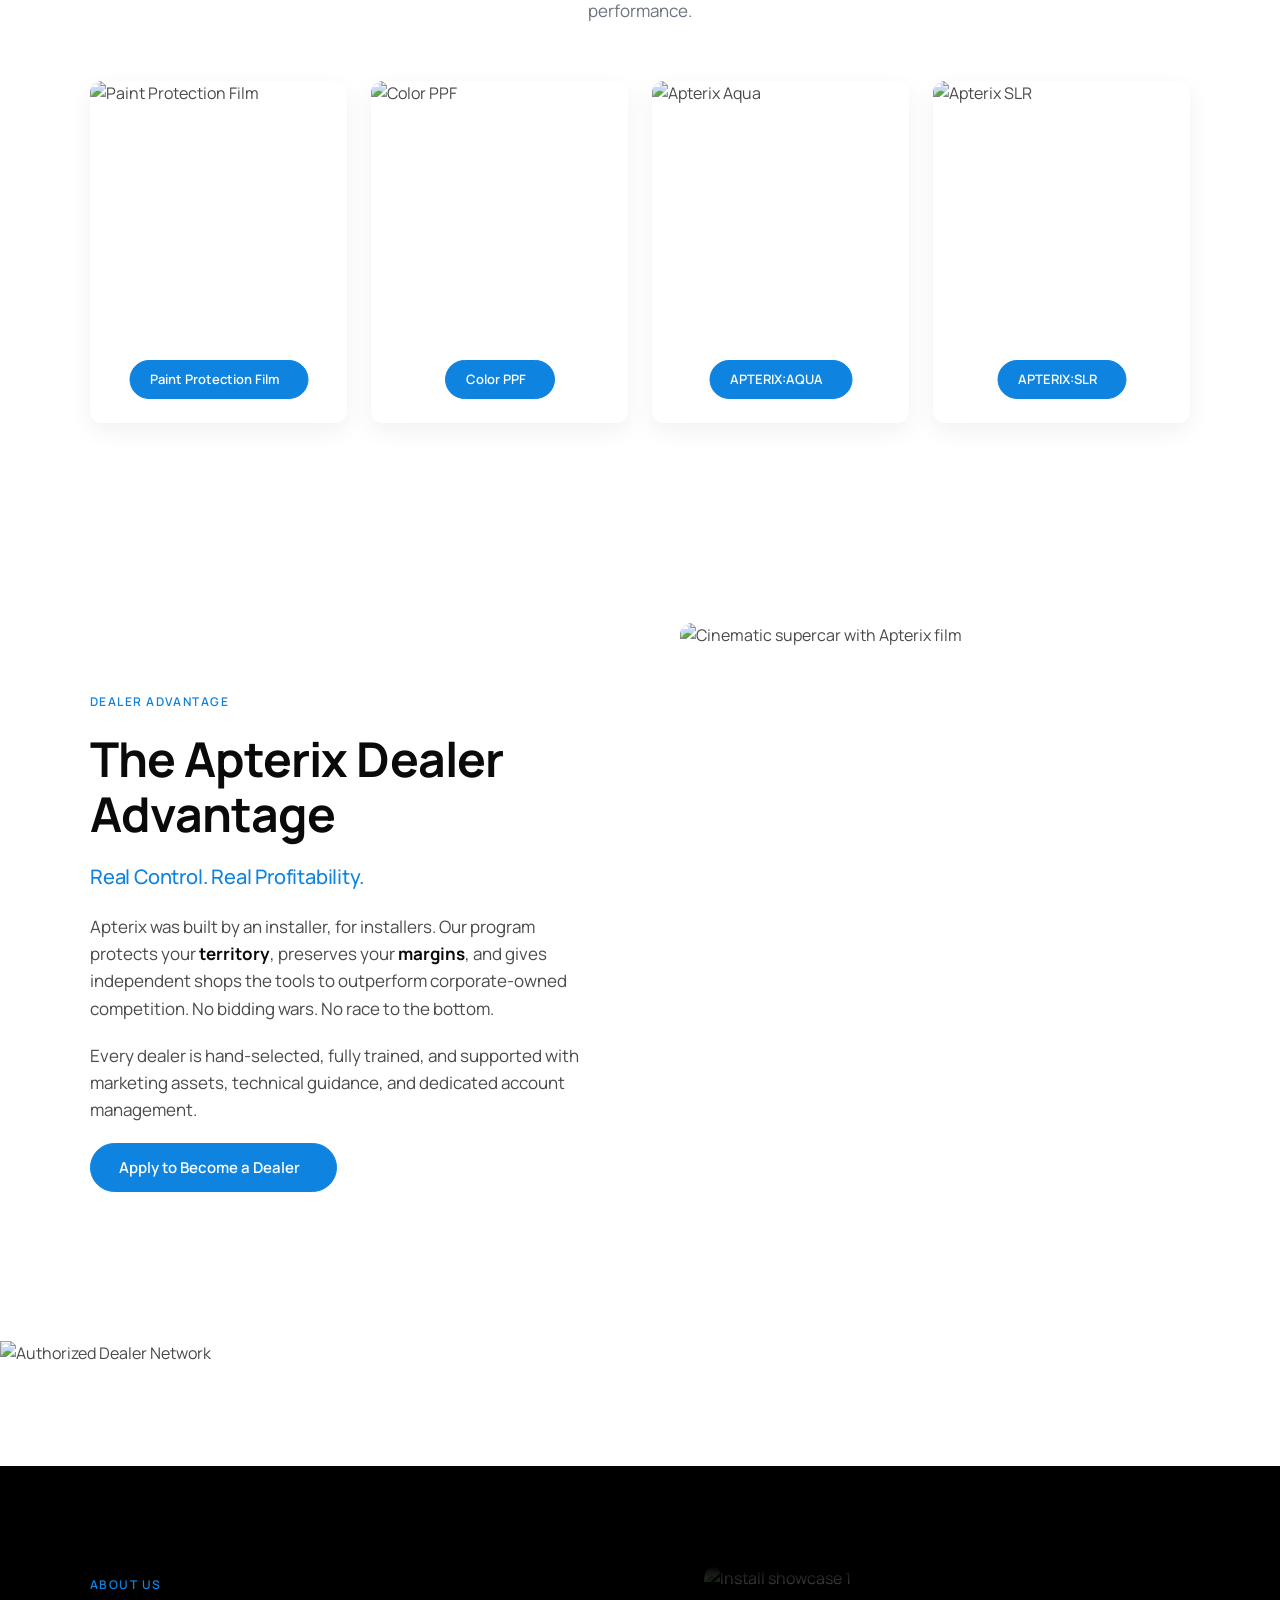
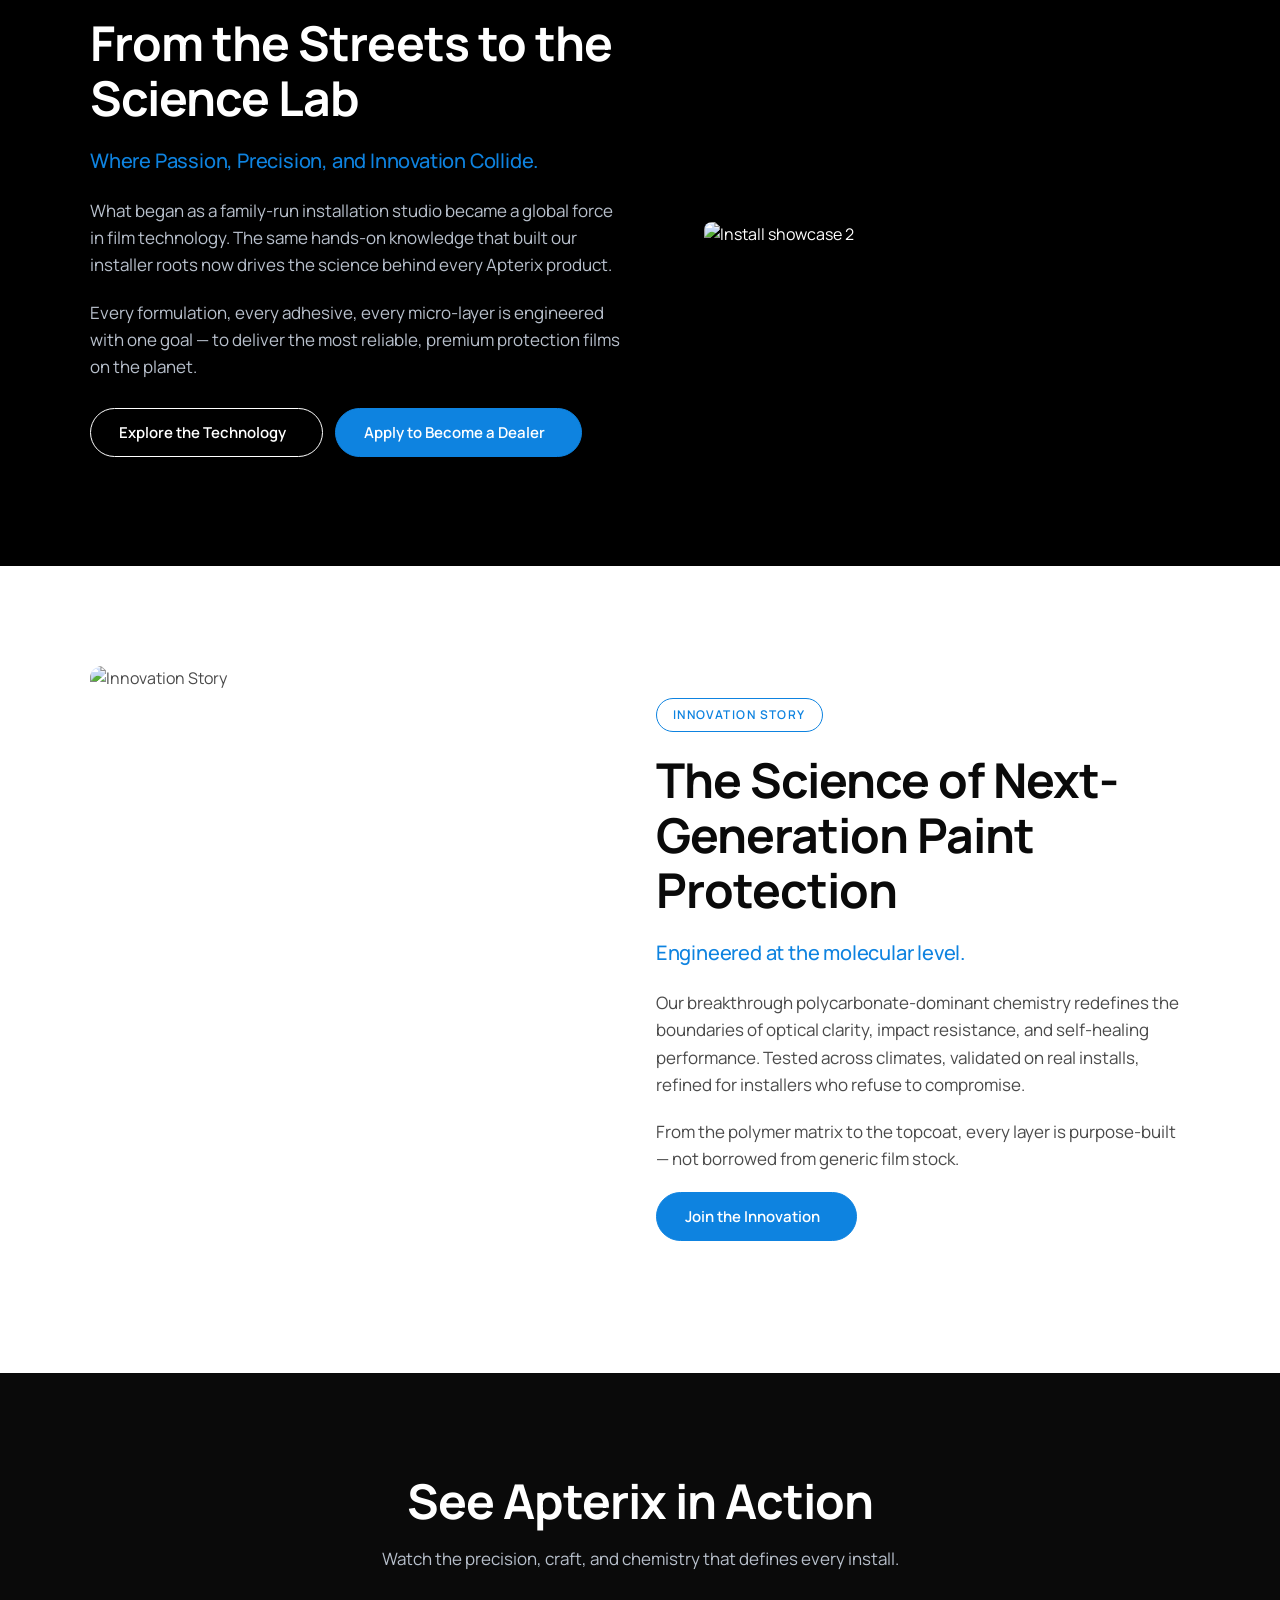
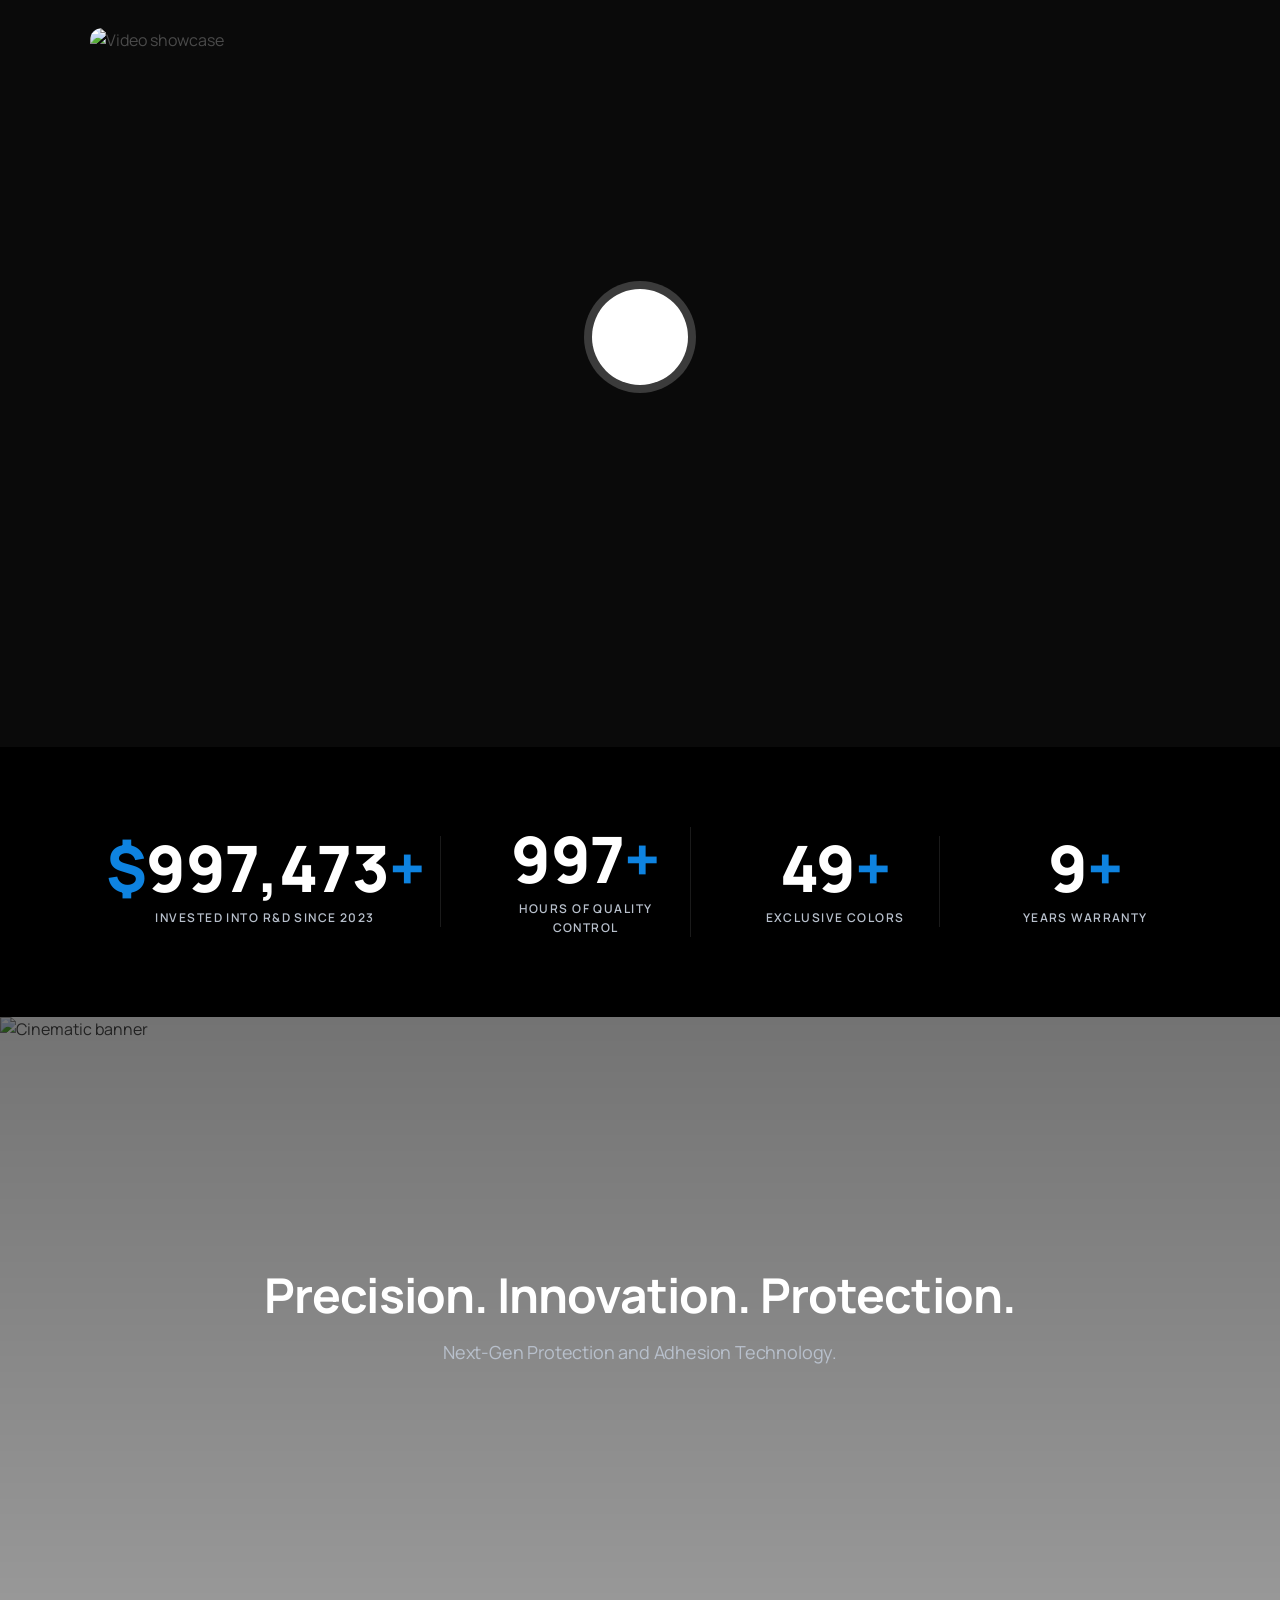
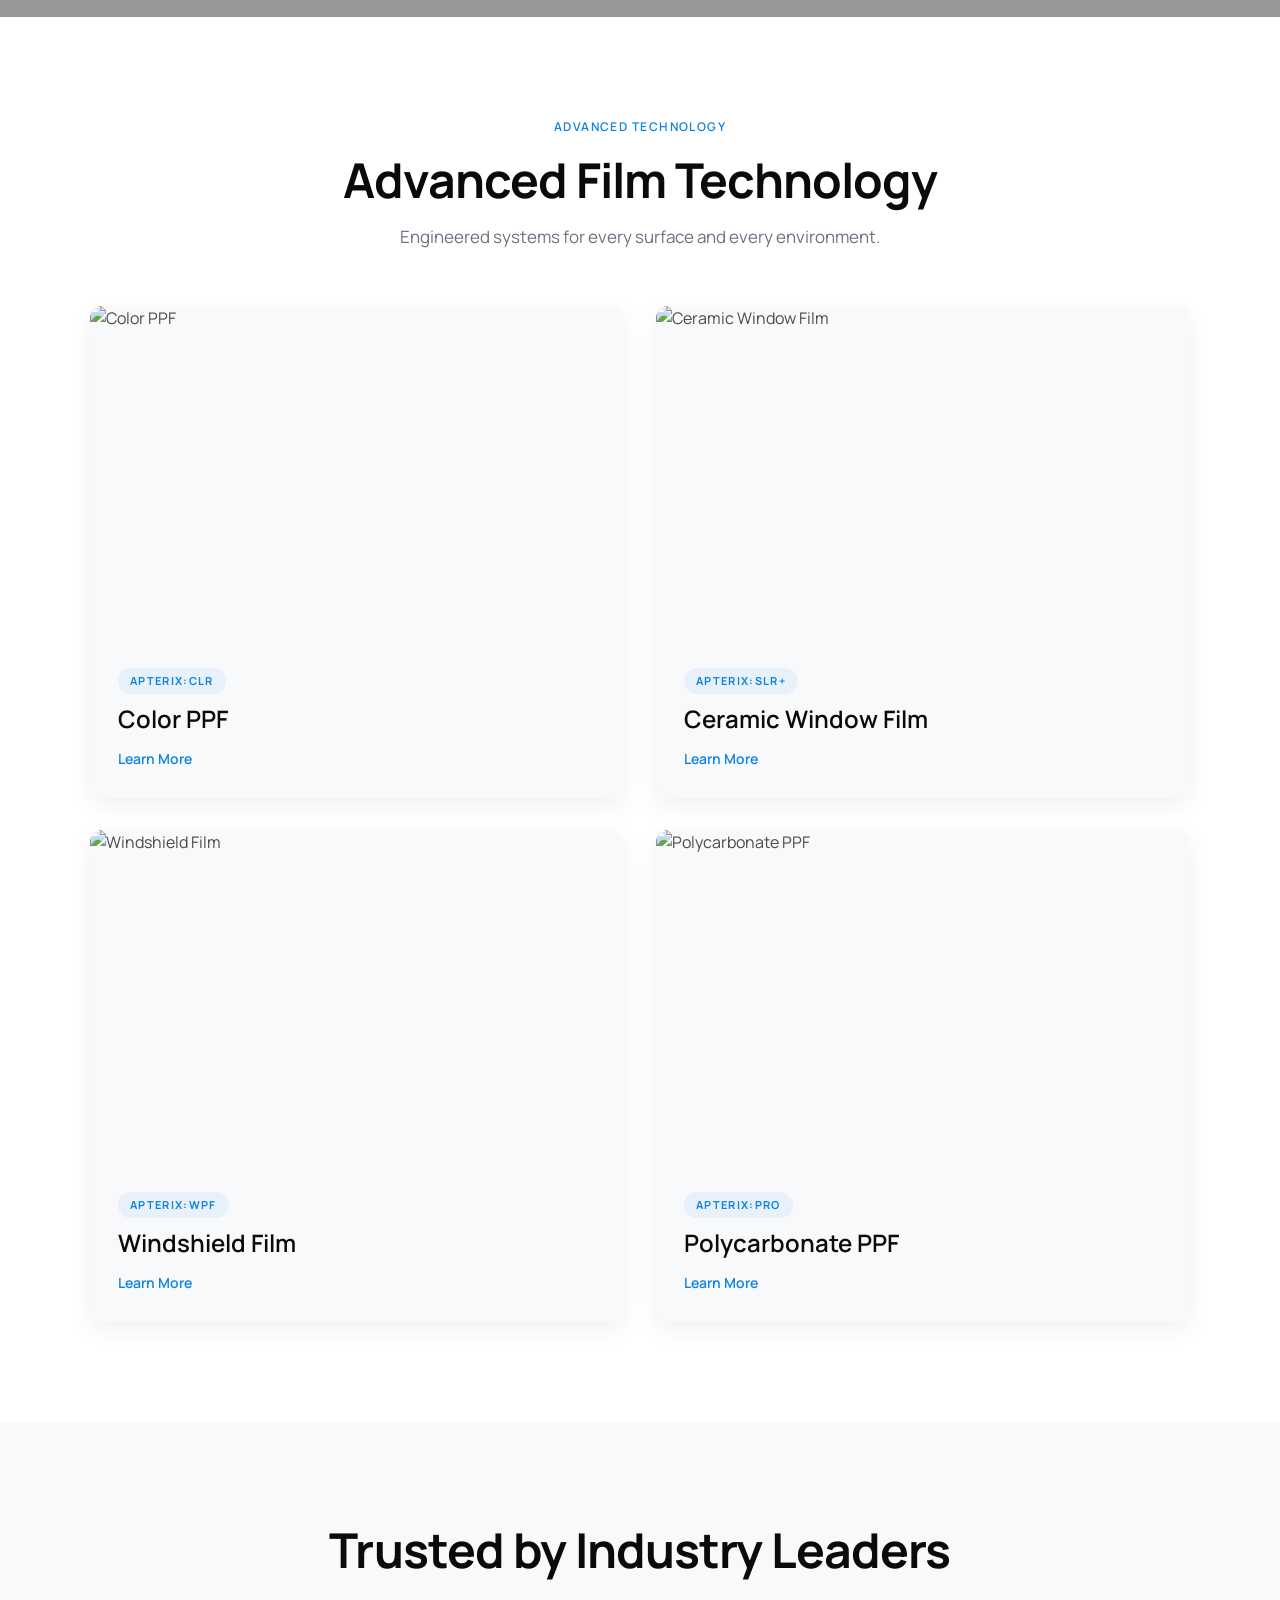
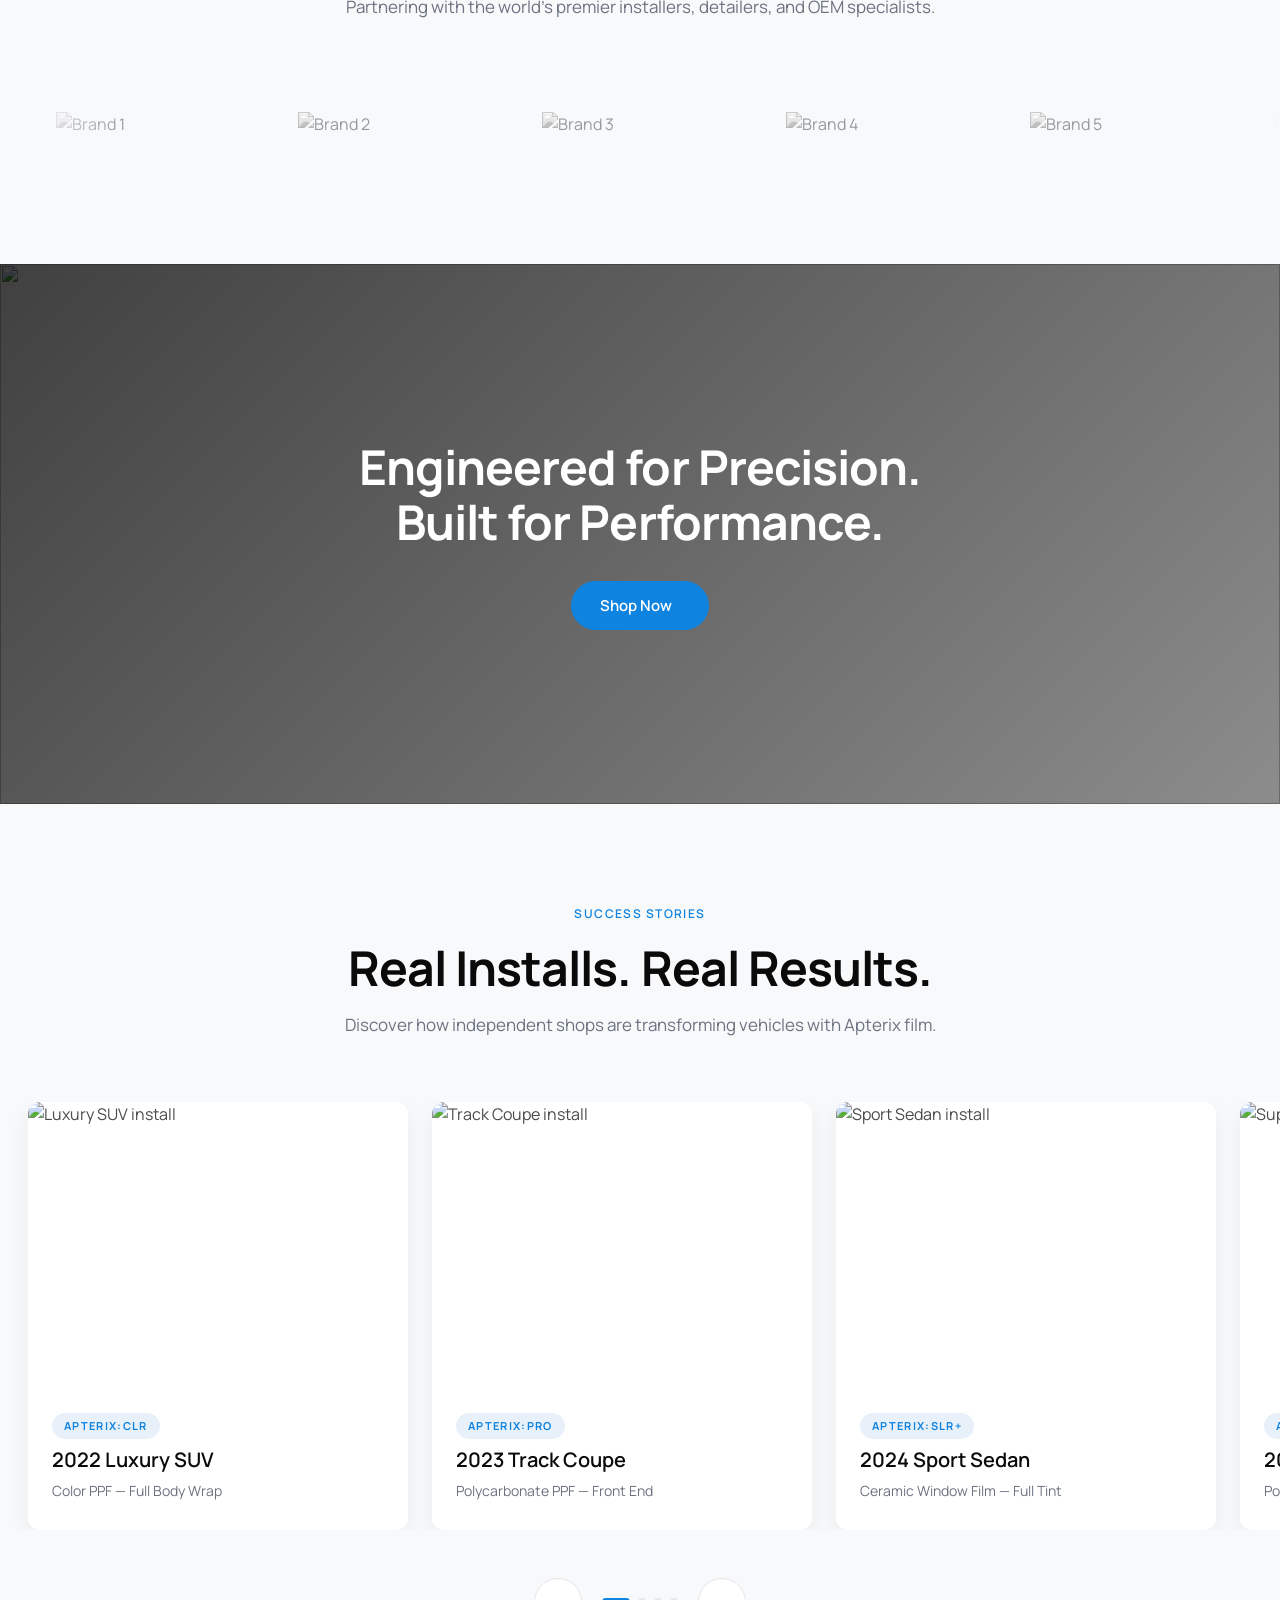
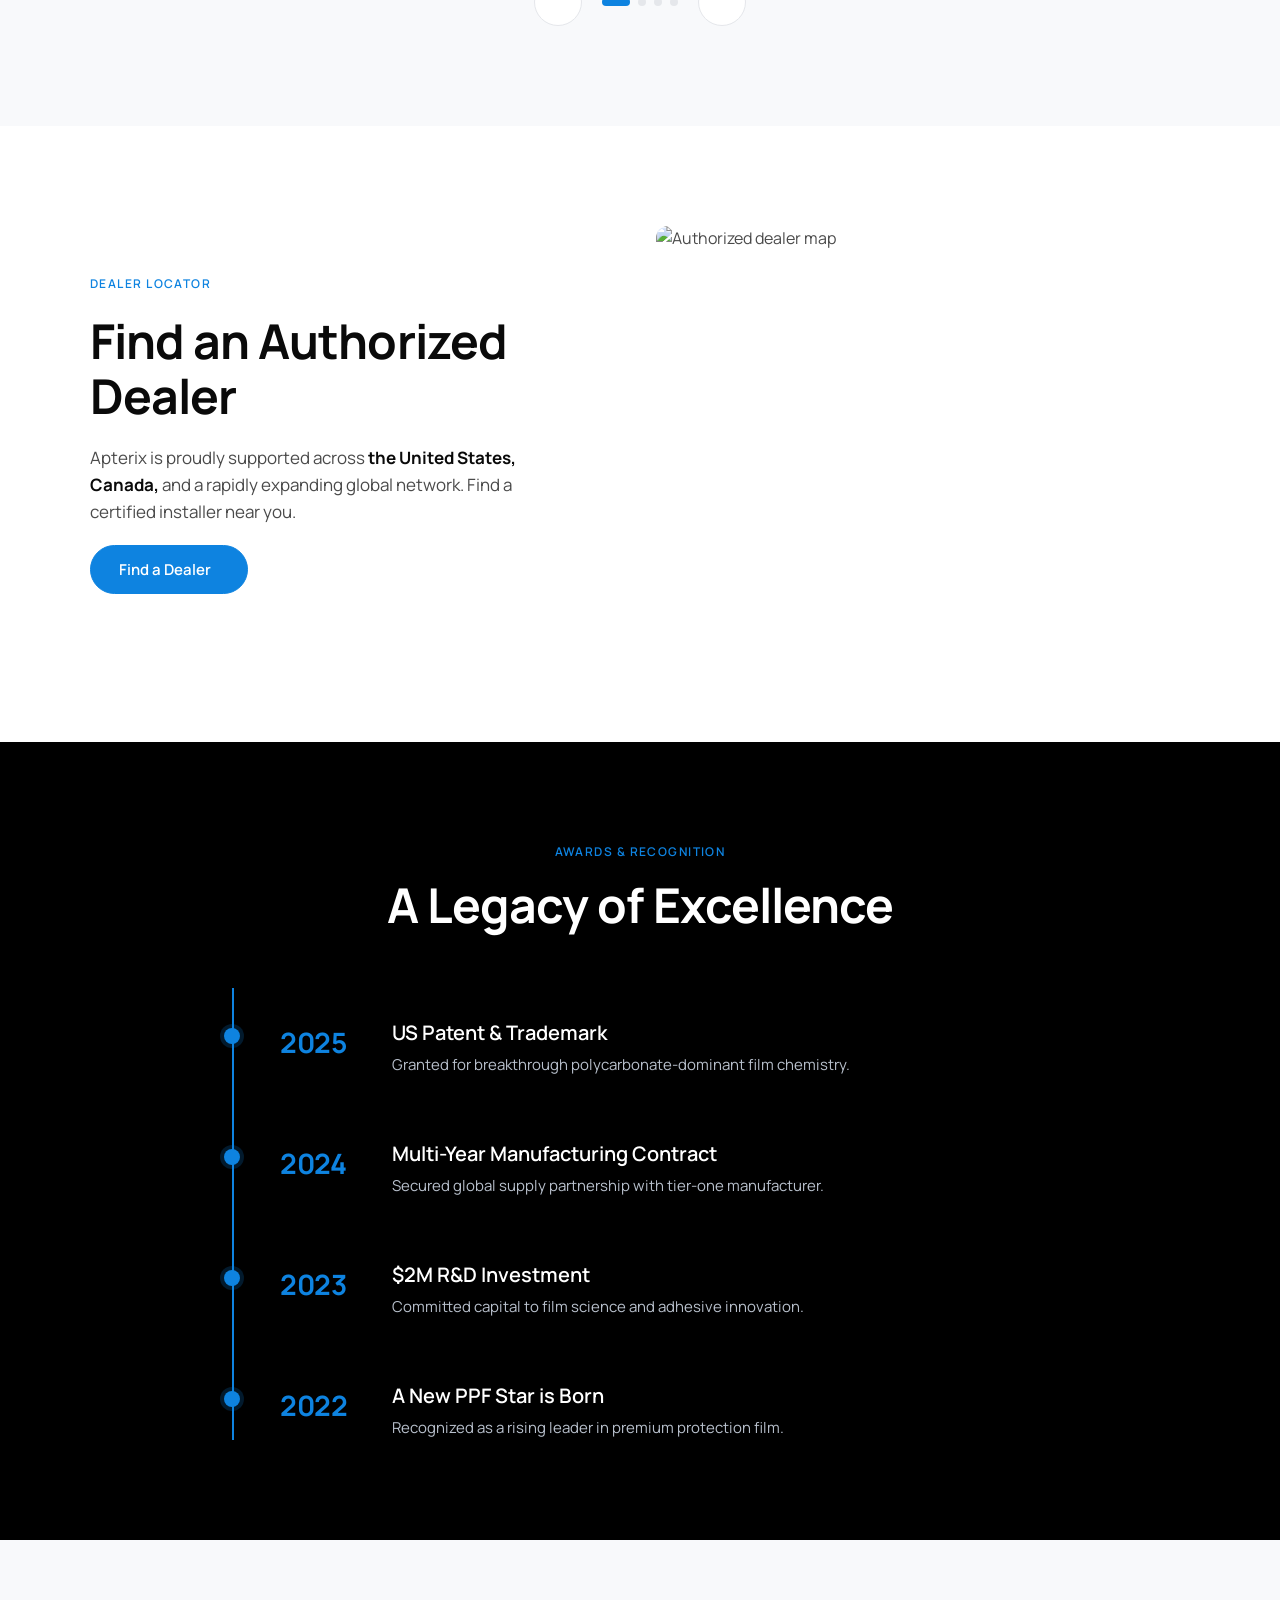
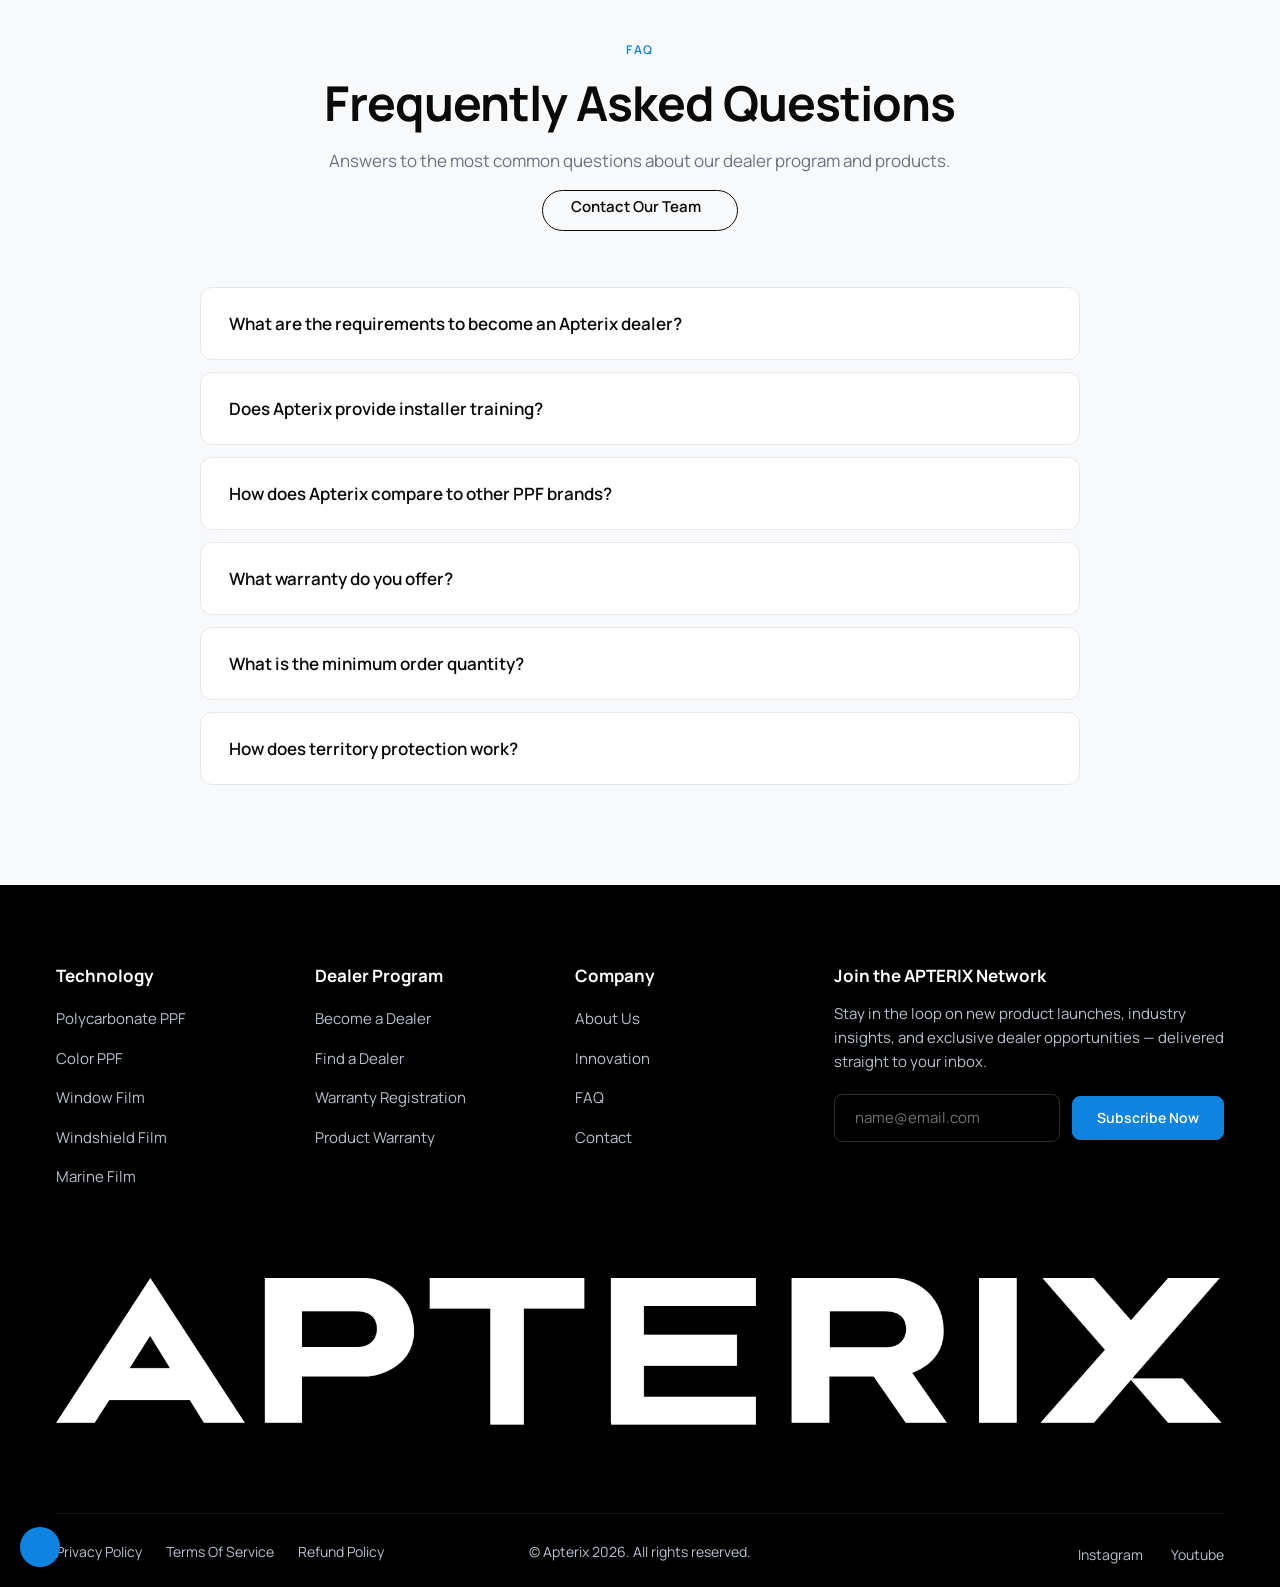
==== commit 460d58b0: "sync" ====
--- a/index.html
+++ b/index.html
@@ -16,9 +16,9 @@
     <link rel="icon" type="image/png" href="https://placehold.co/64x64/000000/0E83E0?text=A">
 
     <!-- Phosphor Icons -->
-    <link rel="stylesheet" href="https://unpkg.com/@phosphor-icons/web@2.0.3/src/regular/style.css">
-    <link rel="stylesheet" href="https://unpkg.com/@phosphor-icons/web@2.0.3/src/fill/style.css">
-    <link rel="stylesheet" href="https://unpkg.com/@phosphor-icons/web@2.0.3/src/bold/style.css">
+    <link rel="stylesheet" href="https://unpkg.com/@phosphor-icons/web@2.1.1/src/regular/style.css">
+    <link rel="stylesheet" href="https://unpkg.com/@phosphor-icons/web@2.1.1/src/fill/style.css">
+    <link rel="stylesheet" href="https://unpkg.com/@phosphor-icons/web@2.1.1/src/bold/style.css">
 
     <!-- Fonts -->
     <link rel="preconnect" href="https://fonts.googleapis.com">
